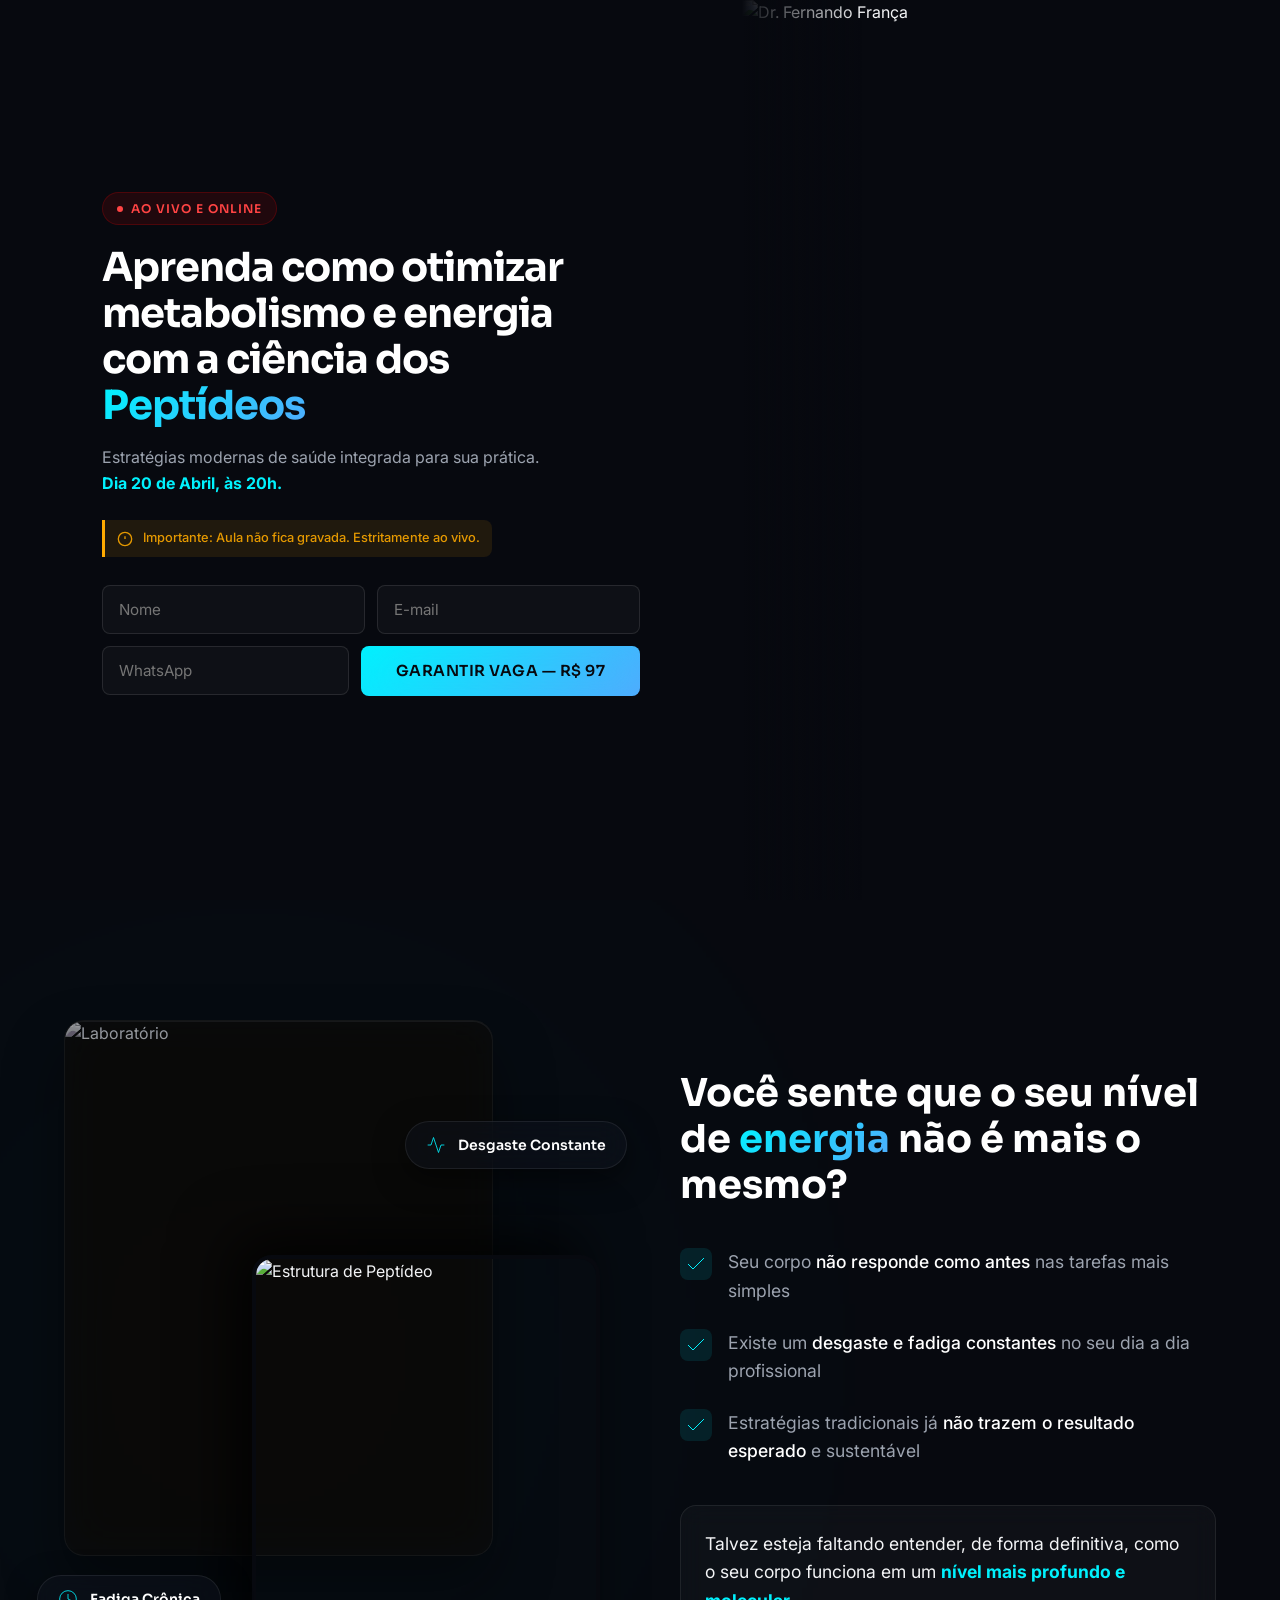
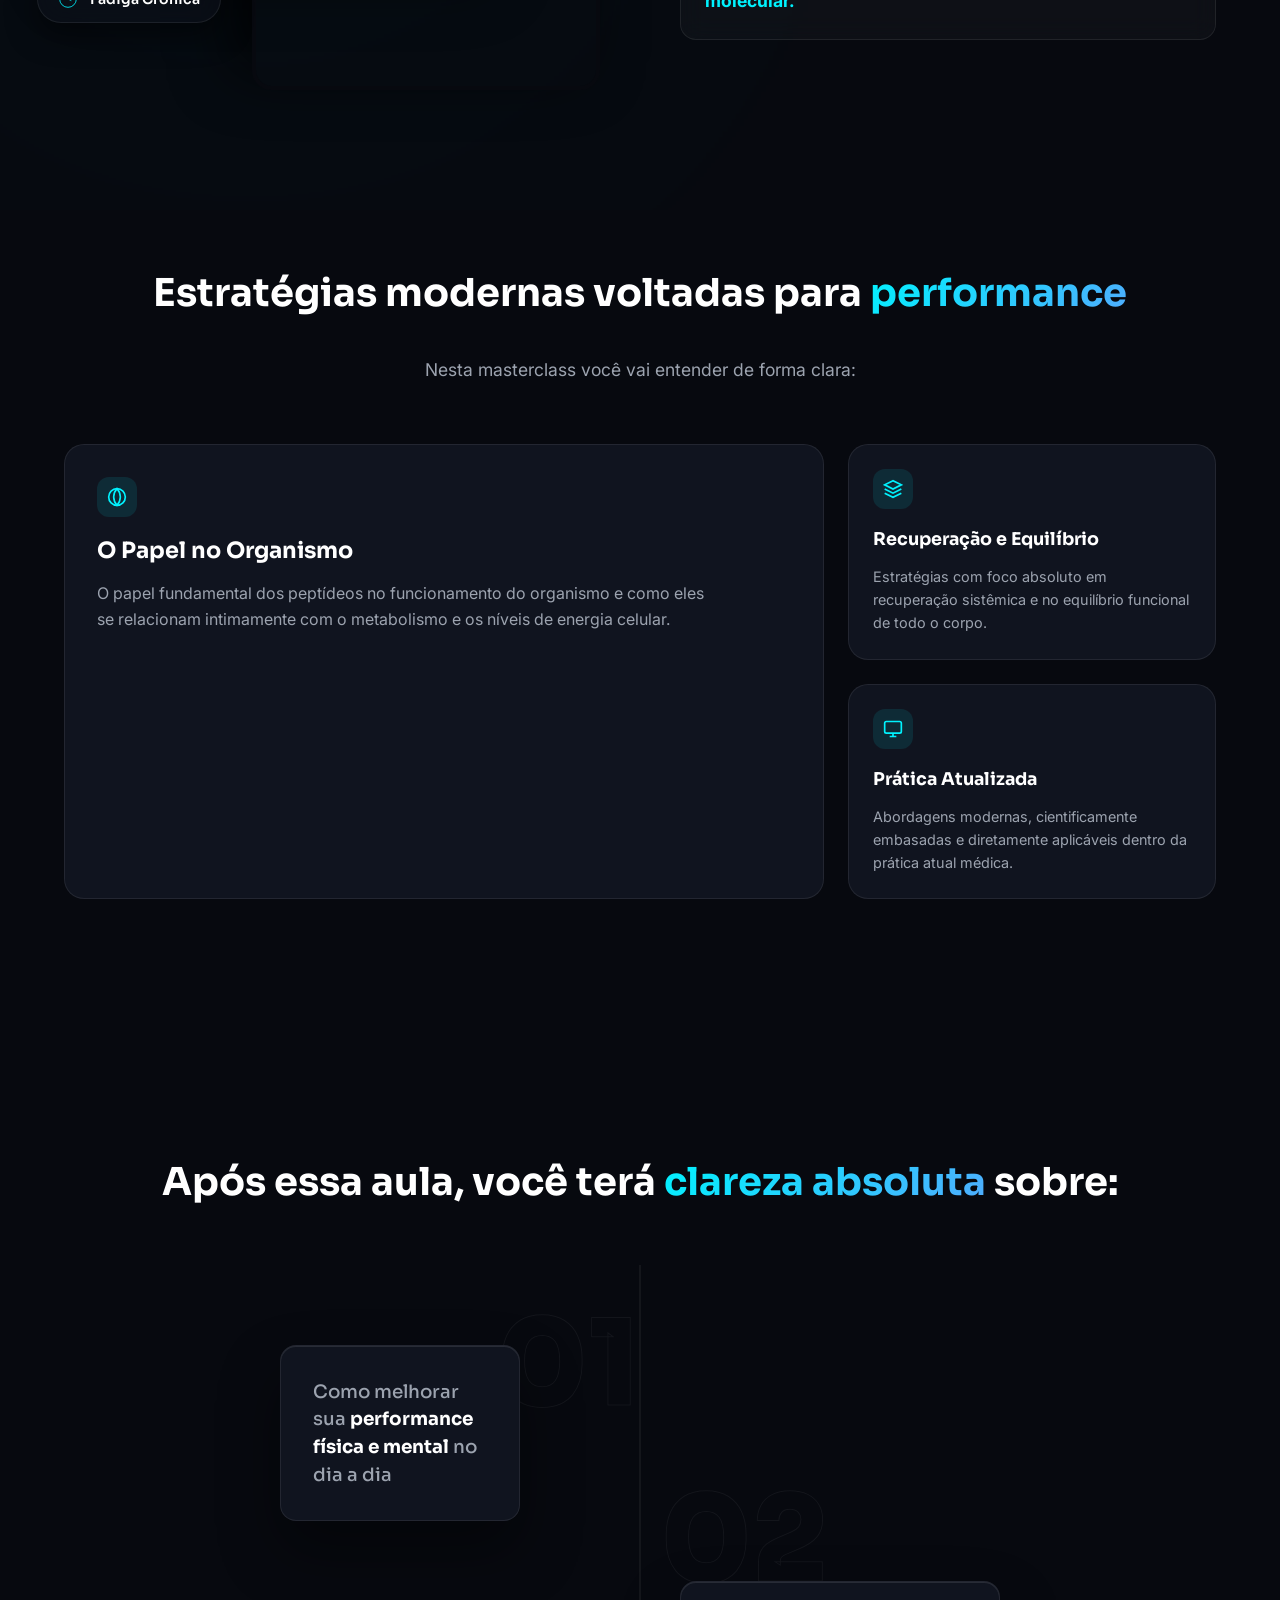
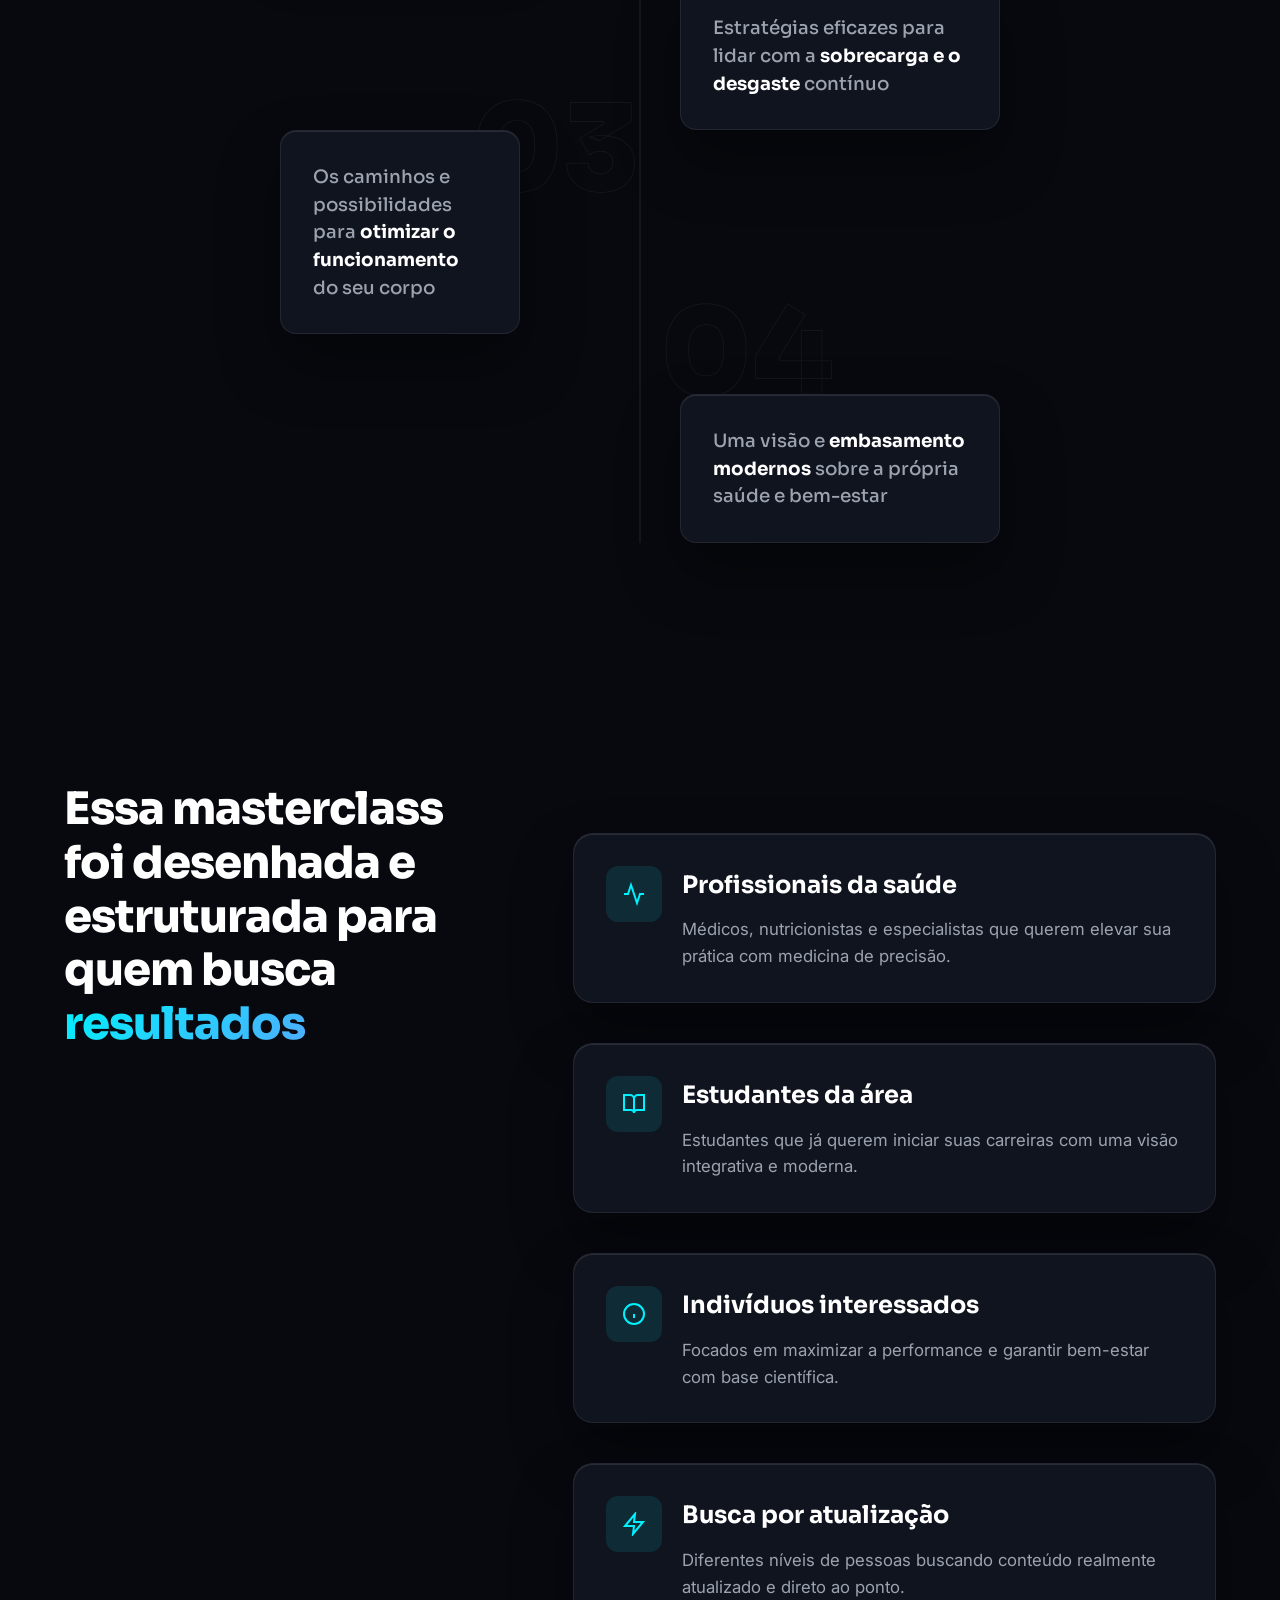
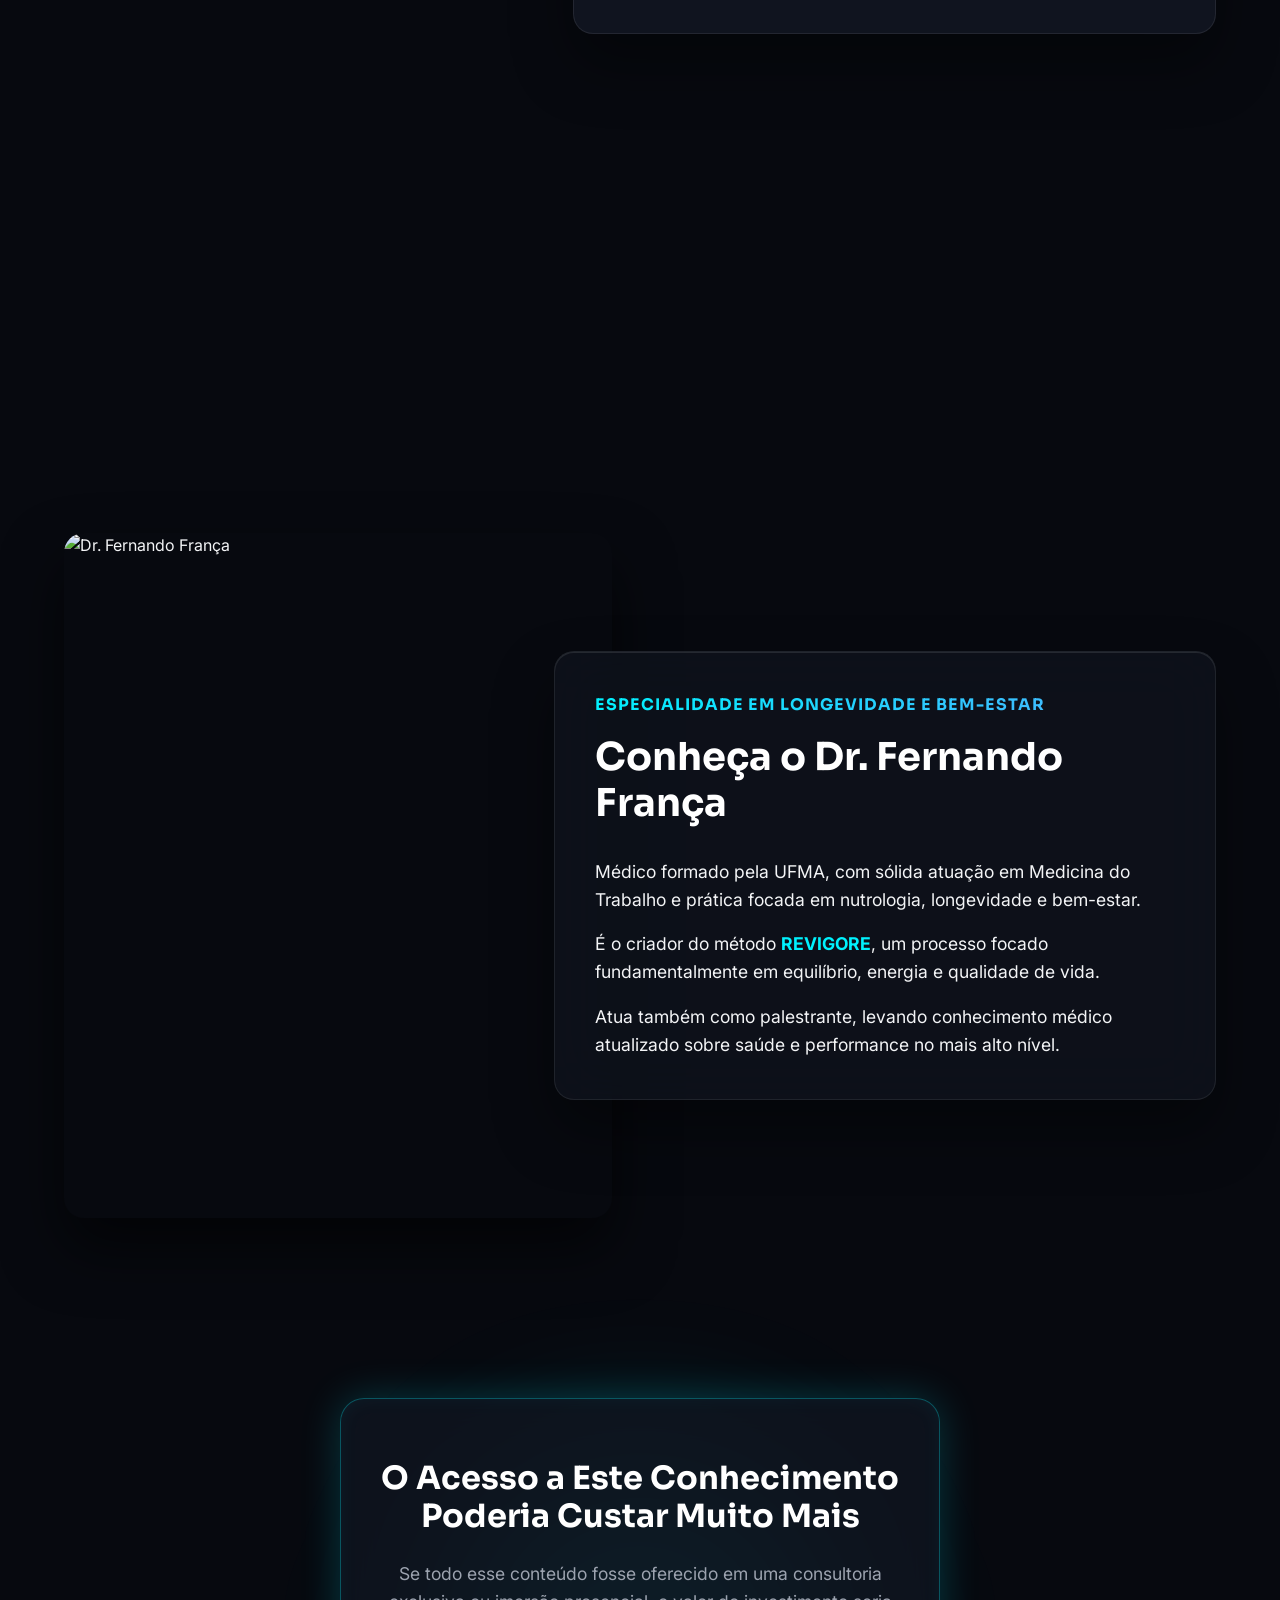
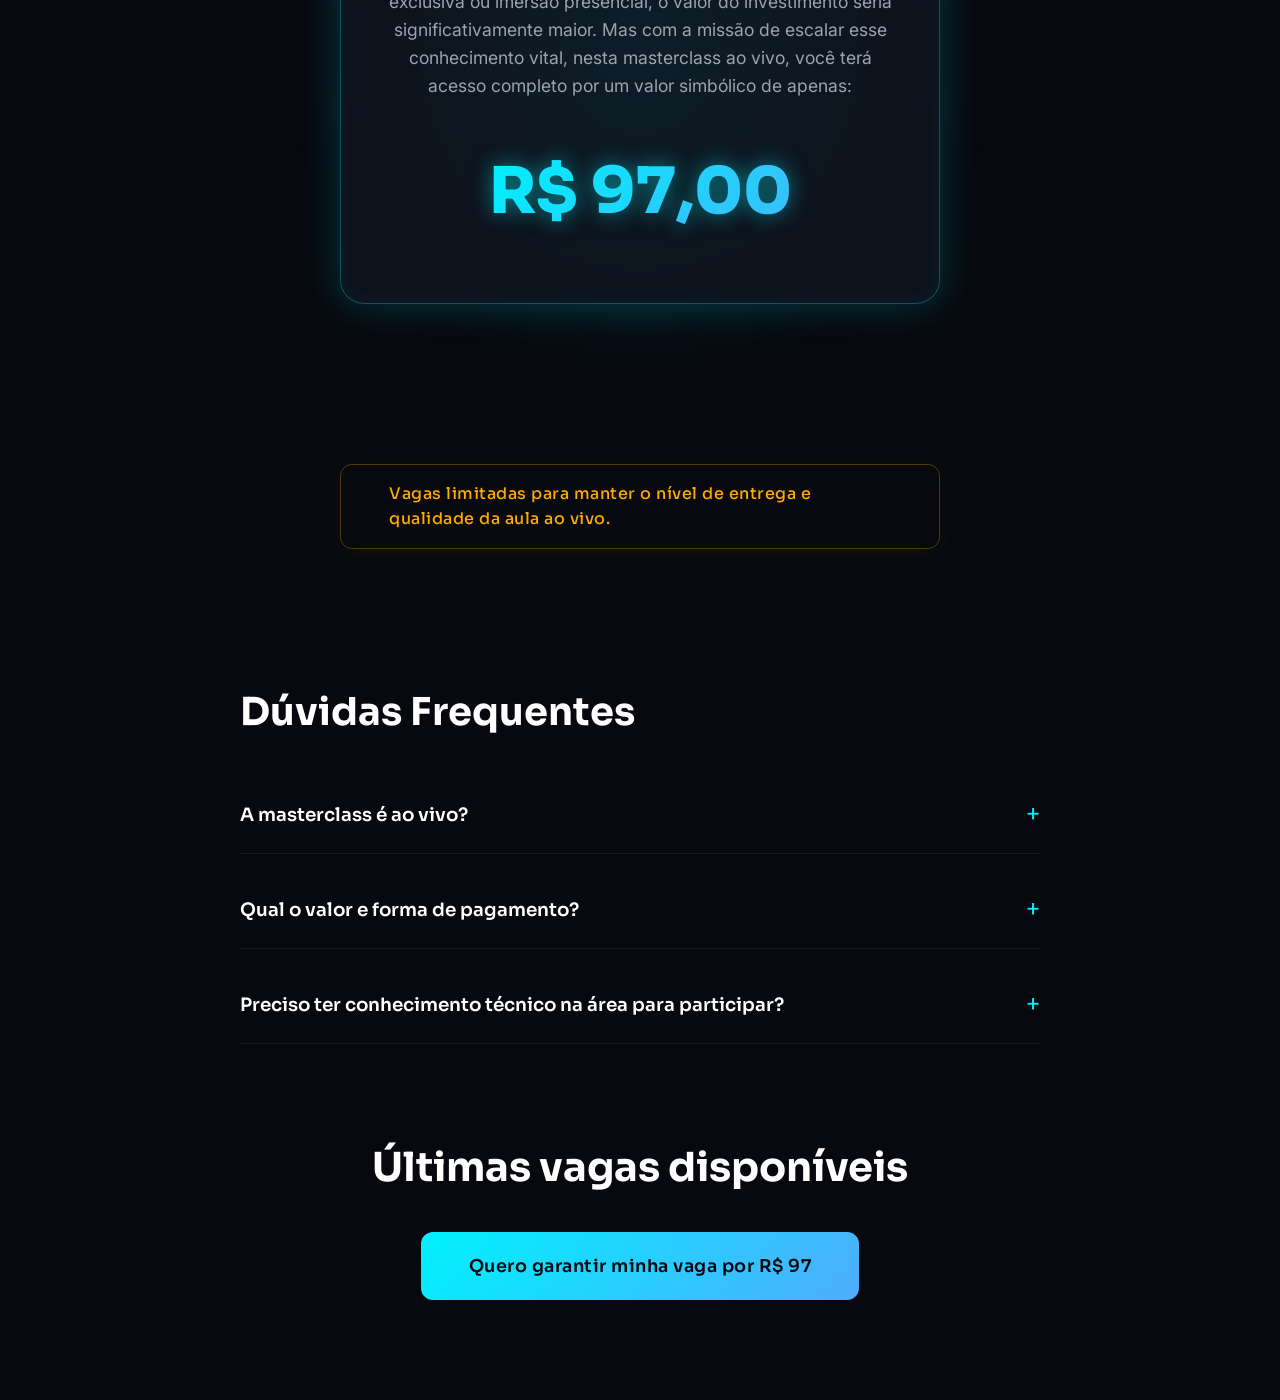
==== masterclass-peptideos/index.html @ 89e922e8 "Formulário AJAX com redirect WhatsApp + botão CTA para WhatsApp" ====
<!doctype html>
<html lang="pt-BR" class="dark">
  <head>
    <meta charset="UTF-8" />
    <meta name="viewport" content="width=device-width, initial-scale=1.0" />
    <title>Masterclass de Peptídeos com Dr. Fernando França</title>
    <meta
      name="description"
      content="Aprenda como otimizar metabolismo, energia e performance com uma abordagem atualizada sobre Peptídeos"
    />

    <link rel="preconnect" href="https://fonts.googleapis.com" />
    <link rel="preconnect" href="https://fonts.gstatic.com" crossorigin />
    <link
      href="https://fonts.googleapis.com/css2?family=Inter:wght@400;500&family=Sora:wght@600;700;800&display=swap"
      rel="stylesheet"
    />

    <link rel="preconnect" href="https://unpkg.com" crossorigin />
    <link rel="preconnect" href="https://cdn.jsdelivr.net" crossorigin />

    <link href="https://unpkg.com/aos@2.3.4/dist/aos.css" rel="stylesheet" />
    <link
      rel="stylesheet"
      href="https://cdn.jsdelivr.net/npm/intl-tel-input@24.6.0/build/css/intlTelInput.css"
    />

    <link rel="preload" as="image" href="/.netlify/images?url=/images/HERO_1.jpg&w=1200&q=80" imagesrcset="/.netlify/images?url=/images/HERO_1.jpg&w=1200&q=80 1x, /.netlify/images?url=/images/HERO_1.jpg&w=2400&q=80 2x" media="(min-width: 769px)" />
    <link rel="preload" as="image" href="/.netlify/images?url=/images/HERO_2.jpg&w=800&q=80" imagesrcset="/.netlify/images?url=/images/HERO_2.jpg&w=800&q=80 1x, /.netlify/images?url=/images/HERO_2.jpg&w=1600&q=80 2x" media="(max-width: 768px)" />

    <link rel="stylesheet" href="style.css" />

    <script src="https://unpkg.com/aos@2.3.4/dist/aos.js" defer></script>
    <script
      src="https://cdn.jsdelivr.net/npm/intl-tel-input@24.6.0/build/js/intlTelInput.min.js"
      defer
    ></script>
    <script src="script.js" defer></script>
  </head>
  <body>
    <!-- HERO VERDADEIRO 50/50 SPLIT (Tudo na 1ª dobra) -->
    <header class="hero" id="hero">
      <div class="hero-split hero-text-col">
        <div class="hero-content">
          <div class="badge-live">
            <span class="pulse-dot"></span>
            AO VIVO E ONLINE
          </div>

          <h1 class="hero-title">
            Aprenda como otimizar metabolismo e energia com a ciência dos
            <span class="highlight text-gradient">Peptídeos</span>
          </h1>

          <p class="hero-subtitle">
            Estratégias modernas de saúde integrada para sua prática.
            <br /><strong>Dia 20 de Abril, às 20h.</strong>
          </p>

          <div class="hero-notice">
            <svg
              width="16"
              height="16"
              viewBox="0 0 24 24"
              fill="none"
              stroke="currentColor"
              stroke-width="2"
            >
              <circle cx="12" cy="12" r="10"></circle>
              <line x1="12" y1="8" x2="12" y2="12"></line>
              <line x1="12" y1="16" x2="12.01" y2="16"></line>
            </svg>
            Importante: Aula não fica gravada. Estritamente ao vivo.
          </div>

          <div class="hero-form-compact">
            <form
              name="inscricao"
              method="POST"
              data-netlify="true"
              netlify-honeypot="bot-field"
              data-form
            >
              <input type="hidden" name="form-name" value="inscricao" />
              <p hidden>
                <label>Não preencha: <input name="bot-field" /></label>
              </p>

              <div class="form-row">
                <input
                  type="text"
                  id="nome"
                  name="nome"
                  class="form-input"
                  required
                  autocomplete="name"
                  placeholder="Nome"
                />
                <input
                  type="email"
                  id="email"
                  name="email"
                  class="form-input"
                  required
                  autocomplete="email"
                  placeholder="E-mail"
                />
              </div>

              <div class="form-row form-row-bottom">
                <div class="iti-wrapper">
                  <input
                    type="tel"
                    id="telefone"
                    name="telefone"
                    class="form-input"
                    required
                    autocomplete="tel"
                    placeholder="WhatsApp"
                  />
                </div>
                <button type="submit" class="btn btn-primary btn-glow">
                  <span>GARANTIR VAGA — R$ 97</span>
                </button>
              </div>
            </form>
          </div>
        </div>
      </div>

      <!-- Metade 50% para a foto (assim o texto nunca toca na imagem) -->
      <div class="hero-split hero-media-col">
        <picture class="hero-bg">
          <source
            media="(max-width: 768px)"
            srcset="/.netlify/images?url=/images/HERO_2.jpg&w=800&q=80 1x, /.netlify/images?url=/images/HERO_2.jpg&w=1600&q=80 2x"
          />
          <img
            src="/.netlify/images?url=/images/HERO_1.jpg&w=1200&q=80"
            srcset="/.netlify/images?url=/images/HERO_1.jpg&w=1200&q=80 1x, /.netlify/images?url=/images/HERO_1.jpg&w=2400&q=80 2x"
            alt="Dr. Fernando França"
            loading="eager"
            width="1200"
            height="1200"
          />
        </picture>
      </div>
    </header>

    <!-- SEÇÃO 1: CONEXÃO COM A DOR (SPLIT ASSIMÉTRICO) -->
    <section class="section section-pain" id="dor">
      <div class="container section-pain-container">
        <div class="pain-media" data-aos="fade-up">
          <div class="composition-wrapper">
            <div class="composition-img img-back glass-panel">
              <img
                src="/.netlify/images?url=/images/PEP_2.jpg&w=600&q=80"
                srcset="/.netlify/images?url=/images/PEP_2.jpg&w=600&q=80 1x, /.netlify/images?url=/images/PEP_2.jpg&w=1200&q=80 2x"
                alt="Laboratório"
                loading="lazy"
                width="600"
                height="800"
              />
            </div>
            <div class="composition-img img-front">
              <img
                src="/.netlify/images?url=/images/PEP_1.webp&w=600&q=80"
                srcset="/.netlify/images?url=/images/PEP_1.webp&w=600&q=80 1x, /.netlify/images?url=/images/PEP_1.webp&w=1200&q=80 2x"
                alt="Estrutura de Peptídeo"
                loading="lazy"
                width="600"
                height="600"
              />
            </div>
            <div class="floating-badge badge-1">
              <svg
                width="20"
                height="20"
                viewBox="0 0 24 24"
                fill="none"
                stroke="var(--color-primary)"
              >
                <path d="M22 12h-4l-3 9L9 3l-3 9H2" />
              </svg>
              Desgaste Constante
            </div>
            <div class="floating-badge badge-2">
              <svg
                width="20"
                height="20"
                viewBox="0 0 24 24"
                fill="none"
                stroke="var(--color-primary)"
              >
                <circle cx="12" cy="12" r="10" />
                <path d="M12 6v6l4 2" />
              </svg>
              Fadiga Crônica
            </div>
          </div>
        </div>

        <div class="pain-content" data-aos="fade-up" data-aos-delay="100">
          <h2 class="section-title">
            Você sente que o seu nível de
            <span class="highlight text-gradient">energia</span> não é mais o
            mesmo?
          </h2>

          <ul class="pain-list">
            <li>
              <div class="list-icon">
                <svg
                  width="24"
                  height="24"
                  viewBox="0 0 24 24"
                  fill="none"
                  stroke="currentColor"
                >
                  <polyline points="20 6 9 17 4 12"></polyline>
                </svg>
              </div>
              <p>
                Seu corpo <strong>não responde como antes</strong> nas tarefas
                mais simples
              </p>
            </li>
            <li>
              <div class="list-icon">
                <svg
                  width="24"
                  height="24"
                  viewBox="0 0 24 24"
                  fill="none"
                  stroke="currentColor"
                >
                  <polyline points="20 6 9 17 4 12"></polyline>
                </svg>
              </div>
              <p>
                Existe um <strong>desgaste e fadiga constantes</strong> no seu
                dia a dia profissional
              </p>
            </li>
            <li>
              <div class="list-icon">
                <svg
                  width="24"
                  height="24"
                  viewBox="0 0 24 24"
                  fill="none"
                  stroke="currentColor"
                >
                  <polyline points="20 6 9 17 4 12"></polyline>
                </svg>
              </div>
              <p>
                Estratégias tradicionais já
                <strong>não trazem o resultado esperado</strong> e sustentável
              </p>
            </li>
          </ul>

          <div class="pain-conclusion glass-panel-light">
            <p>
              Talvez esteja faltando entender, de forma definitiva, como o seu
              corpo funciona em um
              <strong>nível mais profundo e molecular.</strong>
            </p>
          </div>
        </div>
      </div>
    </section>

    <!-- SEÇÃO 3: O QUE VOCÊ VAI APRENDER (BENTO BOX) -->
    <section class="section section-learn" id="aprender">
      <div class="container section-learn-container">
        <div class="section-header text-center" data-aos="fade-up">
          <h2 class="section-title">
            Estratégias modernas voltadas para
            <span class="highlight text-gradient">performance</span>
          </h2>
          <p class="section-subtitle">
            Nesta masterclass você vai entender de forma clara:
          </p>
        </div>

        <div class="bento-grid">
          <!-- Card 1 Principal -->
          <article
            class="bento-card card-main"
            data-aos="fade-up"
            data-aos-delay="100"
          >
            <div class="bento-icon">
              <svg
                width="32"
                height="32"
                viewBox="0 0 24 24"
                fill="none"
                stroke="var(--color-primary)"
                stroke-width="2"
              >
                <circle cx="12" cy="12" r="10" />
                <path
                  d="M12 2a15.3 15.3 0 0 1 4 10 15.3 15.3 0 0 1-4 10 15.3 15.3 0 0 1-4-10 15.3 15.3 0 0 1 4-10z"
                />
              </svg>
            </div>
            <h3 class="bento-card-title">O Papel no Organismo</h3>
            <p class="bento-card-desc">
              O papel fundamental dos peptídeos no funcionamento do organismo e
              como eles se relacionam intimamente com o metabolismo e os níveis
              de energia celular.
            </p>
          </article>

          <!-- Card 2 Secundário -->
          <article
            class="bento-card card-secondary"
            data-aos="fade-up"
            data-aos-delay="200"
          >
            <div class="bento-icon">
              <svg
                width="32"
                height="32"
                viewBox="0 0 24 24"
                fill="none"
                stroke="var(--color-primary)"
                stroke-width="2"
              >
                <path
                  d="M12 2L2 7l10 5 10-5-10-5zM2 17l10 5 10-5M2 12l10 5 10-5"
                />
              </svg>
            </div>
            <h3 class="bento-card-title">Recuperação e Equilíbrio</h3>
            <p class="bento-card-desc">
              Estratégias com foco absoluto em recuperação sistêmica e no
              equilíbrio funcional de todo o corpo.
            </p>
          </article>

          <!-- Card 3 Secundário -->
          <article
            class="bento-card card-secondary"
            data-aos="fade-up"
            data-aos-delay="300"
          >
            <div class="bento-icon">
              <svg
                width="32"
                height="32"
                viewBox="0 0 24 24"
                fill="none"
                stroke="var(--color-primary)"
                stroke-width="2"
              >
                <rect x="2" y="3" width="20" height="14" rx="2" ry="2" />
                <line x1="8" y1="21" x2="16" y2="21" />
                <line x1="12" y1="17" x2="12" y2="21" />
              </svg>
            </div>
            <h3 class="bento-card-title">Prática Atualizada</h3>
            <p class="bento-card-desc">
              Abordagens modernas, cientificamente embasadas e diretamente
              aplicáveis dentro da prática atual médica.
            </p>
          </article>
        </div>
      </div>
    </section>

    <!-- SEÇÃO 4: BENEFÍCIOS TRANSFORMADORES (BROKEN GRID) -->
    <section class="section section-benefits" id="beneficios">
      <div class="container section-benefits-container">
        <div class="section-header text-center" data-aos="fade-up">
          <h2 class="section-title">
            Após essa aula, você terá
            <span class="highlight text-gradient">clareza absoluta</span> sobre:
          </h2>
        </div>

        <div class="broken-grid-wrapper">
          <div class="scroll-line-bg"></div>
          <div class="scroll-line-progress" id="scrollProgress"></div>

          <!-- Step 1 -->
          <div class="bg-step step-left" data-aos="fade-up">
            <div class="bg-step-num">01</div>
            <div class="bg-step-content glass-panel">
              <p>
                Como melhorar sua
                <strong>performance física e mental</strong> no dia a dia
              </p>
            </div>
          </div>

          <!-- Step 2 -->
          <div class="bg-step step-right" data-aos="fade-up">
            <div class="bg-step-num">02</div>
            <div class="bg-step-content glass-panel">
              <p>
                Estratégias eficazes para lidar com a
                <strong>sobrecarga e o desgaste</strong> contínuo
              </p>
            </div>
          </div>

          <!-- Step 3 -->
          <div class="bg-step step-left" data-aos="fade-up">
            <div class="bg-step-num">03</div>
            <div class="bg-step-content glass-panel">
              <p>
                Os caminhos e possibilidades para
                <strong>otimizar o funcionamento</strong> do seu corpo
              </p>
            </div>
          </div>

          <!-- Step 4 -->
          <div class="bg-step step-right" data-aos="fade-up">
            <div class="bg-step-num">04</div>
            <div class="bg-step-content glass-panel">
              <p>
                Uma visão e <strong>embasamento modernos</strong> sobre a
                própria saúde e bem-estar
              </p>
            </div>
          </div>
        </div>
      </div>
    </section>

    <!-- SEÇÃO 5: PARA QUEM É (STICKY SCROLL) -->
    <section class="section section-target" id="publico">
      <div class="container section-target-container">
        <div class="target-sticky-col">
          <div class="sticky-content">
            <h2 class="target-title">
              Essa masterclass foi desenhada e estruturada para quem busca
              <span class="highlight text-gradient">resultados</span>
            </h2>
          </div>
        </div>

        <div class="target-scroll-col">
          <div class="target-list">
            <!-- Card 1 -->
            <div class="target-card glass-panel" data-aos="fade-up-left">
              <div class="target-icon">
                <svg
                  width="24"
                  height="24"
                  viewBox="0 0 24 24"
                  fill="none"
                  stroke="currentColor"
                  stroke-width="2"
                >
                  <path d="M22 12h-4l-3 9L9 3l-3 9H2" />
                </svg>
              </div>
              <div class="target-card-content">
                <h3>Profissionais da saúde</h3>
                <p>
                  Médicos, nutricionistas e especialistas que querem elevar sua
                  prática com medicina de precisão.
                </p>
              </div>
            </div>

            <!-- Card 2 -->
            <div class="target-card glass-panel" data-aos="fade-up-left">
              <div class="target-icon">
                <svg
                  width="24"
                  height="24"
                  viewBox="0 0 24 24"
                  fill="none"
                  stroke="currentColor"
                  stroke-width="2"
                >
                  <path d="M2 3h6a4 4 0 0 1 4 4v14a3 3 0 0 0-3-3H2z" />
                  <path d="M22 3h-6a4 4 0 0 0-4 4v14a3 3 0 0 1 3-3h7z" />
                </svg>
              </div>
              <div class="target-card-content">
                <h3>Estudantes da área</h3>
                <p>
                  Estudantes que já querem iniciar suas carreiras com uma visão
                  integrativa e moderna.
                </p>
              </div>
            </div>

            <!-- Card 3 -->
            <div class="target-card glass-panel" data-aos="fade-up-left">
              <div class="target-icon">
                <svg
                  width="24"
                  height="24"
                  viewBox="0 0 24 24"
                  fill="none"
                  stroke="currentColor"
                  stroke-width="2"
                >
                  <circle cx="12" cy="12" r="10" />
                  <path d="M12 16v-4" />
                  <path d="M12 8h.01" />
                </svg>
              </div>
              <div class="target-card-content">
                <h3>Indivíduos interessados</h3>
                <p>
                  Focados em maximizar a performance e garantir bem-estar com
                  base científica.
                </p>
              </div>
            </div>

            <!-- Card 4 -->
            <div class="target-card glass-panel" data-aos="fade-up-left">
              <div class="target-icon">
                <svg
                  width="24"
                  height="24"
                  viewBox="0 0 24 24"
                  fill="none"
                  stroke="currentColor"
                  stroke-width="2"
                >
                  <polygon points="13 2 3 14 12 14 11 22 21 10 12 10 13 2" />
                </svg>
              </div>
              <div class="target-card-content">
                <h3>Busca por atualização</h3>
                <p>
                  Diferentes níveis de pessoas buscando conteúdo realmente
                  atualizado e direto ao ponto.
                </p>
              </div>
            </div>
          </div>
        </div>
      </div>
    </section>

    <!-- SEÇÃO 6: SOBRE O ESPECIALISTA (OVERLAP DUOTONE) -->
    <section class="section section-expert" id="especialista">
      <div class="container section-expert-container">
        <div class="expert-media" data-aos="fade-right">
          <picture>
            <source
              media="(max-width: 992px)"
              srcset="/.netlify/images?url=/images/HERO_2.jpg&w=800&q=80 1x, /.netlify/images?url=/images/HERO_2.jpg&w=1600&q=80 2x"
            />
            <img
              src="/.netlify/images?url=/images/HERO_1.jpg&w=800&q=80"
              srcset="/.netlify/images?url=/images/HERO_1.jpg&w=800&q=80 1x, /.netlify/images?url=/images/HERO_1.jpg&w=1600&q=80 2x"
              alt="Dr. Fernando França"
              class="expert-img"
              loading="lazy"
              width="800"
              height="800"
            />
          </picture>
        </div>

        <div
          class="expert-content glass-panel"
          data-aos="fade-left"
          data-aos-delay="100"
        >
          <span class="expert-subtitle text-gradient"
            >Especialidade em Longevidade e Bem-estar</span
          >
          <h2 class="expert-title">Conheça o Dr. Fernando França</h2>
          <div class="expert-bio">
            <p>
              Médico formado pela UFMA, com sólida atuação em Medicina do
              Trabalho e prática focada em nutrologia, longevidade e bem-estar.
            </p>
            <p>
              É o criador do método <strong>REVIGORE</strong>, um processo
              focado fundamentalmente em equilíbrio, energia e qualidade de
              vida.
            </p>
            <p>
              Atua também como palestrante, levando conhecimento médico
              atualizado sobre saúde e performance no mais alto nível.
            </p>
          </div>
        </div>
      </div>
    </section>

    <!-- SEÇÃO 7: QUEBRA DE PREÇO (SPOTLIGHT UI) -->
    <section class="section section-price" id="investimento">
      <div class="container section-price-container">
        <div class="spotlight-box" data-aos="zoom-in">
          <div class="spotlight-glow"></div>
          <div class="spotlight-content glass-panel">
            <h2 class="price-title">
              O Acesso a Este Conhecimento Poderia Custar Muito Mais
            </h2>
            <p class="price-desc">
              Se todo esse conteúdo fosse oferecido em uma consultoria exclusiva
              ou imersão presencial, o valor do investimento seria
              significativamente maior. Mas com a missão de escalar esse
              conhecimento vital, nesta masterclass ao vivo, você terá acesso
              completo por um valor simbólico de apenas:
            </p>
            <div class="price-value text-gradient">R$ 97,00</div>
          </div>
        </div>
      </div>
    </section>

    <!-- SEÇÃO 8: ESCASSEZ & FAQ & FECHAMENTO -->

    <div class="scarcity-bar" data-aos="fade-up">
      <div class="container text-center">
        <h3 class="scarcity-title">
          Vagas limitadas para manter o nível de entrega e qualidade da aula ao
          vivo.
        </h3>
      </div>
    </div>

    <section class="section section-faq-closing" id="faq">
      <div class="container section-faq-container">
        <!-- FAQ -->
        <div class="faq-container">
          <h2 class="section-title text-center">Dúvidas Frequentes</h2>

          <div class="faq-list">
            <div class="faq-item" data-aos="fade-up" data-aos-delay="100">
              <button class="faq-question">
                A masterclass é ao vivo?
                <span class="faq-icon">+</span>
              </button>
              <div class="faq-answer-wrapper">
                <div class="faq-answer">
                  <p>
                    Sim, será transmitida ao vivo e não ficará gravada em nenhum
                    formato.
                  </p>
                </div>
              </div>
            </div>

            <div class="faq-item" data-aos="fade-up" data-aos-delay="200">
              <button class="faq-question">
                Qual o valor e forma de pagamento?
                <span class="faq-icon">+</span>
              </button>
              <div class="faq-answer-wrapper">
                <div class="faq-answer">
                  <p>
                    O investimento é de R$ 97,00 em um pagamento único e sem
                    recorrência.
                  </p>
                </div>
              </div>
            </div>

            <div class="faq-item" data-aos="fade-up" data-aos-delay="300">
              <button class="faq-question">
                Preciso ter conhecimento técnico na área para participar?
                <span class="faq-icon">+</span>
              </button>
              <div class="faq-answer-wrapper">
                <div class="faq-answer">
                  <p>
                    Absolutamente não, o conteúdo foi desenhado para ser
                    acessível e didático para todos os interessados em qualidade
                    de vida e performance.
                  </p>
                </div>
              </div>
            </div>
          </div>
        </div>

        <!-- Fechamento Final -->
        <div
          class="closing-container text-center"
          data-aos="fade-up"
          data-aos-delay="400"
        >
          <h2 class="closing-title">Últimas vagas disponíveis</h2>
          <a href="https://wa.me/5511976974770?text=Ol%C3%A1%2C%20quero%20garantir%20minha%20vaga%20na%20Masterclass%20de%20Pept%C3%ADdeos!" target="_blank" rel="noopener" class="btn btn-primary btn-glow btn-lg">
            <span>Quero garantir minha vaga por R$ 97</span>
          </a>
        </div>
      </div>
    </section>
  </body>
</html>
---- masterclass-peptideos/style.css ----
/* === RESET & VARIABLES === */
:root {
  /* Cores - Tema Clínico/Tecnológico (Dark Mode) */
  --color-bg: #07090f; /* Azul noite profundo */
  --color-surface: #10141f; /* Fundo dos cards */
  --color-primary: #00f2fe; /* Neon Teal - Peptídeos */
  --color-secondary: #4facfe; /* Azul tecnológico */

  --color-text-main: #f3f4f6;
  --color-text-muted: #9ca3af;

  --color-glass-bg: rgba(16, 20, 31, 0.45);
  --color-glass-border: rgba(255, 255, 255, 0.08);

  /* Tipografia: Sora (Headings) + Inter (Body) */
  --font-heading: "Sora", sans-serif;
  --font-body: "Inter", sans-serif;

  /* Gradientes */
  --gradient-neon: linear-gradient(
    135deg,
    var(--color-primary),
    var(--color-secondary)
  );
}

* {
  margin: 0;
  padding: 0;
  box-sizing: border-box;
}

body {
  overflow-x: hidden;
  max-width: 100vw;
}

html {
  font-family: var(--font-body);
  background-color: var(--color-bg);
  color: var(--color-text-main);
  line-height: 1.6;
  scroll-behavior: smooth;
}

img {
  max-width: 100%;
  height: auto;
  display: block;
}

.container {
  width: 100%;
  max-width: 1200px;
  margin: 0 auto;
  padding: 0 24px;
}

.highlight {
  position: relative;
  display: inline-block;
  color: #fff;
}

.text-gradient {
  background: var(--gradient-neon);
  -webkit-background-clip: text;
  -webkit-text-fill-color: transparent;
  background-clip: text;
  color: transparent;
}

/* Glassmorphism System */
.glass-panel {
  background: var(--color-glass-bg);
  backdrop-filter: blur(24px);
  -webkit-backdrop-filter: blur(24px);
  border: 1px solid var(--color-glass-border);
  border-radius: 20px;
  box-shadow:
    0 30px 60px rgba(0, 0, 0, 0.4),
    inset 0 1px 0 rgba(255, 255, 255, 0.1);
}

.glass-panel-light {
  background: rgba(255, 255, 255, 0.03);
  backdrop-filter: blur(12px);
  border: 1px solid var(--color-glass-border);
  border-radius: 16px;
  padding: 24px;
}

/* Botões */
.btn {
  display: inline-flex;
  align-items: center;
  justify-content: center;
  gap: 12px;
  font-family: var(--font-heading);
  font-weight: 600;
  font-size: 1rem;
  letter-spacing: 0.5px;
  padding: 16px 32px;
  border-radius: 12px;
  border: none;
  cursor: pointer;
  transition: all 0.3s ease;
  text-decoration: none;
}

.btn-primary {
  background: var(--gradient-neon);
  color: #07090f;
  position: relative;
  overflow: hidden;
  z-index: 1;
}

.btn-glow::after {
  content: "";
  position: absolute;
  top: 0;
  left: 0;
  width: 100%;
  height: 100%;
  background: inherit;
  filter: blur(20px);
  z-index: -1;
  opacity: 0.4;
  transition: opacity 0.3s ease;
}

.btn-primary:hover {
  transform: translateY(-4px);
  box-shadow: 0 20px 40px rgba(0, 242, 254, 0.3);
}

.btn-primary:active {
  transform: translateY(0);
}

/* === HERO SECTION SPLIT === */
.hero {
  display: flex;
  height: 100vh;
  min-height: 600px;
  width: 100%;
  overflow: hidden;
  background-color: var(--color-bg);
}

.hero-split {
  flex: 1;
  display: flex;
  flex-direction: column;
  justify-content: center;
}

.hero-text-col {
  padding: 5% 8%;
  background: var(--color-bg);
  position: relative;
  z-index: 2;
  align-items: flex-start;
}

.hero-content {
  width: 100%;
  max-width: 580px;
}

.hero-media-col {
  position: relative;
  overflow: hidden;
  /* border-left removed to avoid hard line */
}

/* Gradient block to smoothly blend the image background with the text background */
.hero-media-col::before {
  content: "";
  position: absolute;
  top: 0;
  left: 0;
  bottom: 0;
  width: 120px;
  background: linear-gradient(90deg, var(--color-bg) 0%, transparent 100%);
  z-index: 1;
}

.hero-bg {
  width: 100%;
  height: 100%;
  display: block;
}

.hero-bg img {
  width: 100%;
  height: 100%;
  object-fit: cover;
  object-position: right top; /* Fix: Keeps the expert's face on the right edge visible */
}

/* Badge Live */
.badge-live {
  display: inline-flex;
  align-items: center;
  gap: 8px;
  padding: 6px 14px;
  background: rgba(255, 0, 0, 0.1);
  border: 1px solid rgba(255, 0, 0, 0.2);
  color: #ff4444;
  border-radius: 100px;
  font-family: var(--font-heading);
  font-weight: 600;
  font-size: 0.75rem;
  letter-spacing: 1px;
  margin-bottom: 20px;
}

.pulse-dot {
  width: 6px;
  height: 6px;
  background-color: #ff4444;
  border-radius: 50%;
  box-shadow: 0 0 0 rgba(255, 68, 68, 0.4);
  animation: pulse 2s infinite cubic-bezier(0.66, 0, 0, 1);
}

@keyframes pulse {
  to {
    box-shadow: 0 0 0 8px rgba(255, 68, 68, 0);
  }
}

/* Hero Content */
.hero-title {
  font-family: var(--font-heading);
  font-size: clamp(1.8rem, 3.5vw, 2.5rem);
  line-height: 1.15;
  font-weight: 700;
  color: #fff;
  margin-bottom: 16px;
  letter-spacing: -1px;
}

.hero-subtitle {
  font-size: 1rem;
  color: var(--color-text-muted);
  max-width: 500px;
  margin-bottom: 24px;
}

.hero-subtitle strong {
  color: var(--color-primary);
}

.hero-notice {
  display: inline-flex;
  align-items: center;
  gap: 10px;
  padding: 8px 12px;
  background: rgba(255, 170, 0, 0.1);
  border-left: 3px solid #ffaa00;
  color: #e59900;
  font-size: 0.8rem;
  font-weight: 500;
  border-radius: 0 8px 8px 0;
  margin-bottom: 28px;
}

/* Compact Form */
.hero-form-compact {
  width: 100%;
}

.form-row {
  display: flex;
  gap: 12px;
  margin-bottom: 12px;
}

.form-row > * {
  flex: 1;
}

.form-input {
  width: 100%;
  background: rgba(255, 255, 255, 0.03);
  border: 1px solid rgba(255, 255, 255, 0.1);
  color: #fff;
  padding: 14px 16px;
  border-radius: 8px;
  font-family: var(--font-body);
  font-size: 0.95rem;
  transition: all 0.3s ease;
}

.form-input:focus {
  outline: none;
  border-color: var(--color-primary);
  background: rgba(0, 0, 0, 0.4);
}

.hero-form-compact .btn {
  width: 100%;
  padding: 14px 16px;
  font-size: 0.95rem;
  border-radius: 8px;
  height: 50px;
}

.iti-wrapper {
  flex: 1;
}

.iti {
  width: 100%;
}
.iti__country-list {
  background-color: var(--color-surface);
  border: 1px solid var(--color-glass-border);
  color: #fff;
}
.iti__country.iti__highlight {
  background-color: rgba(255, 255, 255, 0.1);
}
.iti__selected-dial-code {
  color: #fff;
}

/* === SECTION: PAIN (SPLIT) === */
.section-pain {
  padding: 120px 0;
  position: relative;
  overflow-x: hidden;
}

.section-pain::before {
  content: "";
  position: absolute;
  top: 50%;
  left: 0;
  width: 500px;
  height: 500px;
  background: var(--color-primary);
  filter: blur(250px);
  opacity: 0.05;
  transform: translateY(-50%);
  pointer-events: none;
  z-index: -1;
}

.section-pain-container {
  display: grid;
  grid-template-columns: 1fr 1fr;
  gap: 80px;
  align-items: center;
}

/* Composition 3D Effect */
.composition-wrapper {
  position: relative;
  width: 100%;
  aspect-ratio: 4/5;
  perspective: 1000px;
}

.composition-img {
  position: absolute;
  border-radius: 20px;
  overflow: hidden;
  transition: transform 0.5s cubic-bezier(0.1, 0.9, 0.2, 1);
}

.composition-wrapper:hover .img-back {
  transform: translate(-10px, -10px) rotate(-2deg);
}

.composition-wrapper:hover .img-front {
  transform: translate(20px, 20px) scale(1.02);
}

.img-back {
  top: 0;
  left: 0;
  width: 80%;
  height: 80%;
  filter: grayscale(80%) sepia(20%) hue-rotate(180deg) brightness(0.6);
  z-index: 1;
}

.img-front {
  bottom: 0;
  right: 0;
  width: 65%;
  height: 65%;
  z-index: 2;
  box-shadow: -20px -20px 60px rgba(0, 0, 0, 0.8);
  border: 4px solid var(--color-bg);
}

.img-front img,
.img-back img {
  width: 100%;
  height: 100%;
  object-fit: cover;
}

.floating-badge {
  position: absolute;
  background: var(--color-glass-bg);
  backdrop-filter: blur(16px);
  border: 1px solid var(--color-glass-border);
  padding: 12px 20px;
  border-radius: 100px;
  display: flex;
  align-items: center;
  gap: 12px;
  font-family: var(--font-heading);
  font-size: 0.875rem;
  font-weight: 600;
  color: #fff;
  z-index: 3;
  box-shadow: 0 10px 30px rgba(0, 0, 0, 0.5);
  animation: float 6s ease-in-out infinite;
}

.badge-1 {
  top: 15%;
  right: -5%;
  animation-delay: 0s;
}

.badge-2 {
  bottom: 10%;
  left: -5%;
  animation-delay: -3s;
}

@keyframes float {
  0% {
    transform: translateY(0px);
  }
  50% {
    transform: translateY(-15px);
  }
  100% {
    transform: translateY(0px);
  }
}

/* Pain Content */
.section-title {
  font-family: var(--font-heading);
  font-size: clamp(2rem, 3vw, 2.5rem);
  font-weight: 700;
  line-height: 1.2;
  margin-bottom: 40px;
  color: #fff;
}

.pain-list {
  list-style: none;
  margin-bottom: 40px;
  display: flex;
  flex-direction: column;
  gap: 24px;
}

.pain-list li {
  display: flex;
  align-items: flex-start;
  gap: 16px;
  font-size: 1.1rem;
  color: var(--color-text-muted);
}

.pain-list li strong {
  color: #fff;
  font-weight: 500;
}

.list-icon {
  width: 32px;
  height: 32px;
  border-radius: 8px;
  background: rgba(0, 242, 254, 0.1);
  color: var(--color-primary);
  display: flex;
  align-items: center;
  justify-content: center;
  flex-shrink: 0;
}

.pain-conclusion p {
  font-size: 1.1rem;
  color: var(--color-text-main);
  line-height: 1.6;
}

.pain-conclusion strong {
  color: var(--color-primary);
}

/* === SECTION: LEARN (BENTO BOX) === */
.section-learn {
  padding: 60px 0 100px 0;
  position: relative;
}

.section-header {
  text-align: center;
  margin-bottom: 60px;
}

.section-subtitle {
  font-size: 1.1rem;
  color: var(--color-text-muted);
}

.bento-grid {
  display: grid;
  grid-template-columns: repeat(3, 1fr);
  grid-auto-rows: minmax(100px, auto);
  gap: 24px;
  margin-bottom: 40px;
}

.bento-card {
  display: flex;
  flex-direction: column;
  justify-content: flex-start;
  background: var(--color-surface);
  border: 1px solid var(--color-glass-border);
  border-radius: 20px;
  padding: 24px;
  transition: all 400ms ease;
  overflow: hidden;
  position: relative;
}

.bento-card:hover {
  border-color: rgba(0, 242, 254, 0.4);
  transform: translateY(-4px);
  box-shadow: 0 10px 40px rgba(0, 242, 254, 0.1);
}

.bento-icon {
  margin-bottom: 16px;
  width: 40px;
  height: 40px;
  border-radius: 12px;
  background: rgba(0, 242, 254, 0.1);
  display: flex;
  align-items: center;
  justify-content: center;
}

.bento-icon svg {
  width: 20px;
  height: 20px;
}

.bento-card-title {
  font-family: var(--font-heading);
  font-size: 1.1rem;
  font-weight: 700;
  color: #fff;
  margin-bottom: 12px;
}

.bento-card-desc {
  font-family: var(--font-body);
  font-size: 0.9rem;
  color: var(--color-text-muted);
  line-height: 1.6;
}

/* Assimetria do Grid */
.card-main {
  grid-column: span 2;
  grid-row: span 2;
  padding: 32px;
}

.card-main .bento-card-title {
  font-size: 1.4rem;
}

.card-main .bento-card-desc {
  font-size: 1rem;
  max-width: 90%;
}

.learn-notice {
  display: flex;
  align-items: center;
  justify-content: center;
  gap: 10px;
  margin-top: 20px;
  color: var(--color-text-muted);
  font-size: 0.9rem;
}

/* === SECTION: BENEFITS (BROKEN GRID) === */
.section-benefits {
  padding: 120px 0;
  position: relative;
  overflow-x: hidden;
}

.broken-grid-wrapper {
  position: relative;
  max-width: 800px;
  margin: 0 auto;
  padding: 40px 0;
}

/* Scroll Line */
.scroll-line-bg {
  position: absolute;
  top: 0;
  left: 50%;
  transform: translateX(-50%);
  width: 2px;
  height: 100%;
  background: rgba(255, 255, 255, 0.05);
  z-index: 0;
}

.scroll-line-progress {
  position: absolute;
  top: 0;
  left: 50%;
  transform: translateX(-50%);
  width: 2px;
  height: 0%;
  background: var(--color-primary);
  box-shadow: 0 0 15px var(--color-primary);
  z-index: 1;
  transition: height 0.2s ease-out;
}

/* Step Container */
.bg-step {
  position: relative;
  width: 50%;
  padding: 0 40px;
  margin-bottom: -40px; /* Overlap */
  z-index: 2;
  transition: all 0.5s ease;
}

.bg-step.step-left {
  left: 0;
  text-align: right;
  padding-top: 40px;
  padding-right: 120px;
}

.bg-step.step-right {
  left: 50%;
  text-align: left;
  padding-top: 100px;
}

/* Big Cutout Numbers */
.bg-step-num {
  position: absolute;
  font-family: var(--font-heading);
  font-size: 120px;
  font-weight: 800;
  line-height: 1;
  color: transparent;
  -webkit-text-stroke: 1px rgba(255, 255, 255, 0.05);
  z-index: -1;
  top: 0;
  transition: -webkit-text-stroke 0.5s ease;
}

.step-left .bg-step-num {
  right: 0px;
}

.step-right .bg-step-num {
  left: 20px;
}

.bg-step.step-active .bg-step-num {
  -webkit-text-stroke: 1px rgba(0, 242, 254, 0.3);
}

/* Content Box */
.bg-step-content {
  display: inline-block;
  text-align: left;
  padding: 32px;
  border-radius: 16px;
  max-width: 350px;
  transition:
    transform 0.4s ease,
    border-color 0.4s ease;
  background: var(--color-surface);
  border: 1px solid var(--color-glass-border);
}

.bg-step-content p {
  font-family: var(--font-heading);
  font-size: 1.15rem;
  font-weight: 500;
  line-height: 1.5;
  color: var(--color-text-muted);
}

.bg-step-content p strong {
  color: #fff;
  font-weight: 700;
}

.bg-step.step-active .bg-step-content {
  border-color: rgba(0, 242, 254, 0.5);
  box-shadow: 0 10px 40px rgba(0, 242, 254, 0.1);
  transform: translateY(-5px);
}

/* === SECTION: TARGET (STICKY SCROLL) === */
.section-target {
  padding: 120px 0;
  position: relative;
  min-height: 150vh;
}

.section-target-container {
  display: flex;
  justify-content: space-between;
  gap: 80px;
}

.target-sticky-col {
  width: 40%;
  position: relative;
}

.sticky-content {
  position: sticky;
  top: 30%;
  padding-bottom: 40px;
}

.target-title {
  font-family: var(--font-heading);
  font-size: clamp(2rem, 3.5vw, 3rem);
  font-weight: 800;
  line-height: 1.2;
  color: #fff;
  letter-spacing: -1px;
}

.target-scroll-col {
  width: 60%;
  padding-top: 50px;
}

.target-list {
  display: flex;
  flex-direction: column;
  gap: 40px;
}

.target-card {
  display: flex;
  flex-direction: row;
  align-items: flex-start;
  gap: 20px;
  padding: 32px;
  background: var(--color-surface);
  border: 1px solid var(--color-glass-border);
  border-radius: 20px;
  transition: all 0.3s ease;
}

.target-card:hover {
  border-color: rgba(0, 242, 254, 0.4);
  transform: translateX(10px);
  box-shadow: -10px 10px 40px rgba(0, 242, 254, 0.1);
}

.target-icon {
  flex-shrink: 0;
  width: 56px;
  height: 56px;
  background: rgba(0, 242, 254, 0.1);
  color: var(--color-primary);
  border-radius: 12px;
  display: flex;
  align-items: center;
  justify-content: center;
}

.target-card-content h3 {
  font-family: var(--font-heading);
  font-size: 1.5rem;
  font-weight: 700;
  color: #fff;
  margin-bottom: 12px;
}

.target-card-content p {
  color: var(--color-text-muted);
  font-size: 1.05rem;
  line-height: 1.6;
}

/* === SECTION: EXPERT (OVERLAP DUOTONE) === */
.section-expert {
  padding: 120px 0;
  position: relative;
  overflow: hidden;
}

.section-expert-container {
  display: flex;
  align-items: center;
  position: relative;
}

.expert-media {
  width: 50%;
  position: relative;
  border-radius: 20px;
  overflow: hidden;
  box-shadow: 0 30px 60px rgba(0, 0, 0, 0.6);
}

.expert-img {
  width: 100%;
  height: 100%;
  object-fit: cover;
  object-position: right top;
  aspect-ratio: 4/5;
  transition: transform 0.5s ease;
}

.expert-media:hover .expert-img {
  transform: scale(1.03);
}

.expert-content {
  width: 60%;
  margin-left: -5%;
  padding: 40px;
  z-index: 2;
  background: rgba(16, 20, 31, 0.7);
  backdrop-filter: blur(30px);
  -webkit-backdrop-filter: blur(30px);
}

.expert-subtitle {
  font-family: var(--font-heading);
  font-weight: 700;
  font-size: 1rem;
  letter-spacing: 1px;
  text-transform: uppercase;
  margin-bottom: 16px;
  display: block;
}

.expert-title {
  font-family: var(--font-heading);
  font-size: clamp(2rem, 3vw, 2.5rem);
  font-weight: 700;
  color: #fff;
  margin-bottom: 32px;
  line-height: 1.2;
}

.expert-bio {
  display: flex;
  flex-direction: column;
  gap: 16px;
}

.expert-bio p {
  font-size: 1.1rem;
  color: var(--color-text-main);
  line-height: 1.6;
}

.expert-bio strong {
  color: var(--color-primary);
}

/* === SECTION: PRICE (SPOTLIGHT UI) === */
.section-price {
  padding: 60px 0 120px 0;
  position: relative;
}

.spotlight-box {
  position: relative;
  max-width: 600px;
  margin: 0 auto;
}

.spotlight-glow {
  position: absolute;
  top: 50%;
  left: 50%;
  transform: translate(-50%, -50%);
  width: 100%;
  height: 100%;
  background: radial-gradient(
    circle,
    rgba(0, 242, 254, 0.4) 0%,
    transparent 70%
  );
  filter: blur(60px);
  z-index: 0;
  animation: pulse-glow 4s ease-in-out infinite alternate;
}

@keyframes pulse-glow {
  0% {
    opacity: 0.6;
    transform: translate(-50%, -50%) scale(0.9);
  }
  100% {
    opacity: 1;
    transform: translate(-50%, -50%) scale(1.1);
  }
}

.spotlight-content {
  position: relative;
  z-index: 1;
  padding: 60px 40px;
  text-align: center;
  background: rgba(16, 20, 31, 0.85);
  border: 1px solid rgba(0, 242, 254, 0.3);
  box-shadow:
    0 0 40px rgba(0, 242, 254, 0.2),
    inset 0 0 20px rgba(0, 242, 254, 0.05);
  border-radius: 24px;
}

.price-title {
  font-family: var(--font-heading);
  font-size: 2rem;
  font-weight: 700;
  color: #fff;
  margin-bottom: 24px;
  line-height: 1.2;
}

.price-desc {
  font-family: var(--font-body);
  font-size: 1.1rem;
  color: var(--color-text-muted);
  line-height: 1.6;
  margin-bottom: 40px;
}

.price-value {
  font-family: var(--font-heading);
  font-size: 4rem;
  font-weight: 800;
  display: inline-block;
  text-shadow: 0 0 20px rgba(0, 242, 254, 0.5);
}

/* === SECTION: SCARCITY BAR === */
.scarcity-bar {
  background: transparent;
  border: 1px solid rgba(255, 170, 0, 0.3);
  border-radius: 12px;
  max-width: 600px;
  margin: 40px auto;
  padding: 16px 24px;
  box-shadow: 0 4px 20px rgba(255, 170, 0, 0.05);
}

.scarcity-title {
  color: #ffaa00;
  font-family: var(--font-heading);
  font-size: 1rem;
  font-weight: 500;
  margin: 0;
  letter-spacing: 0.5px;
}

/* === SECTION: FAQ & CLOSING === */
.section-faq-closing {
  padding: 100px 0;
}

.faq-container {
  max-width: 800px;
  margin: 0 auto 100px auto;
}

.faq-list {
  display: flex;
  flex-direction: column;
  gap: 16px;
}

.faq-item {
  border-bottom: 1px solid var(--color-glass-border);
}

.faq-question {
  width: 100%;
  display: flex;
  justify-content: space-between;
  align-items: center;
  background: transparent;
  border: none;
  color: #fff;
  font-family: var(--font-heading);
  font-size: 1.15rem;
  font-weight: 600;
  text-align: left;
  padding: 24px 0;
  cursor: pointer;
  transition: color 0.3s ease;
}

.faq-question:hover {
  color: var(--color-primary);
}

.faq-icon {
  font-size: 1.5rem;
  color: var(--color-primary);
  font-weight: 400;
  transition: transform 0.3s ease;
}

.faq-answer-wrapper {
  display: grid;
  grid-template-rows: 0fr;
  transition: grid-template-rows 0.4s ease;
}

.faq-answer {
  overflow: hidden;
}

.faq-answer p {
  color: var(--color-text-muted);
  font-size: 1.05rem;
  line-height: 1.6;
  padding-bottom: 24px;
}

.faq-item.active .faq-answer-wrapper {
  grid-template-rows: 1fr;
}

/* Closing */
.closing-container {
  max-width: 600px;
  margin: 0 auto;
  display: flex;
  flex-direction: column;
  align-items: center;
  justify-content: center;
}

.closing-title {
  font-family: var(--font-heading);
  font-size: 2.5rem;
  font-weight: 700;
  color: #fff;
  margin-bottom: 40px;
  line-height: 1.2;
}

.btn-lg {
  font-size: 1.1rem;
  padding: 20px 48px;
}

/* === RESPONSIVO === */
@media (max-width: 992px) {
  /* Hero: foto em cima, texto + form embaixo (layout sequencial limpo) */
  .hero {
    display: flex;
    flex-direction: column;
    height: auto;
    min-height: auto;
    position: relative;
    padding-bottom: 0;
  }

  .hero-media-col {
    position: relative;
    order: -1;
    width: 100%;
    height: auto;
    min-height: 50vh;
    max-height: 55vh;
    z-index: 0;
  }

  .hero-media-col::before {
    content: "";
    position: absolute;
    bottom: 0;
    left: 0;
    width: 100%;
    height: 40%;
    background: linear-gradient(to top, var(--color-bg) 0%, transparent 100%);
    z-index: 1;
    /* Resetar o gradiente lateral do desktop */
    top: auto;
    right: auto;
  }

  .hero-bg img {
    object-position: top center;
  }

  .hero-text-col {
    position: relative;
    z-index: 2;
    padding: 24px 20px 32px;
    background: var(--color-bg);
    width: 100%;
    margin-top: -40px;
  }

  /* Reduzir master paddings para evitar scroll excessivo ("espaços de respiro pequenos") */
  .section-pain,
  .section-target,
  .section-expert {
    padding: 60px 0;
  }

  .section-learn {
    padding: 40px 0 20px 0;
  }

  .section-benefits {
    padding: 20px 0 60px 0;
  }

  .section-price {
    padding: 40px 0 60px 0;
  }

  .section-faq-closing {
    padding: 40px 0 80px 0;
  }

  .hero-title {
    font-size: clamp(1.6rem, 5vw, 2.2rem);
    margin-bottom: 8px;
  }

  .hero-subtitle {
    font-size: 0.95rem;
    margin-bottom: 12px;
    max-width: 100%;
  }

  .badge-live {
    margin-bottom: 12px;
  }

  .hero-notice {
    margin-bottom: 16px;
    padding: 6px 10px;
    font-size: 0.75rem;
  }

  .form-input {
    padding: 12px 14px;
  }

  .hero-form-compact .btn {
    height: 48px;
    padding: 12px 16px;
  }

  .form-row {
    flex-direction: column;
    gap: 8px; /* Tighter gap */
  }

  .section-pain-container {
    grid-template-columns: 1fr;
    gap: 40px;
  }

  /* Bento Grid Responsivo */
  .bento-grid {
    grid-template-columns: 1fr;
  }

  .card-main {
    grid-column: span 1;
    grid-row: auto;
    padding: 32px;
  }

  .card-main .bento-card-title {
    font-size: 1.5rem;
  }

  /* Benefits Broken Grid Responsivo */
  .broken-grid-wrapper {
    padding-left: 0;
  }
  .scroll-line-bg,
  .scroll-line-progress {
    left: 10px;
  }
  .bg-step {
    width: 100%;
    left: 0 !important;
    padding: 0 16px 0 32px !important;
    margin-bottom: 24px;
    text-align: left !important;
  }
  .bg-step-num {
    position: relative;
    font-size: 2.5rem;
    left: 0 !important;
    right: auto !important;
    top: 0;
    display: block;
    margin-bottom: 8px;
    color: transparent;
    -webkit-text-stroke: 1.5px rgba(0, 242, 254, 0.4);
    z-index: 1;
  }
  .bg-step-content {
    max-width: 100%;
    padding: 20px;
  }
  .bg-step-content p {
    font-size: 1rem;
  }

  /* Target Grid Responsivo */
  .section-target {
    min-height: auto;
    padding: 40px 0;
  }
  .section-target-container {
    flex-direction: column;
    gap: 24px;
  }
  .target-sticky-col,
  .target-scroll-col {
    width: 100%;
  }
  .sticky-content {
    position: relative;
    top: 0;
  }
  .target-scroll-col {
    padding-top: 0;
  }
  .target-list {
    gap: 16px;
  }
  .target-card {
    padding: 20px;
  }
  .target-card:hover {
    transform: none;
    box-shadow: none;
  }

  /* Expert Box Responsivo */
  .section-expert {
    overflow: visible;
  }
  .section-expert-container {
    flex-direction: column;
    align-items: center;
  }
  .expert-media {
    width: 100%;
    margin-bottom: 0;
    border-radius: 16px;
    overflow: hidden;
    box-shadow: 0 20px 40px rgba(0, 0, 0, 0.4);
  }
  .expert-img {
    aspect-ratio: 3 / 4;
    width: 100%;
    height: auto;
    object-fit: cover;
    object-position: center 20%;
    border-radius: 0;
  }
  .expert-content {
    width: 100%;
    margin: -40px 0 0 0;
    position: relative;
    z-index: 2;
    padding: 24px 20px;
    text-align: center;
  }
  .expert-subtitle {
    font-size: 0.85rem;
  }
  .expert-title {
    font-size: 1.5rem;
    margin-bottom: 16px;
  }
  .expert-bio p {
    font-size: 0.95rem;
    text-align: left;
  }

  /* Price Responsivo */
  .spotlight-content {
    padding: 40px 24px;
  }
  .price-title {
    font-size: 1.5rem;
  }
  .price-value {
    font-size: 3rem;
  }
}

@media (max-width: 768px) {
  .hero-title {
    font-size: 1.6rem;
    line-height: 1.25;
    margin-bottom: 8px;
    letter-spacing: -0.5px;
  }

  .hero-subtitle {
    font-size: 0.9rem;
    margin-bottom: 12px;
  }

  .badge-live {
    font-size: 0.7rem;
    padding: 4px 10px;
    margin-bottom: 12px;
  }

  .section-title {
    font-size: 1.6rem;
    line-height: 1.3;
    margin-bottom: 24px;
    padding: 0 10px;
  }

  .badge-1,
  .badge-2 {
    display: none;
  }

  /* FAQ & Closing Responsivo */
  .scarcity-title {
    font-size: 1rem;
    line-height: 1.4;
    padding: 0 16px;
  }
  .faq-question {
    font-size: 1.05rem;
  }
  .closing-title {
    font-size: 2rem;
  }
  .btn-lg {
    width: 100%;
    padding: 16px 12px;
    font-size: 0.95rem;
    white-space: normal;
    text-align: center;
    line-height: 1.4;
  }
}
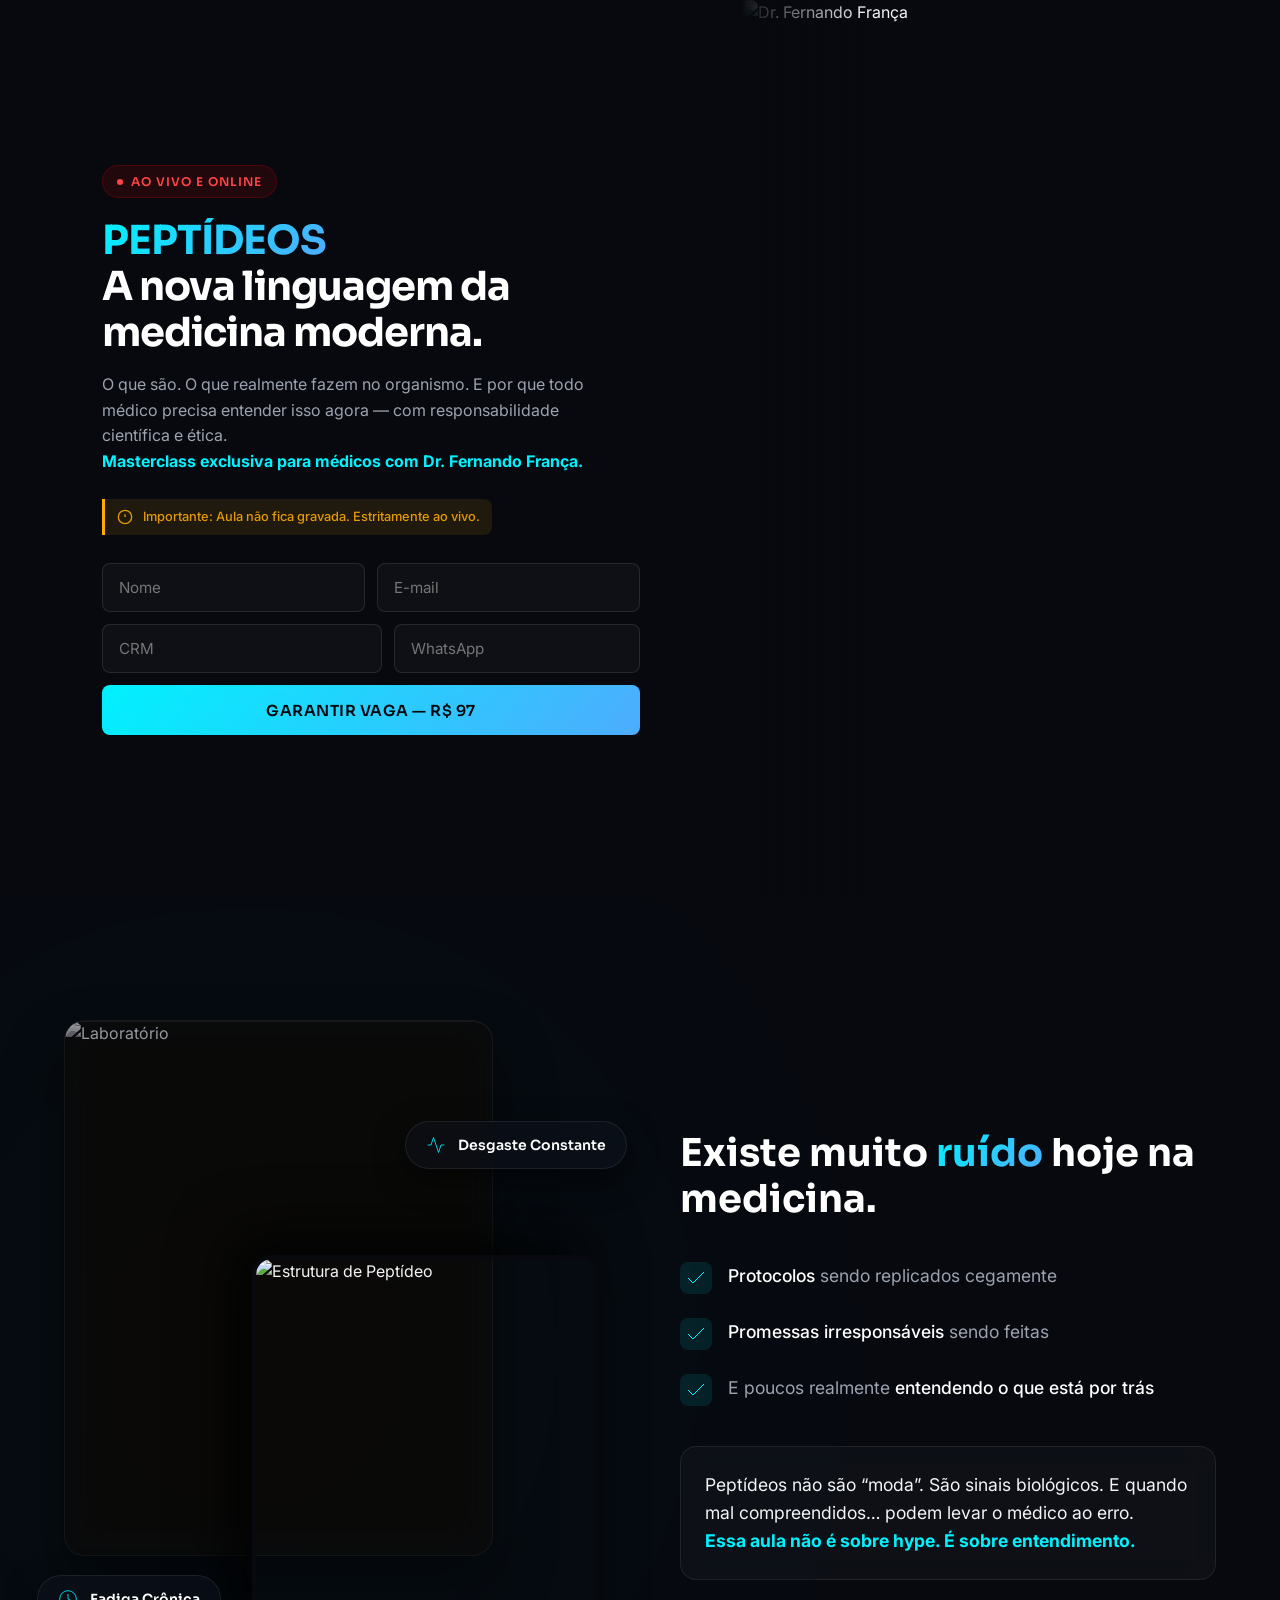
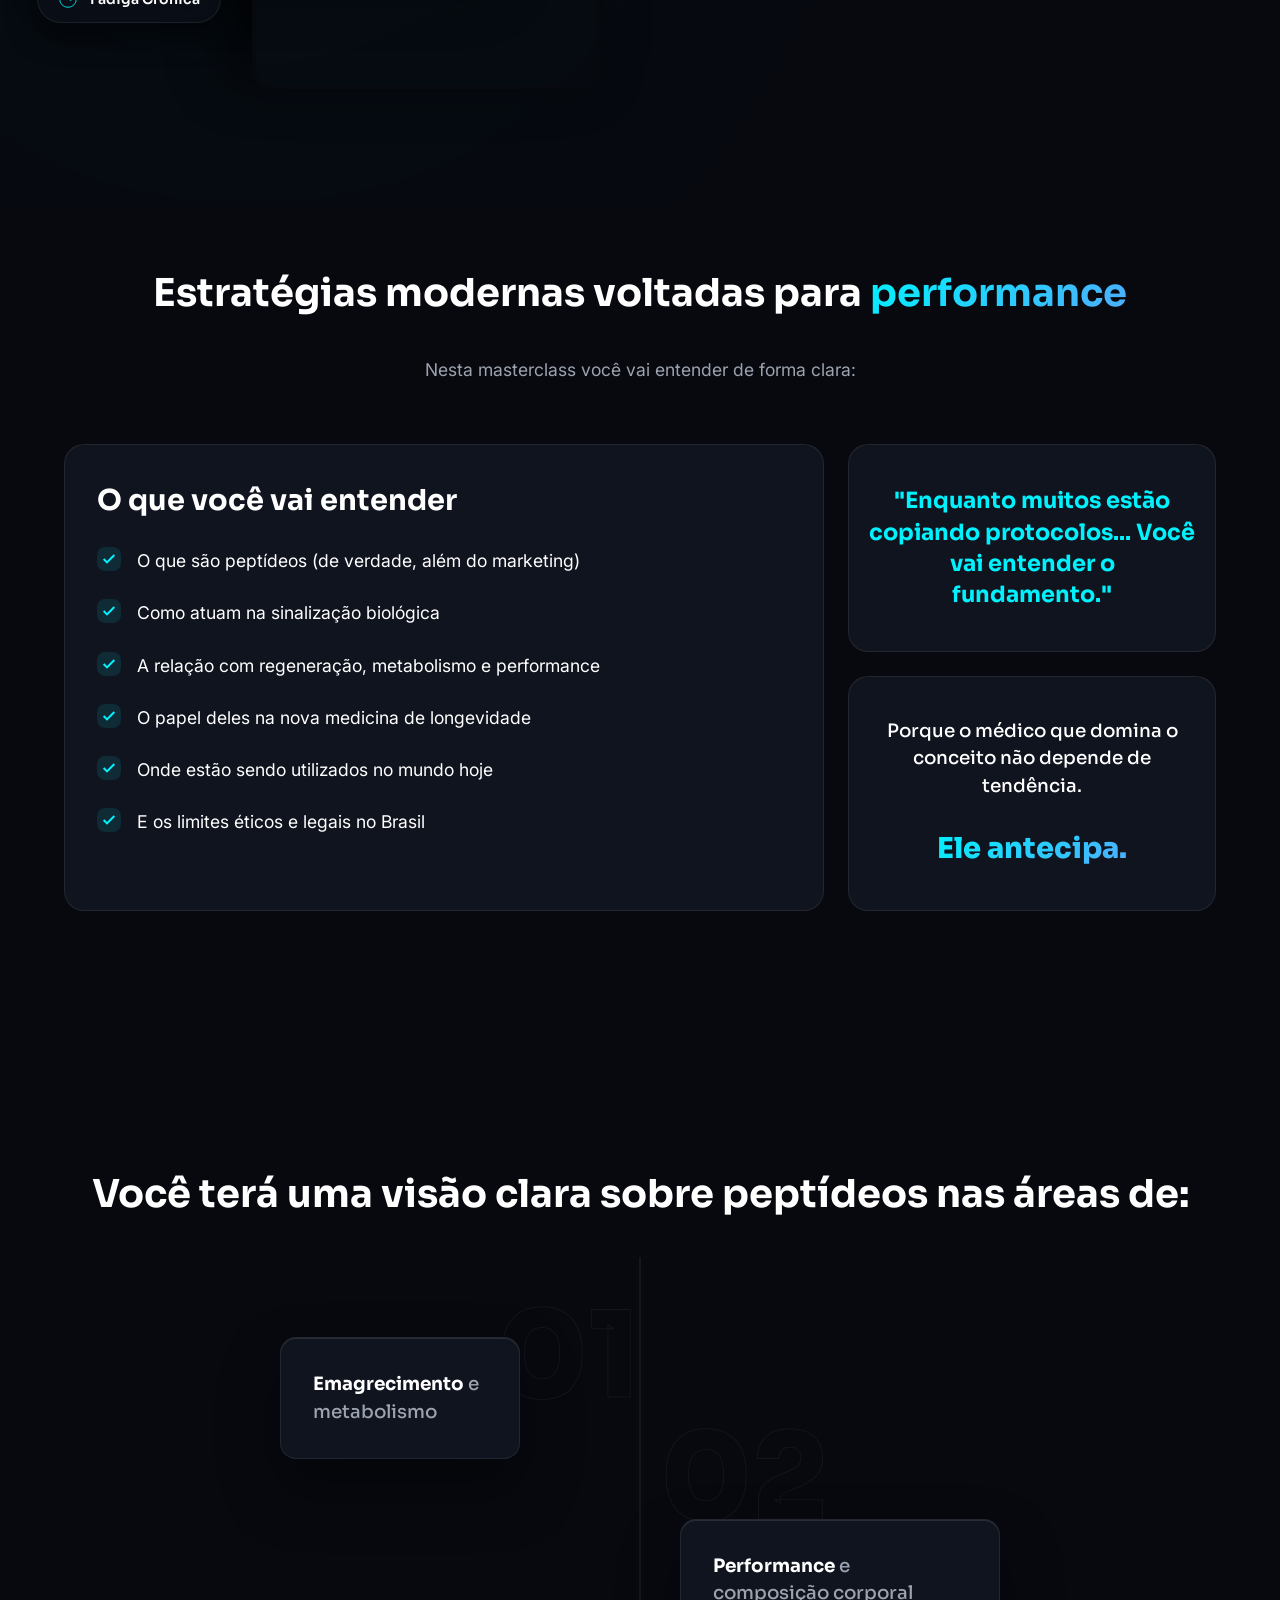
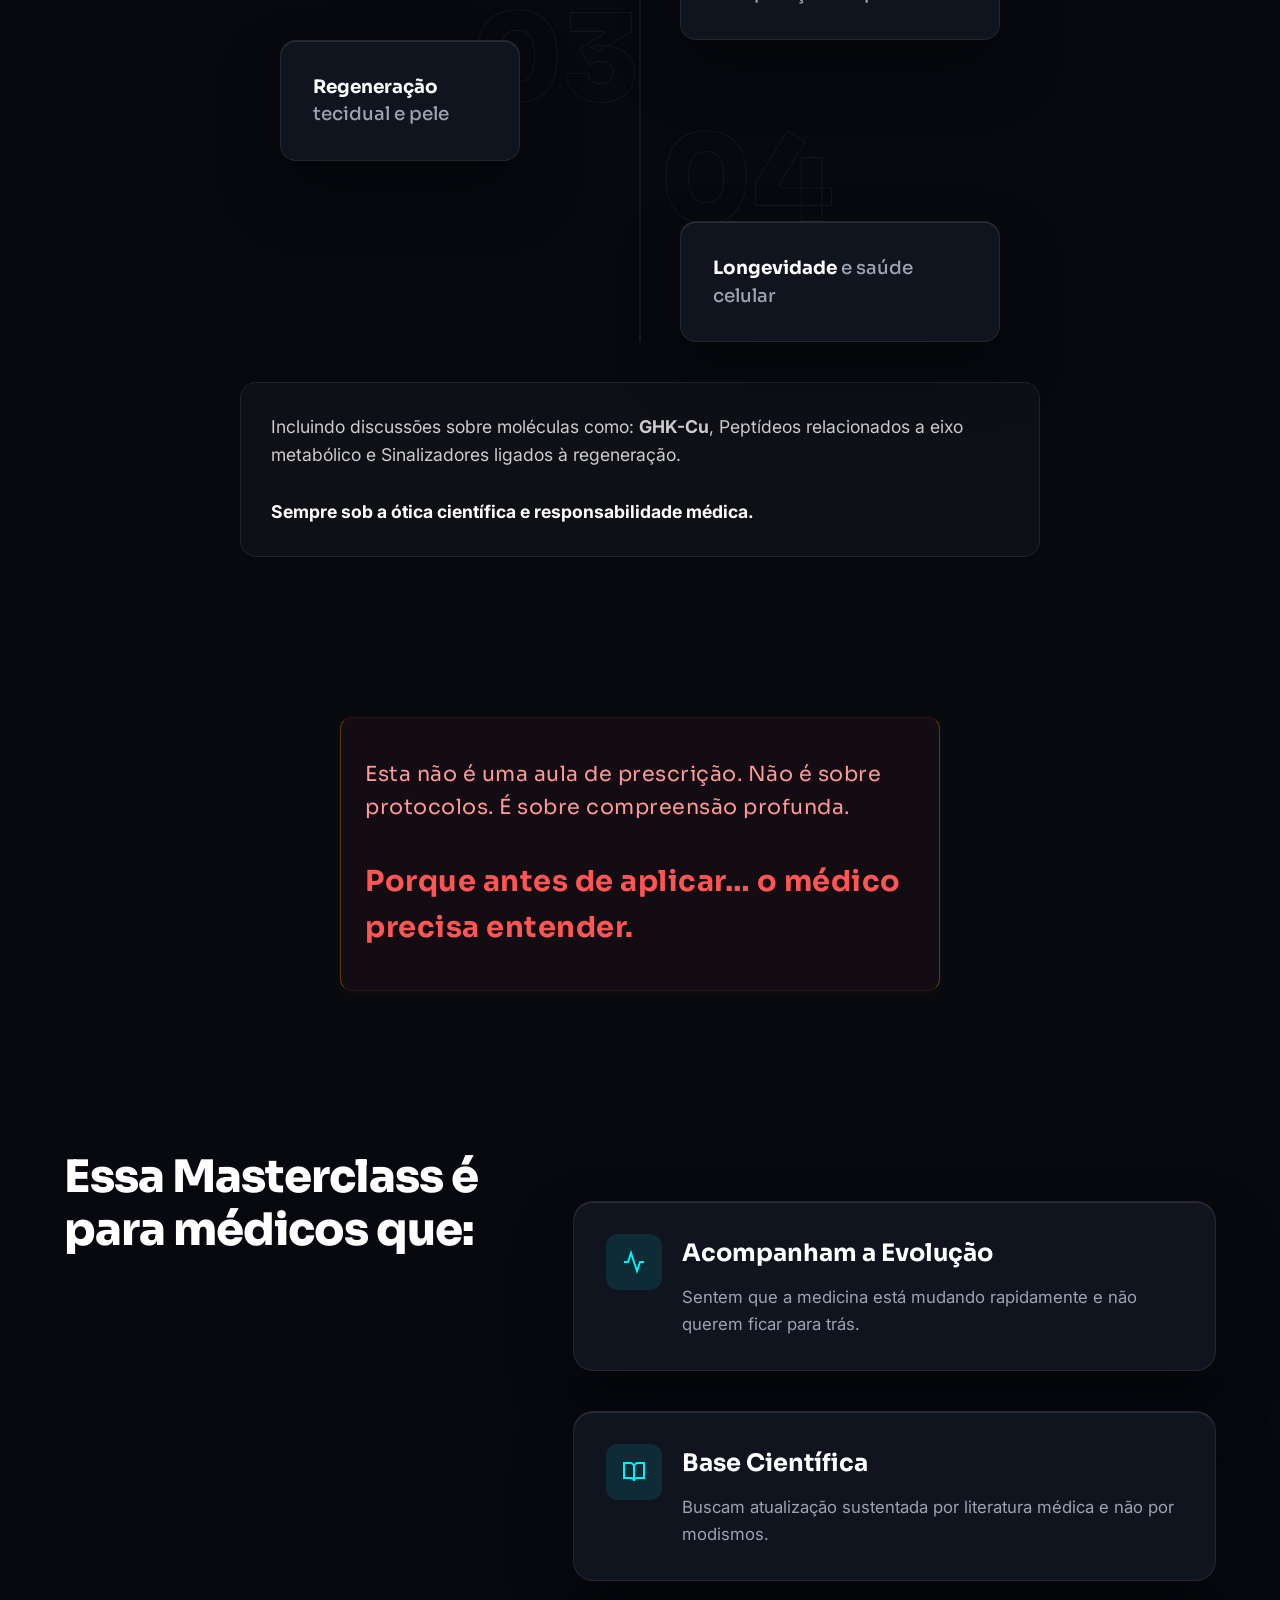
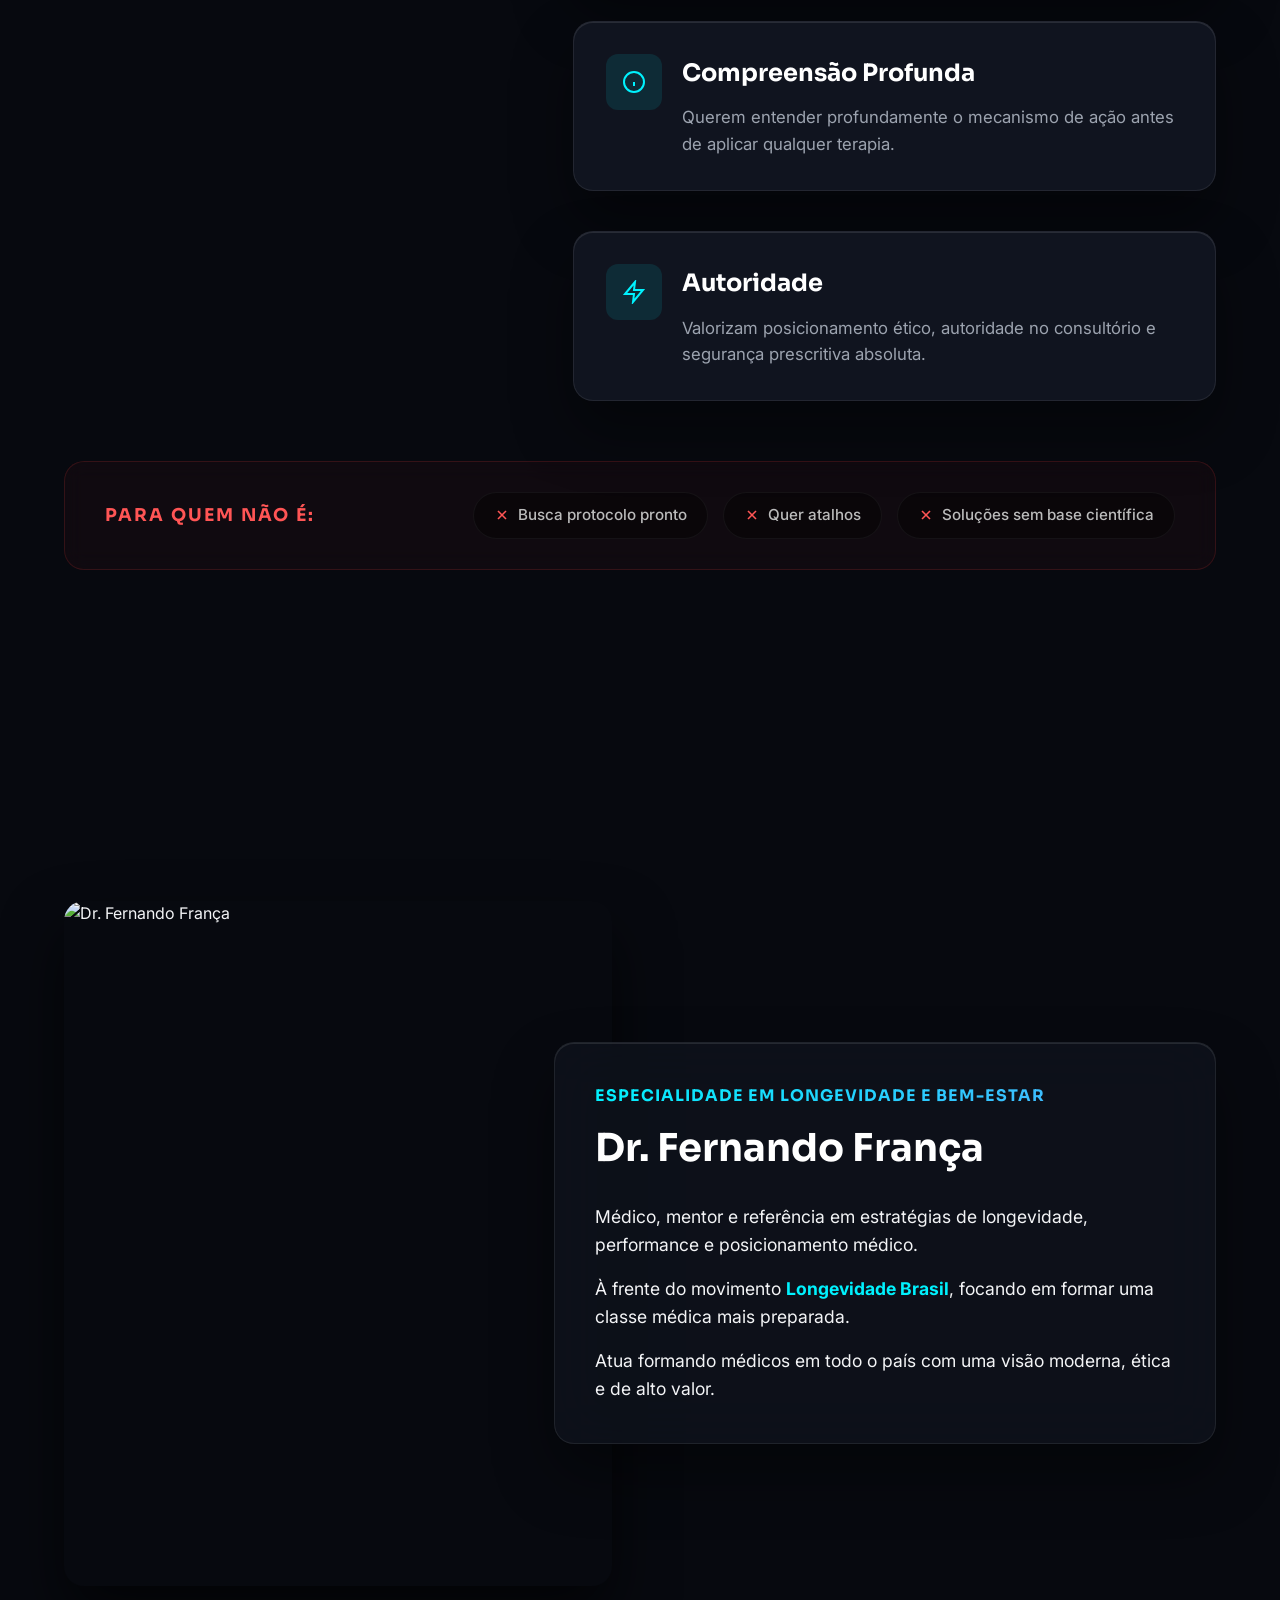
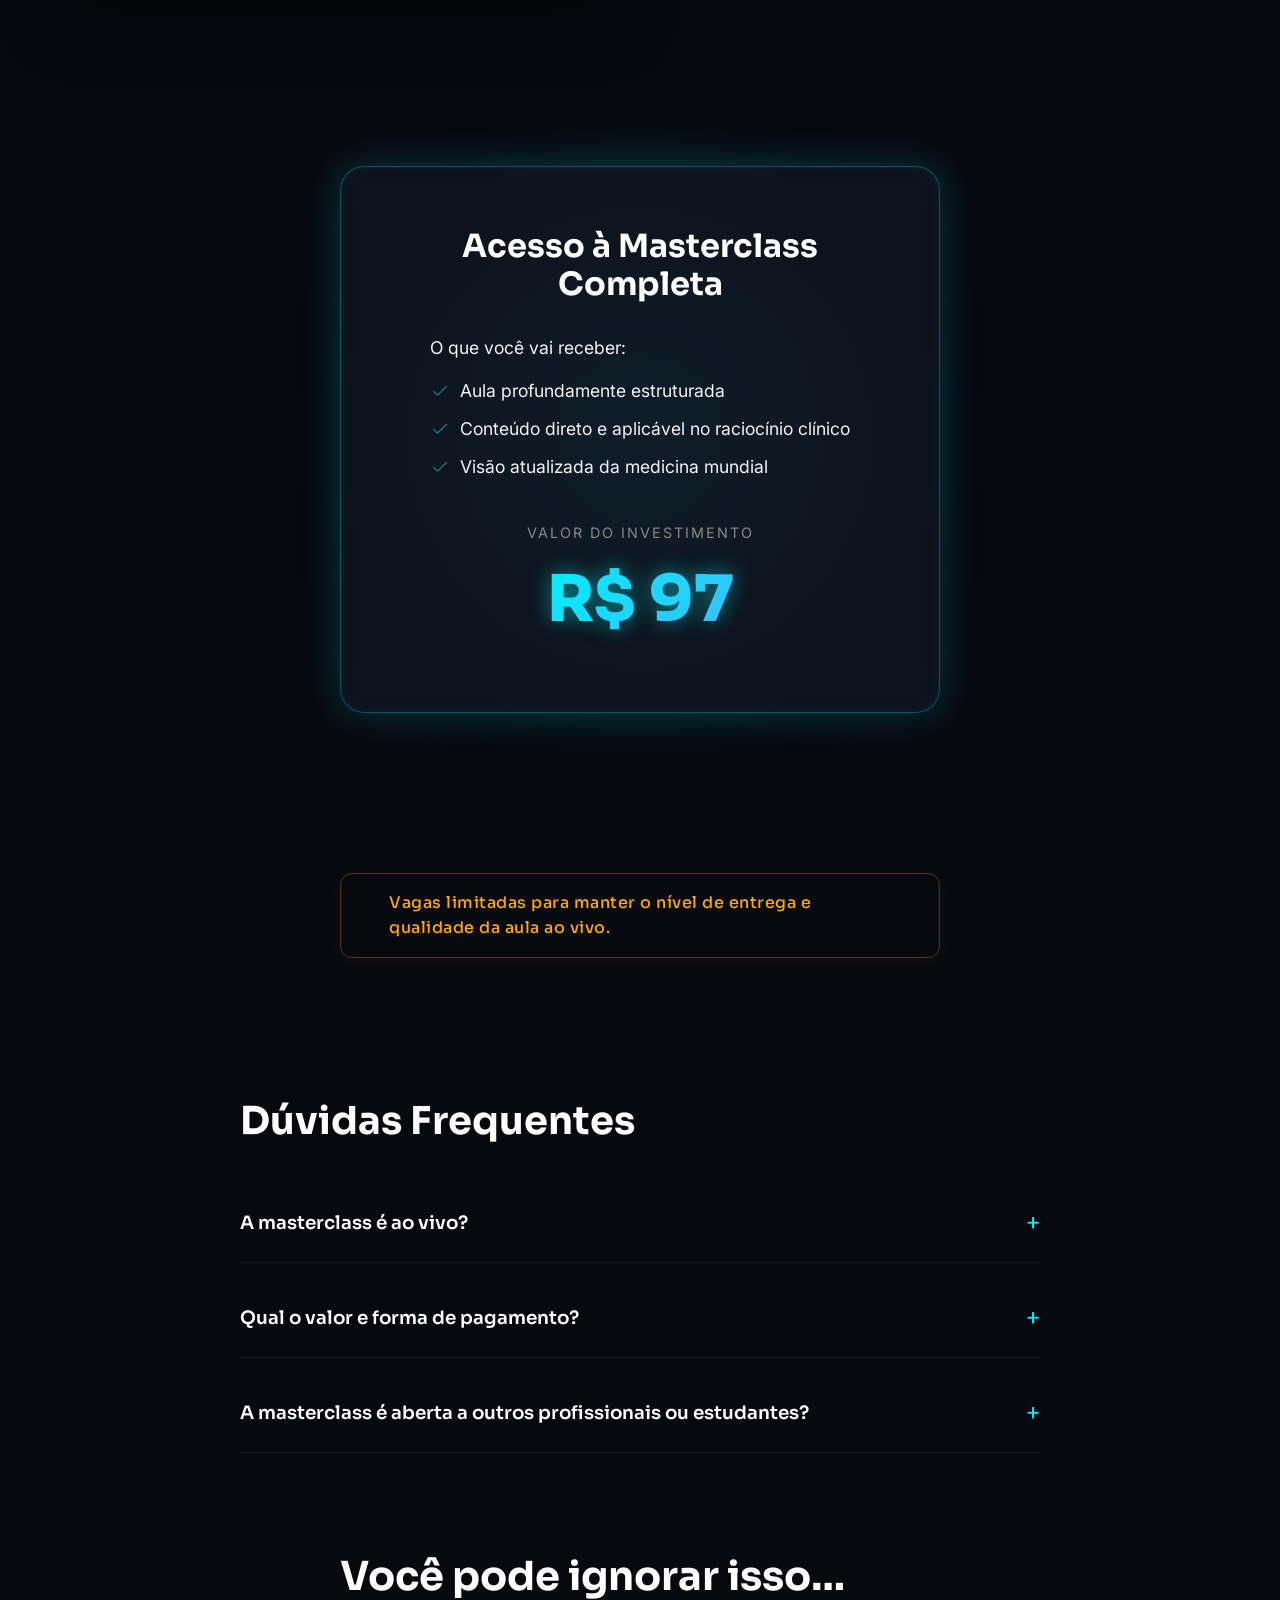
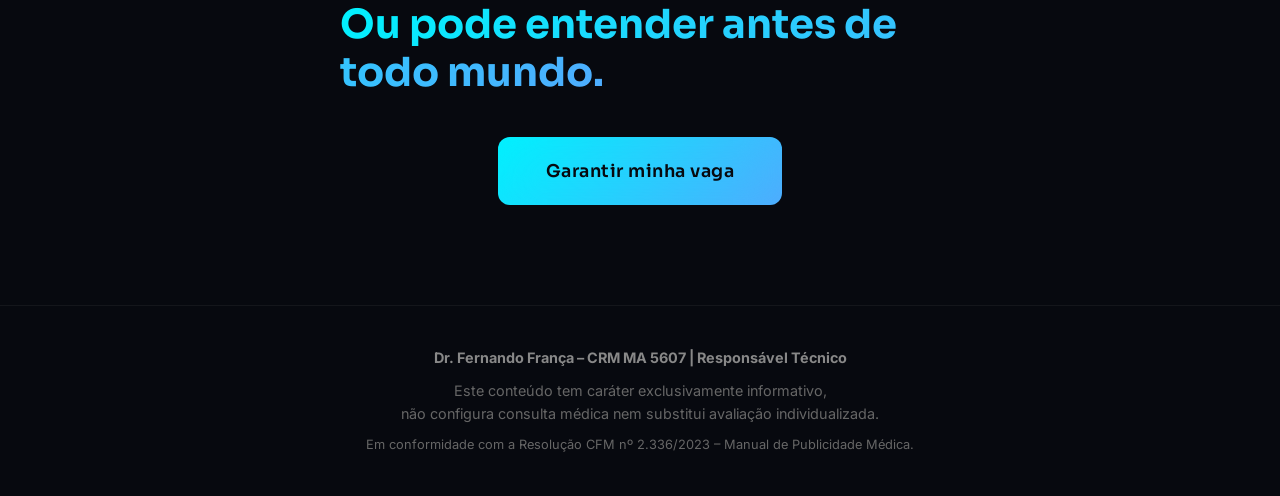
==== commit a086c02c: "Preview da nova estrutura de copy para teste mobile" ====
--- a/masterclass-peptideos/index.html
+++ b/masterclass-peptideos/index.html
@@ -48,13 +48,13 @@
           </div>
 
           <h1 class="hero-title">
-            Aprenda como otimizar metabolismo e energia com a ciência dos
-            <span class="highlight text-gradient">Peptídeos</span>
+            <span class="highlight text-gradient">PEPTÍDEOS</span><br />
+            A nova linguagem da medicina moderna.
           </h1>
 
           <p class="hero-subtitle">
-            Estratégias modernas de saúde integrada para sua prática.
-            <br /><strong>Dia 20 de Abril, às 20h.</strong>
+            O que são. O que realmente fazem no organismo. E por que todo médico precisa entender isso agora — com responsabilidade científica e ética.<br />
+            <strong>Masterclass exclusiva para médicos com Dr. Fernando França.</strong>
           </p>
 
           <div class="hero-notice">
@@ -107,7 +107,15 @@
                 />
               </div>
 
-              <div class="form-row form-row-bottom">
+              <div class="form-row">
+                <input
+                  type="text"
+                  id="crm"
+                  name="crm"
+                  class="form-input"
+                  required
+                  placeholder="CRM"
+                />
                 <div class="iti-wrapper">
                   <input
                     type="tel"
@@ -119,10 +127,11 @@
                     placeholder="WhatsApp"
                   />
                 </div>
-                <button type="submit" class="btn btn-primary btn-glow">
-                  <span>GARANTIR VAGA — R$ 97</span>
-                </button>
-              </div>
+              </div>
+              
+              <button type="submit" class="btn btn-primary btn-glow" style="width: 100%; height: 50px;">
+                <span>GARANTIR VAGA — R$ 97</span>
+              </button>
             </form>
           </div>
         </div>
@@ -202,70 +211,40 @@
 
         <div class="pain-content" data-aos="fade-up" data-aos-delay="100">
           <h2 class="section-title">
-            Você sente que o seu nível de
-            <span class="highlight text-gradient">energia</span> não é mais o
-            mesmo?
+            Existe muito <span class="highlight text-gradient">ruído</span> hoje na medicina.
           </h2>
 
           <ul class="pain-list">
             <li>
               <div class="list-icon">
-                <svg
-                  width="24"
-                  height="24"
-                  viewBox="0 0 24 24"
-                  fill="none"
-                  stroke="currentColor"
-                >
+                <svg width="24" height="24" viewBox="0 0 24 24" fill="none" stroke="currentColor">
                   <polyline points="20 6 9 17 4 12"></polyline>
                 </svg>
               </div>
-              <p>
-                Seu corpo <strong>não responde como antes</strong> nas tarefas
-                mais simples
-              </p>
+              <p><strong>Protocolos</strong> sendo replicados cegamente</p>
             </li>
             <li>
               <div class="list-icon">
-                <svg
-                  width="24"
-                  height="24"
-                  viewBox="0 0 24 24"
-                  fill="none"
-                  stroke="currentColor"
-                >
+                <svg width="24" height="24" viewBox="0 0 24 24" fill="none" stroke="currentColor">
                   <polyline points="20 6 9 17 4 12"></polyline>
                 </svg>
               </div>
-              <p>
-                Existe um <strong>desgaste e fadiga constantes</strong> no seu
-                dia a dia profissional
-              </p>
+              <p><strong>Promessas irresponsáveis</strong> sendo feitas</p>
             </li>
             <li>
               <div class="list-icon">
-                <svg
-                  width="24"
-                  height="24"
-                  viewBox="0 0 24 24"
-                  fill="none"
-                  stroke="currentColor"
-                >
+                <svg width="24" height="24" viewBox="0 0 24 24" fill="none" stroke="currentColor">
                   <polyline points="20 6 9 17 4 12"></polyline>
                 </svg>
               </div>
-              <p>
-                Estratégias tradicionais já
-                <strong>não trazem o resultado esperado</strong> e sustentável
-              </p>
+              <p>E poucos realmente <strong>entendendo o que está por trás</strong></p>
             </li>
           </ul>
 
           <div class="pain-conclusion glass-panel-light">
             <p>
-              Talvez esteja faltando entender, de forma definitiva, como o seu
-              corpo funciona em um
-              <strong>nível mais profundo e molecular.</strong>
+              Peptídeos não são “moda”. São sinais biológicos. E quando mal compreendidos… podem levar o médico ao erro.<br />
+              <strong>Essa aula não é sobre hype. É sobre entendimento.</strong>
             </p>
           </div>
         </div>
@@ -287,86 +266,26 @@
 
         <div class="bento-grid">
           <!-- Card 1 Principal -->
-          <article
-            class="bento-card card-main"
-            data-aos="fade-up"
-            data-aos-delay="100"
-          >
-            <div class="bento-icon">
-              <svg
-                width="32"
-                height="32"
-                viewBox="0 0 24 24"
-                fill="none"
-                stroke="var(--color-primary)"
-                stroke-width="2"
-              >
-                <circle cx="12" cy="12" r="10" />
-                <path
-                  d="M12 2a15.3 15.3 0 0 1 4 10 15.3 15.3 0 0 1-4 10 15.3 15.3 0 0 1-4-10 15.3 15.3 0 0 1 4-10z"
-                />
-              </svg>
-            </div>
-            <h3 class="bento-card-title">O Papel no Organismo</h3>
-            <p class="bento-card-desc">
-              O papel fundamental dos peptídeos no funcionamento do organismo e
-              como eles se relacionam intimamente com o metabolismo e os níveis
-              de energia celular.
-            </p>
+          <article class="bento-card card-main" data-aos="fade-up">
+            <h3 class="bento-card-title" style="font-size: 1.8rem; margin-bottom: 24px;">O que você vai entender</h3>
+            <ul class="pain-list" style="margin-bottom: 0;">
+              <li><div class="list-icon" style="width:24px; height:24px; padding:4px;"><svg viewBox="0 0 24 24" stroke-width="3"><polyline points="20 6 9 17 4 12" stroke="currentColor" fill="none"></polyline></svg></div><p style="color:#fff;">O que são peptídeos (de verdade, além do marketing)</p></li>
+              <li><div class="list-icon" style="width:24px; height:24px; padding:4px;"><svg viewBox="0 0 24 24" stroke-width="3"><polyline points="20 6 9 17 4 12" stroke="currentColor" fill="none"></polyline></svg></div><p style="color:#fff;">Como atuam na sinalização biológica</p></li>
+              <li><div class="list-icon" style="width:24px; height:24px; padding:4px;"><svg viewBox="0 0 24 24" stroke-width="3"><polyline points="20 6 9 17 4 12" stroke="currentColor" fill="none"></polyline></svg></div><p style="color:#fff;">A relação com regeneração, metabolismo e performance</p></li>
+              <li><div class="list-icon" style="width:24px; height:24px; padding:4px;"><svg viewBox="0 0 24 24" stroke-width="3"><polyline points="20 6 9 17 4 12" stroke="currentColor" fill="none"></polyline></svg></div><p style="color:#fff;">O papel deles na nova medicina de longevidade</p></li>
+              <li><div class="list-icon" style="width:24px; height:24px; padding:4px;"><svg viewBox="0 0 24 24" stroke-width="3"><polyline points="20 6 9 17 4 12" stroke="currentColor" fill="none"></polyline></svg></div><p style="color:#fff;">Onde estão sendo utilizados no mundo hoje</p></li>
+              <li><div class="list-icon" style="width:24px; height:24px; padding:4px;"><svg viewBox="0 0 24 24" stroke-width="3"><polyline points="20 6 9 17 4 12" stroke="currentColor" fill="none"></polyline></svg></div><p style="color:#fff;">E os limites éticos e legais no Brasil</p></li>
+            </ul>
           </article>
 
           <!-- Card 2 Secundário -->
-          <article
-            class="bento-card card-secondary"
-            data-aos="fade-up"
-            data-aos-delay="200"
-          >
-            <div class="bento-icon">
-              <svg
-                width="32"
-                height="32"
-                viewBox="0 0 24 24"
-                fill="none"
-                stroke="var(--color-primary)"
-                stroke-width="2"
-              >
-                <path
-                  d="M12 2L2 7l10 5 10-5-10-5zM2 17l10 5 10-5M2 12l10 5 10-5"
-                />
-              </svg>
-            </div>
-            <h3 class="bento-card-title">Recuperação e Equilíbrio</h3>
-            <p class="bento-card-desc">
-              Estratégias com foco absoluto em recuperação sistêmica e no
-              equilíbrio funcional de todo o corpo.
-            </p>
+          <article class="bento-card card-secondary" data-aos="fade-up" data-aos-delay="200" style="display:flex; justify-content:center; align-items:center; text-align:center; padding: 40px 20px;">
+             <p style="font-size: 1.4rem; font-weight:700; font-family:var(--font-heading); color:var(--color-primary); line-height: 1.4;">"Enquanto muitos estão copiando protocolos... Você vai entender o fundamento."</p>
           </article>
 
           <!-- Card 3 Secundário -->
-          <article
-            class="bento-card card-secondary"
-            data-aos="fade-up"
-            data-aos-delay="300"
-          >
-            <div class="bento-icon">
-              <svg
-                width="32"
-                height="32"
-                viewBox="0 0 24 24"
-                fill="none"
-                stroke="var(--color-primary)"
-                stroke-width="2"
-              >
-                <rect x="2" y="3" width="20" height="14" rx="2" ry="2" />
-                <line x1="8" y1="21" x2="16" y2="21" />
-                <line x1="12" y1="17" x2="12" y2="21" />
-              </svg>
-            </div>
-            <h3 class="bento-card-title">Prática Atualizada</h3>
-            <p class="bento-card-desc">
-              Abordagens modernas, cientificamente embasadas e diretamente
-              aplicáveis dentro da prática atual médica.
-            </p>
+          <article class="bento-card card-secondary" data-aos="fade-up" data-aos-delay="300" style="display:flex; justify-content:center; align-items:center; text-align:center; padding: 40px 20px;">
+             <p style="font-size: 1.15rem; font-weight:500; font-family:var(--font-heading); line-height: 1.5; color: #fff;">Porque o médico que domina o conceito não depende de tendência.<br/><br/><span class="highlight text-gradient" style="font-size:1.8rem; font-weight:800;">Ele antecipa.</span></p>
           </article>
         </div>
       </div>
@@ -375,10 +294,9 @@
     <!-- SEÇÃO 4: BENEFÍCIOS TRANSFORMADORES (BROKEN GRID) -->
     <section class="section section-benefits" id="beneficios">
       <div class="container section-benefits-container">
-        <div class="section-header text-center" data-aos="fade-up">
+        <div class="section-header text-center" data-aos="fade-up" style="margin-bottom: 40px;">
           <h2 class="section-title">
-            Após essa aula, você terá
-            <span class="highlight text-gradient">clareza absoluta</span> sobre:
+            Você terá uma visão clara sobre peptídeos nas áreas de:
           </h2>
         </div>
 
@@ -391,8 +309,7 @@
             <div class="bg-step-num">01</div>
             <div class="bg-step-content glass-panel">
               <p>
-                Como melhorar sua
-                <strong>performance física e mental</strong> no dia a dia
+                <strong>Emagrecimento</strong> e metabolismo
               </p>
             </div>
           </div>
@@ -402,8 +319,7 @@
             <div class="bg-step-num">02</div>
             <div class="bg-step-content glass-panel">
               <p>
-                Estratégias eficazes para lidar com a
-                <strong>sobrecarga e o desgaste</strong> contínuo
+                <strong>Performance</strong> e composição corporal
               </p>
             </div>
           </div>
@@ -413,8 +329,7 @@
             <div class="bg-step-num">03</div>
             <div class="bg-step-content glass-panel">
               <p>
-                Os caminhos e possibilidades para
-                <strong>otimizar o funcionamento</strong> do seu corpo
+                <strong>Regeneração</strong> tecidual e pele
               </p>
             </div>
           </div>
@@ -424,14 +339,30 @@
             <div class="bg-step-num">04</div>
             <div class="bg-step-content glass-panel">
               <p>
-                Uma visão e <strong>embasamento modernos</strong> sobre a
-                própria saúde e bem-estar
+                <strong>Longevidade</strong> e saúde celular
               </p>
             </div>
           </div>
         </div>
+        
+        <div class="text-center glass-panel-light" data-aos="fade-up" style="max-width: 800px; margin: 40px auto 0; padding: 30px;">
+          <p style="font-size: 1.1rem; color: #ccc;">
+            Incluindo discussões sobre moléculas como: <strong>GHK-Cu</strong>, Peptídeos relacionados a eixo metabólico e Sinalizadores ligados à regeneração.<br /><br />
+            <strong style="color: #fff;">Sempre sob a ótica científica e responsabilidade médica.</strong>
+          </p>
+        </div>
       </div>
     </section>
+
+    <!-- AVISO DE POSICIONAMENTO -->
+    <div class="scarcity-bar" data-aos="fade-up" style="background: rgba(255,80,80,0.05); border-top: 1px solid rgba(255,80,80,0.1); border-bottom: 1px solid rgba(255,80,80,0.1); padding: 40px 0;">
+      <div class="container text-center">
+        <h3 class="scarcity-title" style="color: #ff9999; font-weight: normal; font-size: 1.3rem; line-height: 1.6;">
+          Esta não é uma aula de prescrição. Não é sobre protocolos. É sobre compreensão profunda.<br/><br/>
+          <strong style="color: #ff5555; font-size: 1.8rem;">Porque antes de aplicar… o médico precisa entender.</strong>
+        </h3>
+      </div>
+    </div>
 
     <!-- SEÇÃO 5: PARA QUEM É (STICKY SCROLL) -->
     <section class="section section-target" id="publico">
@@ -439,8 +370,7 @@
         <div class="target-sticky-col">
           <div class="sticky-content">
             <h2 class="target-title">
-              Essa masterclass foi desenhada e estruturada para quem busca
-              <span class="highlight text-gradient">resultados</span>
+              Essa Masterclass é para médicos que:
             </h2>
           </div>
         </div>
@@ -450,96 +380,78 @@
             <!-- Card 1 -->
             <div class="target-card glass-panel" data-aos="fade-up-left">
               <div class="target-icon">
-                <svg
-                  width="24"
-                  height="24"
-                  viewBox="0 0 24 24"
-                  fill="none"
-                  stroke="currentColor"
-                  stroke-width="2"
-                >
+                <svg width="24" height="24" viewBox="0 0 24 24" fill="none" stroke="currentColor" stroke-width="2">
                   <path d="M22 12h-4l-3 9L9 3l-3 9H2" />
                 </svg>
               </div>
               <div class="target-card-content">
-                <h3>Profissionais da saúde</h3>
-                <p>
-                  Médicos, nutricionistas e especialistas que querem elevar sua
-                  prática com medicina de precisão.
-                </p>
+                <h3>Acompanham a Evolução</h3>
+                <p>Sentem que a medicina está mudando rapidamente e não querem ficar para trás.</p>
               </div>
             </div>
 
             <!-- Card 2 -->
             <div class="target-card glass-panel" data-aos="fade-up-left">
               <div class="target-icon">
-                <svg
-                  width="24"
-                  height="24"
-                  viewBox="0 0 24 24"
-                  fill="none"
-                  stroke="currentColor"
-                  stroke-width="2"
-                >
+                <svg width="24" height="24" viewBox="0 0 24 24" fill="none" stroke="currentColor" stroke-width="2">
                   <path d="M2 3h6a4 4 0 0 1 4 4v14a3 3 0 0 0-3-3H2z" />
                   <path d="M22 3h-6a4 4 0 0 0-4 4v14a3 3 0 0 1 3-3h7z" />
                 </svg>
               </div>
               <div class="target-card-content">
-                <h3>Estudantes da área</h3>
-                <p>
-                  Estudantes que já querem iniciar suas carreiras com uma visão
-                  integrativa e moderna.
-                </p>
+                <h3>Base Científica</h3>
+                <p>Buscam atualização sustentada por literatura médica e não por modismos.</p>
               </div>
             </div>
 
             <!-- Card 3 -->
             <div class="target-card glass-panel" data-aos="fade-up-left">
               <div class="target-icon">
-                <svg
-                  width="24"
-                  height="24"
-                  viewBox="0 0 24 24"
-                  fill="none"
-                  stroke="currentColor"
-                  stroke-width="2"
-                >
+                <svg width="24" height="24" viewBox="0 0 24 24" fill="none" stroke="currentColor" stroke-width="2">
                   <circle cx="12" cy="12" r="10" />
                   <path d="M12 16v-4" />
                   <path d="M12 8h.01" />
                 </svg>
               </div>
               <div class="target-card-content">
-                <h3>Indivíduos interessados</h3>
-                <p>
-                  Focados em maximizar a performance e garantir bem-estar com
-                  base científica.
-                </p>
+                <h3>Compreensão Profunda</h3>
+                <p>Querem entender profundamente o mecanismo de ação antes de aplicar qualquer terapia.</p>
               </div>
             </div>
 
             <!-- Card 4 -->
             <div class="target-card glass-panel" data-aos="fade-up-left">
               <div class="target-icon">
-                <svg
-                  width="24"
-                  height="24"
-                  viewBox="0 0 24 24"
-                  fill="none"
-                  stroke="currentColor"
-                  stroke-width="2"
-                >
+                <svg width="24" height="24" viewBox="0 0 24 24" fill="none" stroke="currentColor" stroke-width="2">
                   <polygon points="13 2 3 14 12 14 11 22 21 10 12 10 13 2" />
                 </svg>
               </div>
               <div class="target-card-content">
-                <h3>Busca por atualização</h3>
-                <p>
-                  Diferentes níveis de pessoas buscando conteúdo realmente
-                  atualizado e direto ao ponto.
-                </p>
-              </div>
+                <h3>Autoridade</h3>
+                <p>Valorizam posicionamento ético, autoridade no consultório e segurança prescritiva absoluta.</p>
+              </div>
+            </div>
+          </div>
+        </div>
+      </div>
+      
+      <!-- PARA QUEM NÃO É -->
+      <div class="container" data-aos="fade-up" style="margin-top: 60px;">
+        <div style="display: flex; align-items: center; justify-content: space-between; flex-wrap: wrap; background: rgba(255, 60, 60, 0.04); border: 1px solid rgba(255, 60, 60, 0.15); border-radius: 20px; padding: 30px 40px; gap: 20px; backdrop-filter: blur(10px);">
+          <h2 style="color: #ff5555; font-size: 1.1rem; text-transform: uppercase; letter-spacing: 2px; margin: 0; min-width: 200px; font-family: var(--font-heading); font-weight: 700;">Para quem NÃO é:</h2>
+          
+          <div style="display: flex; flex-wrap: wrap; gap: 15px; flex: 1; align-items: center; justify-content: flex-end;">
+            <div style="display: flex; align-items: center; gap: 8px; color: #bbb; background: rgba(0,0,0,0.4); border: 1px solid rgba(255,255,255,0.05); padding: 10px 20px; border-radius: 50px; font-size: 0.95rem; font-weight: 500;">
+              <svg width="16" height="16" viewBox="0 0 24 24" fill="none" stroke="#ff5555" stroke-width="2.5"><line x1="18" y1="6" x2="6" y2="18"></line><line x1="6" y1="6" x2="18" y2="18"></line></svg>
+              Busca protocolo pronto
+            </div>
+            <div style="display: flex; align-items: center; gap: 8px; color: #bbb; background: rgba(0,0,0,0.4); border: 1px solid rgba(255,255,255,0.05); padding: 10px 20px; border-radius: 50px; font-size: 0.95rem; font-weight: 500;">
+              <svg width="16" height="16" viewBox="0 0 24 24" fill="none" stroke="#ff5555" stroke-width="2.5"><line x1="18" y1="6" x2="6" y2="18"></line><line x1="6" y1="6" x2="18" y2="18"></line></svg>
+              Quer atalhos
+            </div>
+            <div style="display: flex; align-items: center; gap: 8px; color: #bbb; background: rgba(0,0,0,0.4); border: 1px solid rgba(255,255,255,0.05); padding: 10px 20px; border-radius: 50px; font-size: 0.95rem; font-weight: 500;">
+              <svg width="16" height="16" viewBox="0 0 24 24" fill="none" stroke="#ff5555" stroke-width="2.5"><line x1="18" y1="6" x2="6" y2="18"></line><line x1="6" y1="6" x2="18" y2="18"></line></svg>
+              Soluções sem base científica
             </div>
           </div>
         </div>
@@ -575,43 +487,42 @@
           <span class="expert-subtitle text-gradient"
             >Especialidade em Longevidade e Bem-estar</span
           >
-          <h2 class="expert-title">Conheça o Dr. Fernando França</h2>
+          <h2 class="expert-title">Dr. Fernando França</h2>
           <div class="expert-bio">
             <p>
-              Médico formado pela UFMA, com sólida atuação em Medicina do
-              Trabalho e prática focada em nutrologia, longevidade e bem-estar.
+              Médico, mentor e referência em estratégias de longevidade, performance e posicionamento médico.
             </p>
             <p>
-              É o criador do método <strong>REVIGORE</strong>, um processo
-              focado fundamentalmente em equilíbrio, energia e qualidade de
-              vida.
+              À frente do movimento <strong>Longevidade Brasil</strong>, focando em formar uma classe médica mais preparada.
             </p>
             <p>
-              Atua também como palestrante, levando conhecimento médico
-              atualizado sobre saúde e performance no mais alto nível.
+              Atua formando médicos em todo o país com uma visão moderna, ética e de alto valor.
             </p>
           </div>
         </div>
       </div>
     </section>
 
-    <!-- SEÇÃO 7: QUEBRA DE PREÇO (SPOTLIGHT UI) -->
+    <!-- SEÇÃO 7: QUEBRA DE PREÇO E OFERTA -->
     <section class="section section-price" id="investimento">
       <div class="container section-price-container">
         <div class="spotlight-box" data-aos="zoom-in">
           <div class="spotlight-glow"></div>
-          <div class="spotlight-content glass-panel">
-            <h2 class="price-title">
-              O Acesso a Este Conhecimento Poderia Custar Muito Mais
+          <div class="spotlight-content glass-panel" style="display:flex; flex-direction:column; align-items:center; text-align:center;">
+            <h2 class="price-title" style="margin-bottom: 30px;">
+              Acesso à Masterclass Completa
             </h2>
-            <p class="price-desc">
-              Se todo esse conteúdo fosse oferecido em uma consultoria exclusiva
-              ou imersão presencial, o valor do investimento seria
-              significativamente maior. Mas com a missão de escalar esse
-              conhecimento vital, nesta masterclass ao vivo, você terá acesso
-              completo por um valor simbólico de apenas:
-            </p>
-            <div class="price-value text-gradient">R$ 97,00</div>
+            <div style="text-align: left; margin-bottom: 30px; font-size: 1.1rem; color: var(--color-text-main); line-height: 1.6;">
+              <p>O que você vai receber:</p>
+              <ul style="list-style: none; padding: 0; margin-top: 15px;">
+                <li style="margin-bottom: 10px; display:flex; align-items:center; gap: 10px;"><svg width="20" height="20" viewBox="0 0 24 24" fill="none" stroke="var(--color-primary)"><polyline points="20 6 9 17 4 12"/></svg> Aula profundamente estruturada</li>
+                <li style="margin-bottom: 10px; display:flex; align-items:center; gap: 10px;"><svg width="20" height="20" viewBox="0 0 24 24" fill="none" stroke="var(--color-primary)"><polyline points="20 6 9 17 4 12"/></svg> Conteúdo direto e aplicável no raciocínio clínico</li>
+                <li style="margin-bottom: 10px; display:flex; align-items:center; gap: 10px;"><svg width="20" height="20" viewBox="0 0 24 24" fill="none" stroke="var(--color-primary)"><polyline points="20 6 9 17 4 12"/></svg> Visão atualizada da medicina mundial</li>
+              </ul>
+            </div>
+            
+            <p style="text-transform: uppercase; font-size: 0.9rem; letter-spacing: 2px; color: #888;">Valor do investimento</p>
+            <div class="price-value text-gradient" style="margin-top: 5px;">R$ 97</div>
           </div>
         </div>
       </div>
@@ -667,15 +578,13 @@
 
             <div class="faq-item" data-aos="fade-up" data-aos-delay="300">
               <button class="faq-question">
-                Preciso ter conhecimento técnico na área para participar?
+                A masterclass é aberta a outros profissionais ou estudantes?
                 <span class="faq-icon">+</span>
               </button>
               <div class="faq-answer-wrapper">
                 <div class="faq-answer">
                   <p>
-                    Absolutamente não, o conteúdo foi desenhado para ser
-                    acessível e didático para todos os interessados em qualidade
-                    de vida e performance.
+                    Não. Esta aula é exclusiva para médicos que possuem CRM ativo, focada estritamente na prática clínica e prescrição avançada.
                   </p>
                 </div>
               </div>
@@ -689,12 +598,21 @@
           data-aos="fade-up"
           data-aos-delay="400"
         >
-          <h2 class="closing-title">Últimas vagas disponíveis</h2>
-          <a href="https://wa.me/5511976974770?text=Ol%C3%A1%2C%20quero%20garantir%20minha%20vaga%20na%20Masterclass%20de%20Pept%C3%ADdeos!" target="_blank" rel="noopener" class="btn btn-primary btn-glow btn-lg">
-            <span>Quero garantir minha vaga por R$ 97</span>
+          <h2 class="closing-title">Você pode ignorar isso… <br/><span class="text-gradient">Ou pode entender antes de todo mundo.</span></h2>
+          <a href="#" class="btn btn-primary btn-glow btn-lg" onclick="document.querySelector('#nome').focus(); return false;">
+            <span>Garantir minha vaga</span>
           </a>
         </div>
       </div>
     </section>
+    
+    <!-- RODAPÉ -->
+    <footer style="padding: 40px 0; border-top: 1px solid rgba(255,255,255,0.05); text-align: center; color: #666; font-size: 0.9rem; line-height: 1.6;">
+      <div class="container">
+        <p style="color: #888; margin-bottom: 10px;"><strong>Dr. Fernando França – CRM MA 5607 | Responsável Técnico</strong></p>
+        <p>Este conteúdo tem caráter exclusivamente informativo,<br> não configura consulta médica nem substitui avaliação individualizada.</p>
+        <p style="margin-top: 10px; font-size: 0.8rem;">Em conformidade com a Resolução CFM nº 2.336/2023 – Manual de Publicidade Médica.</p>
+      </div>
+    </footer>
   </body>
 </html>
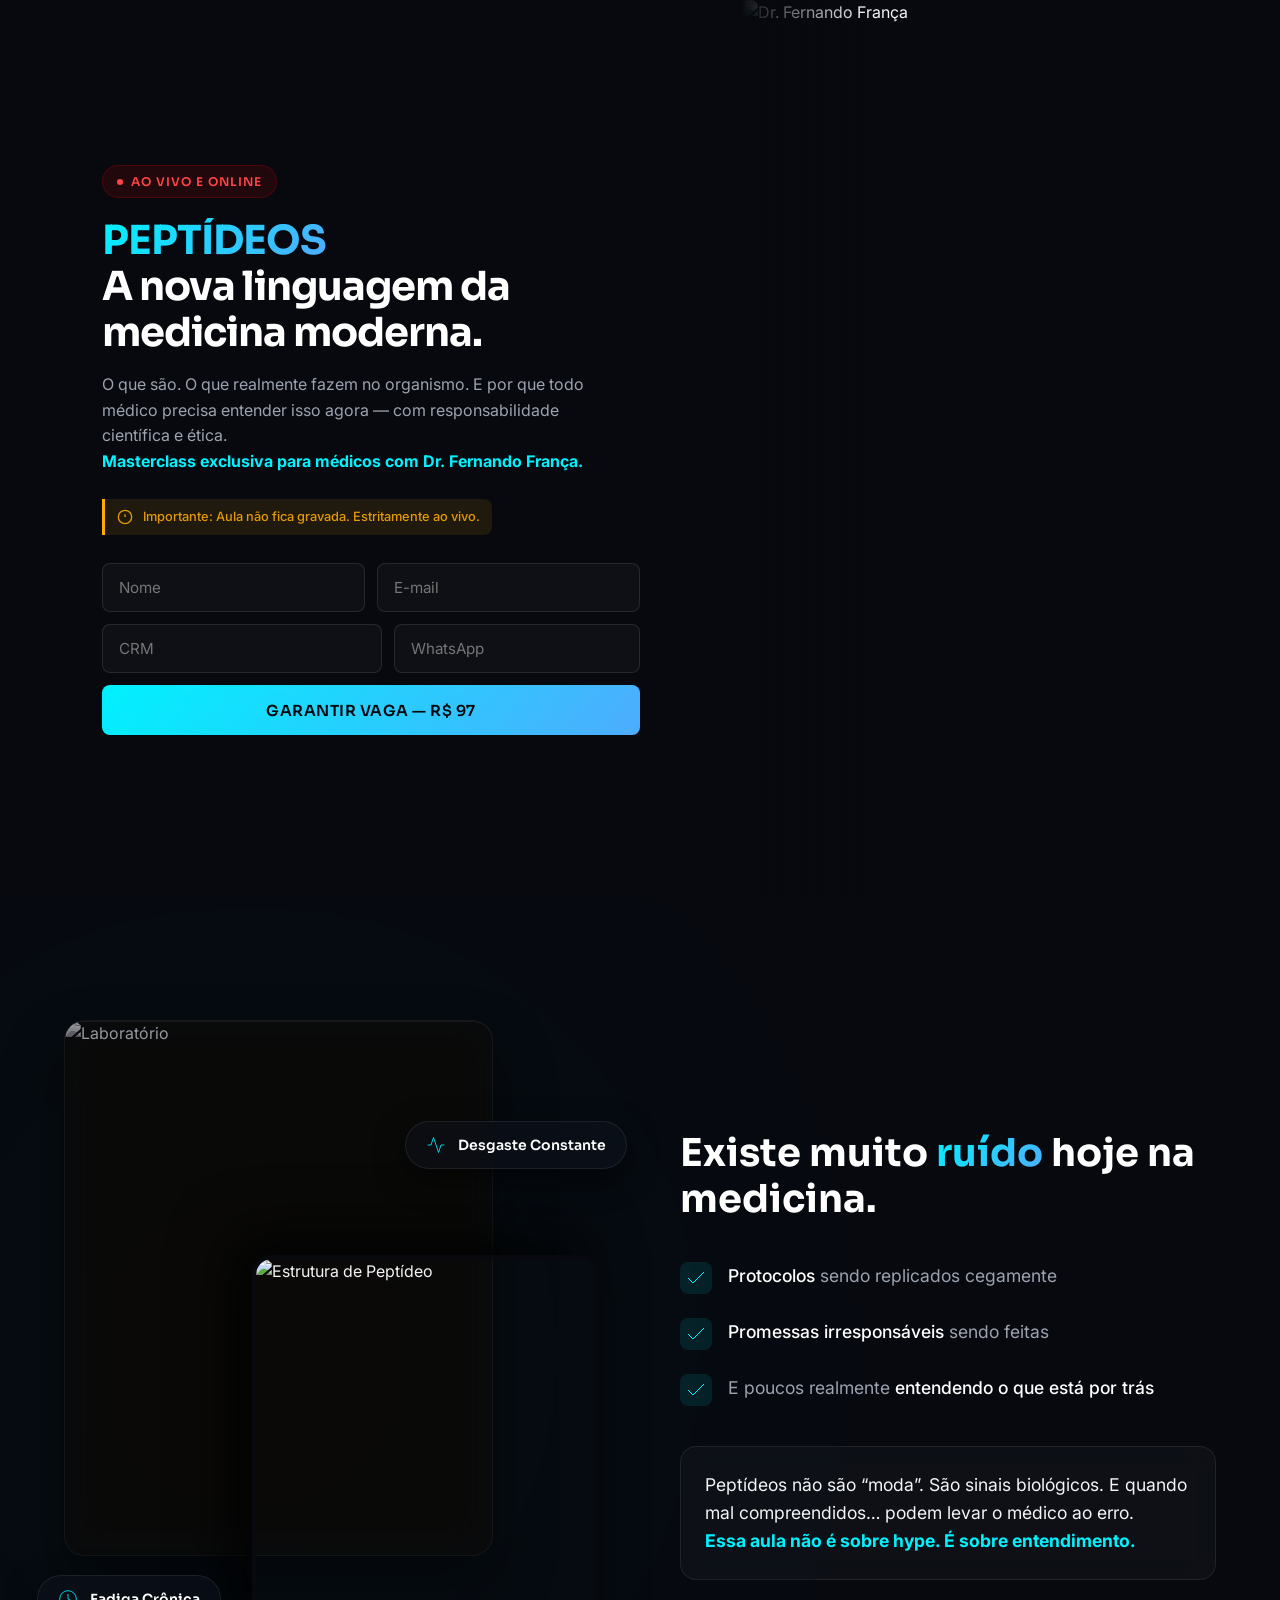
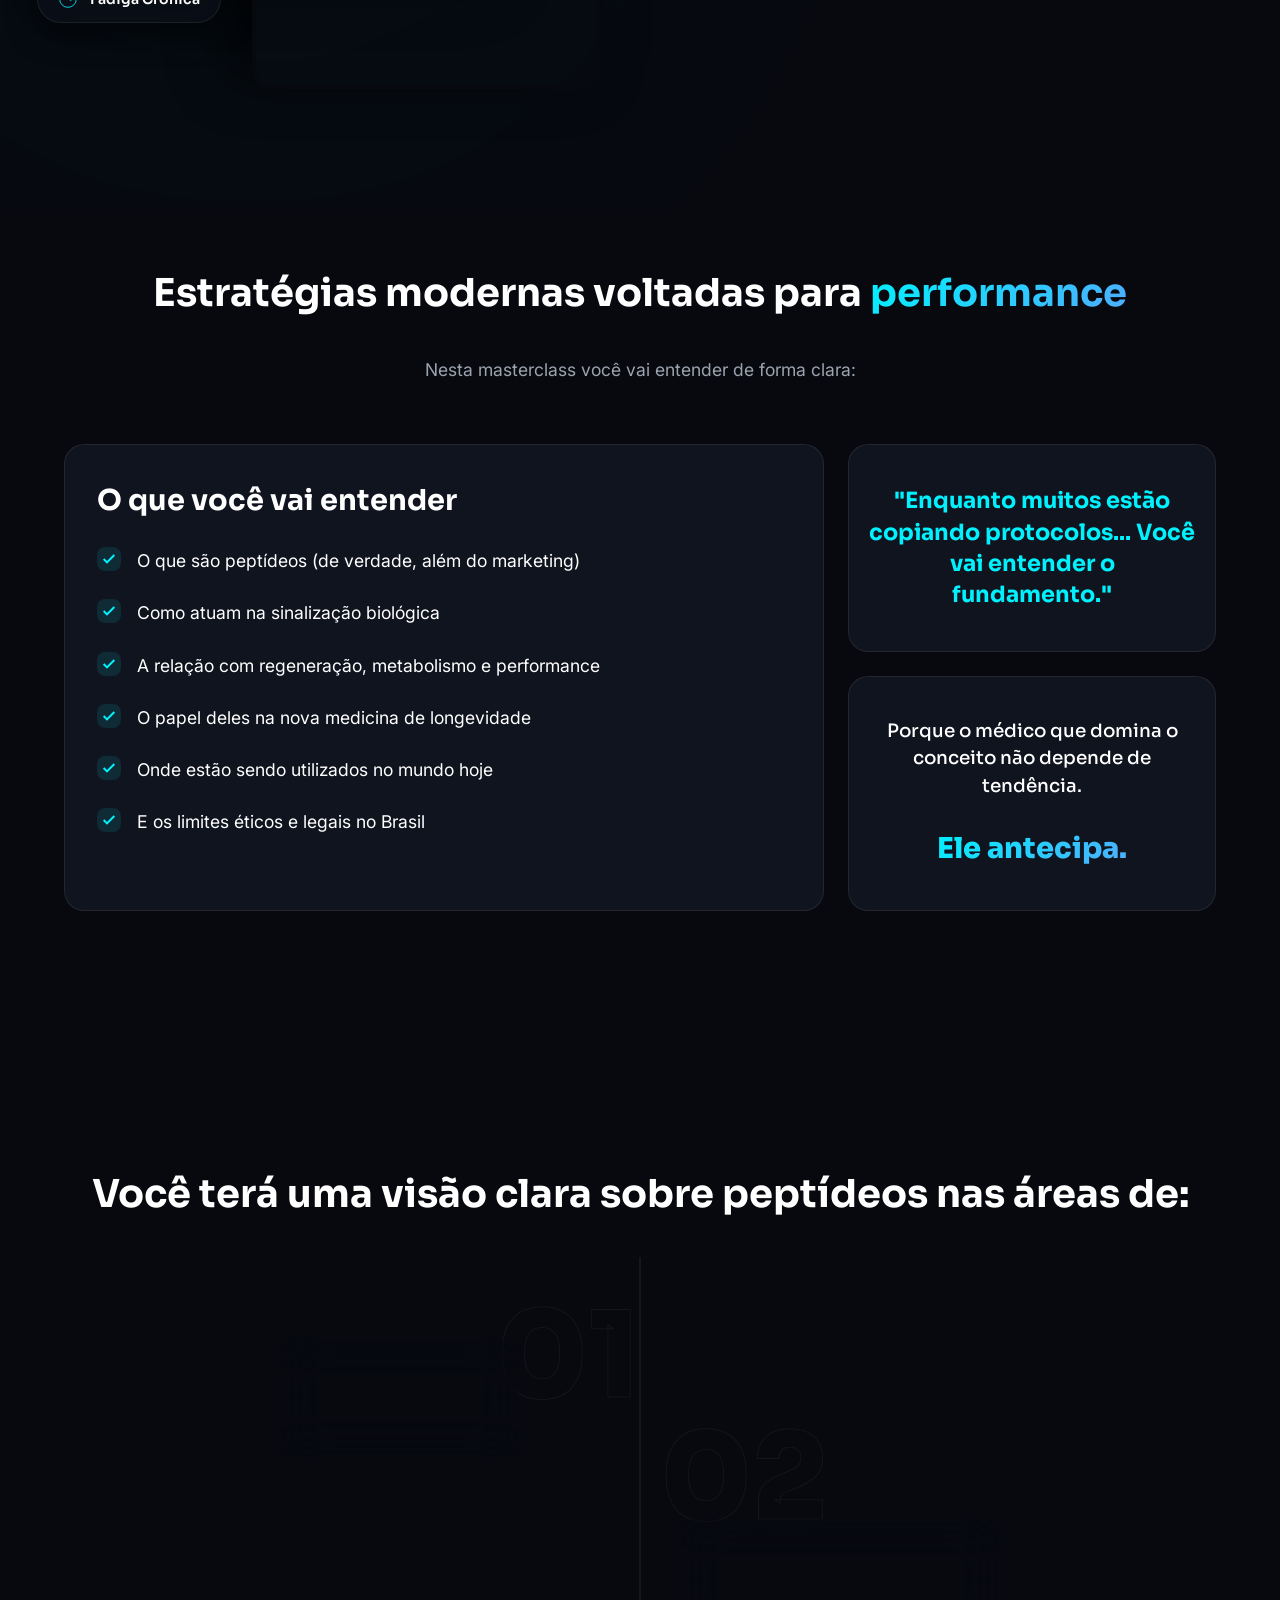
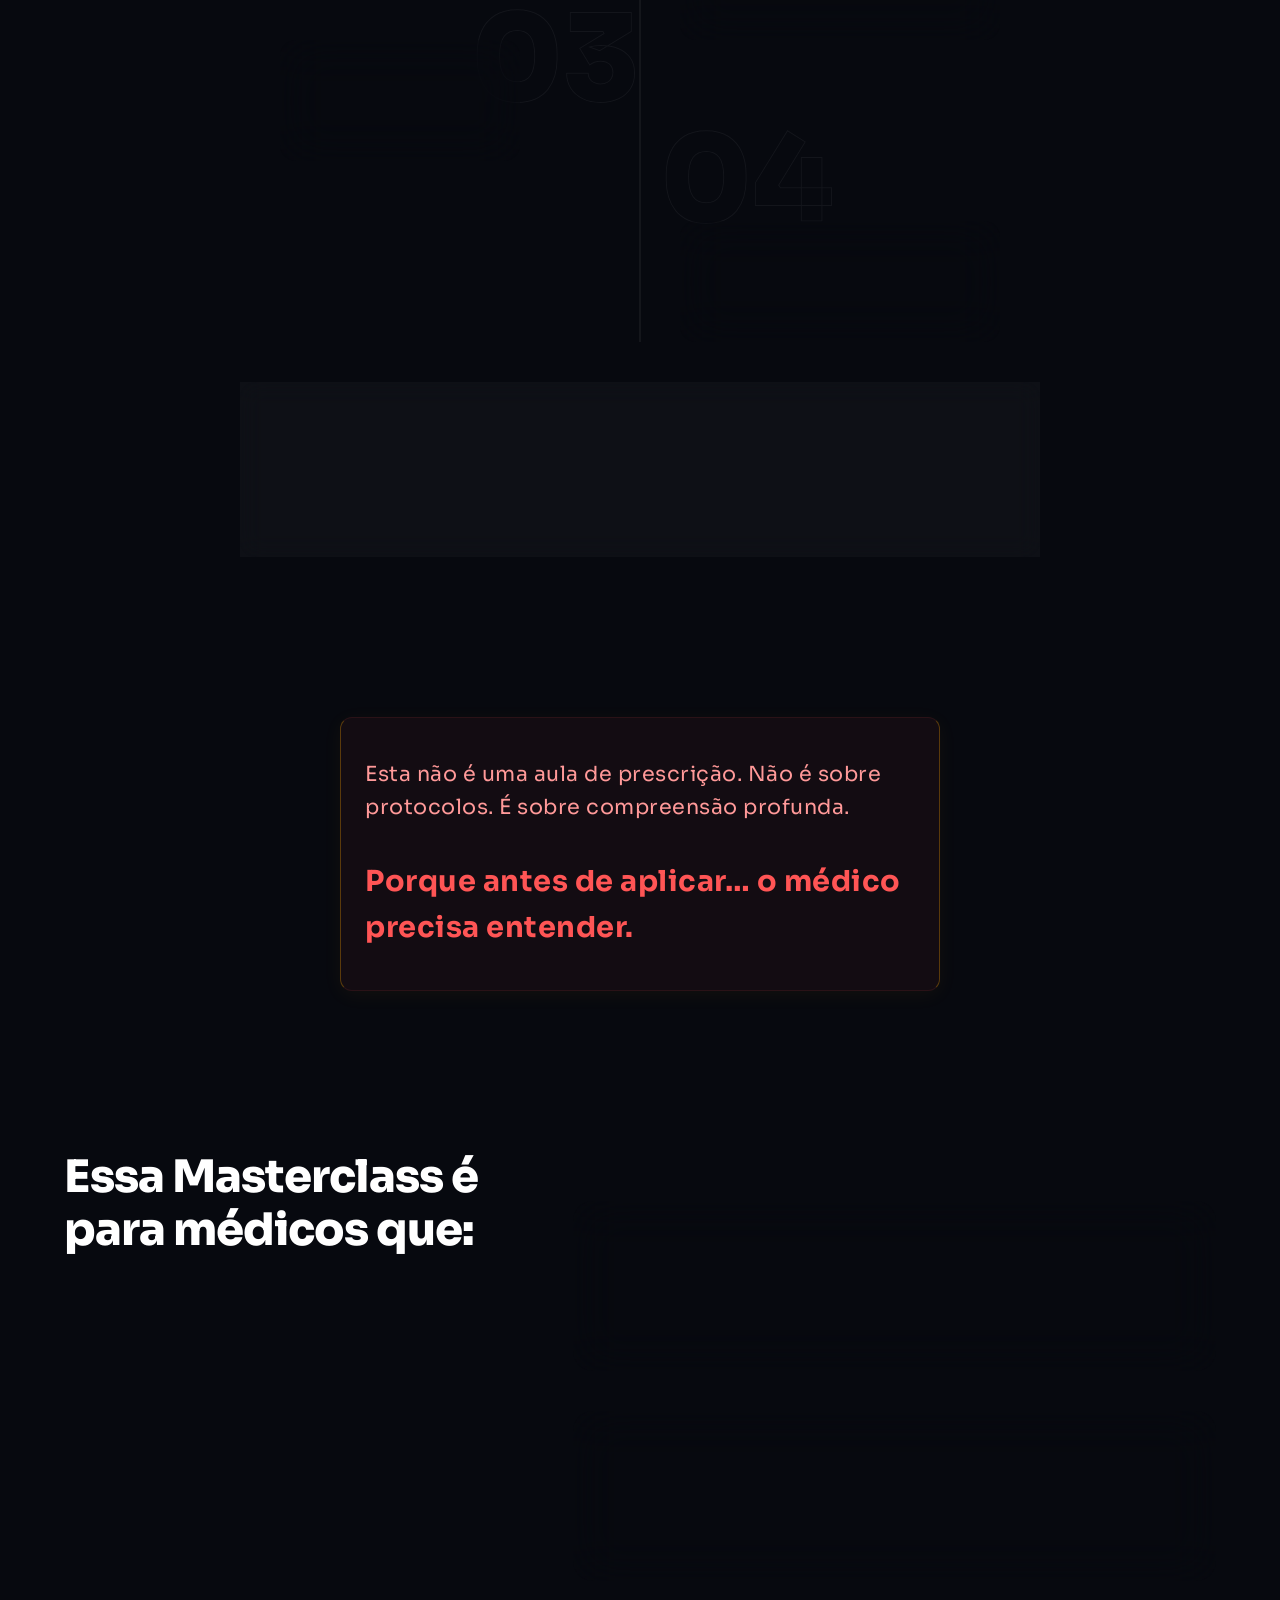
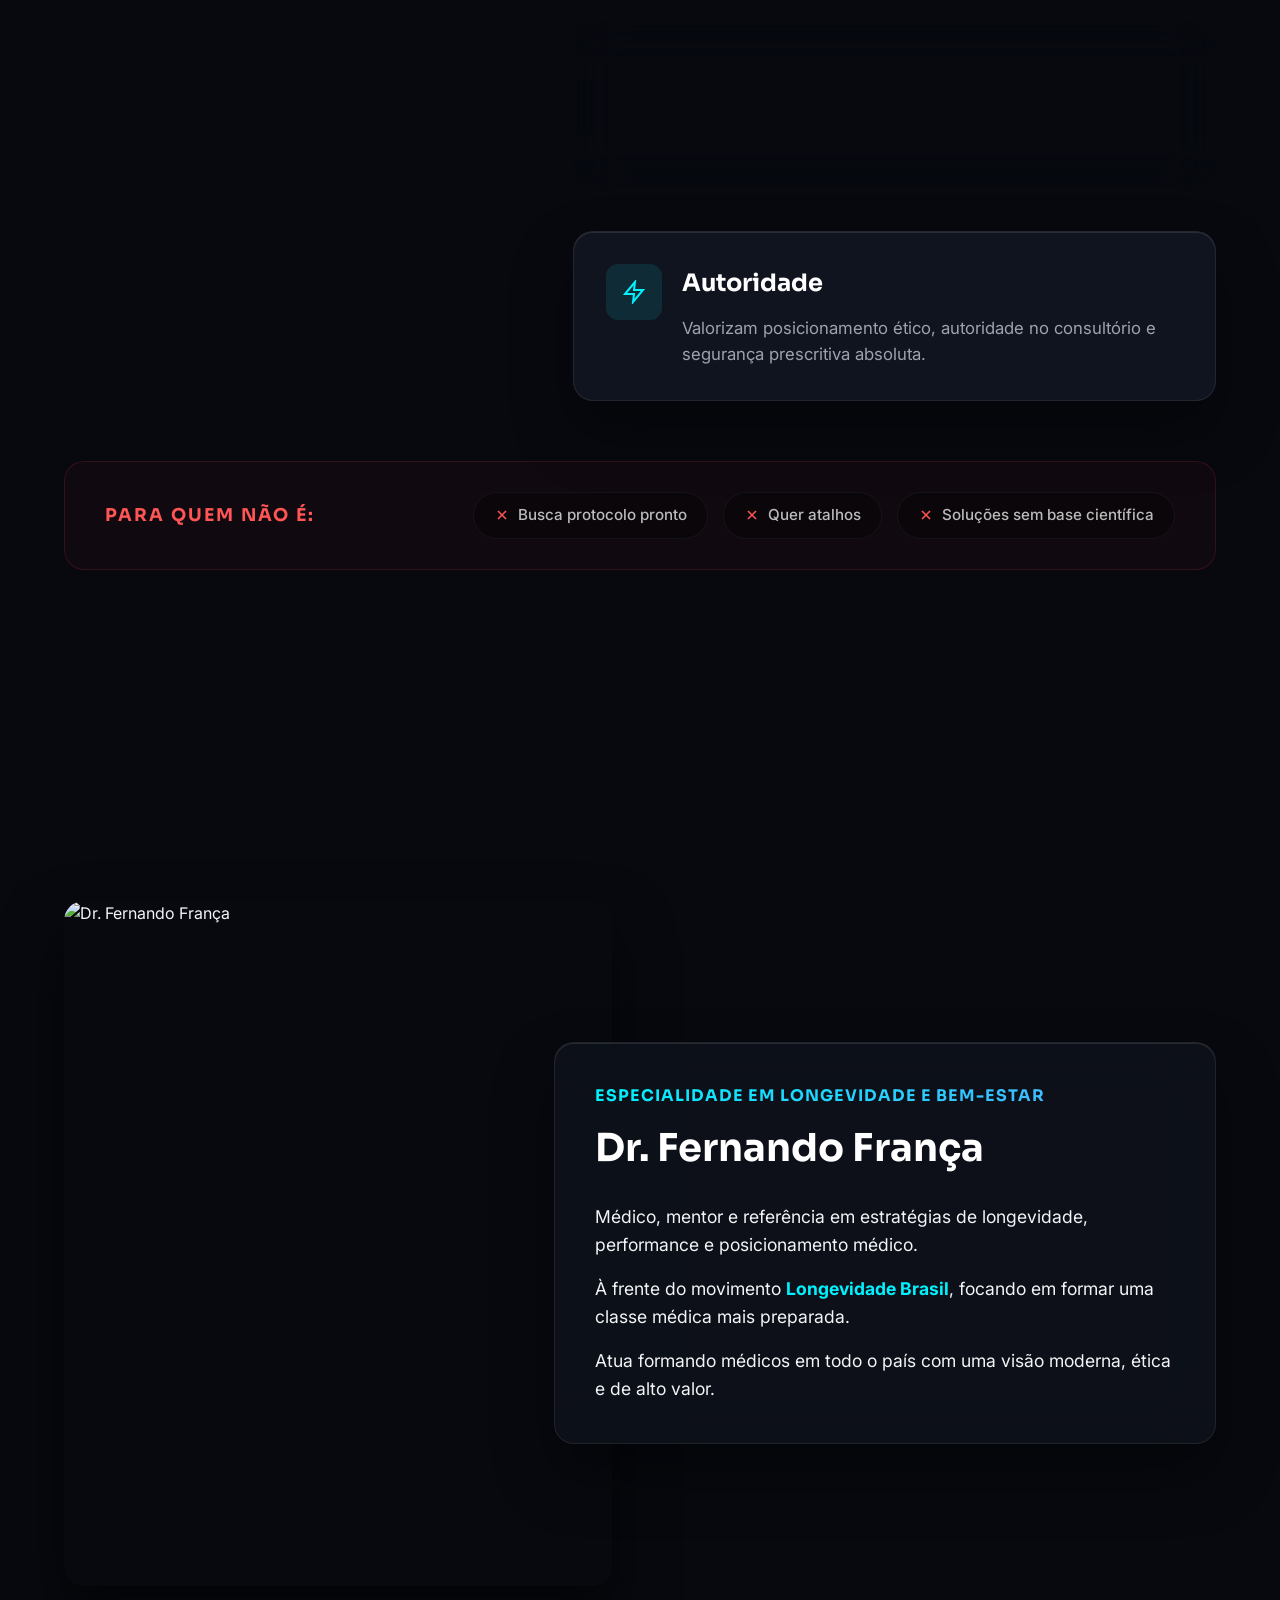
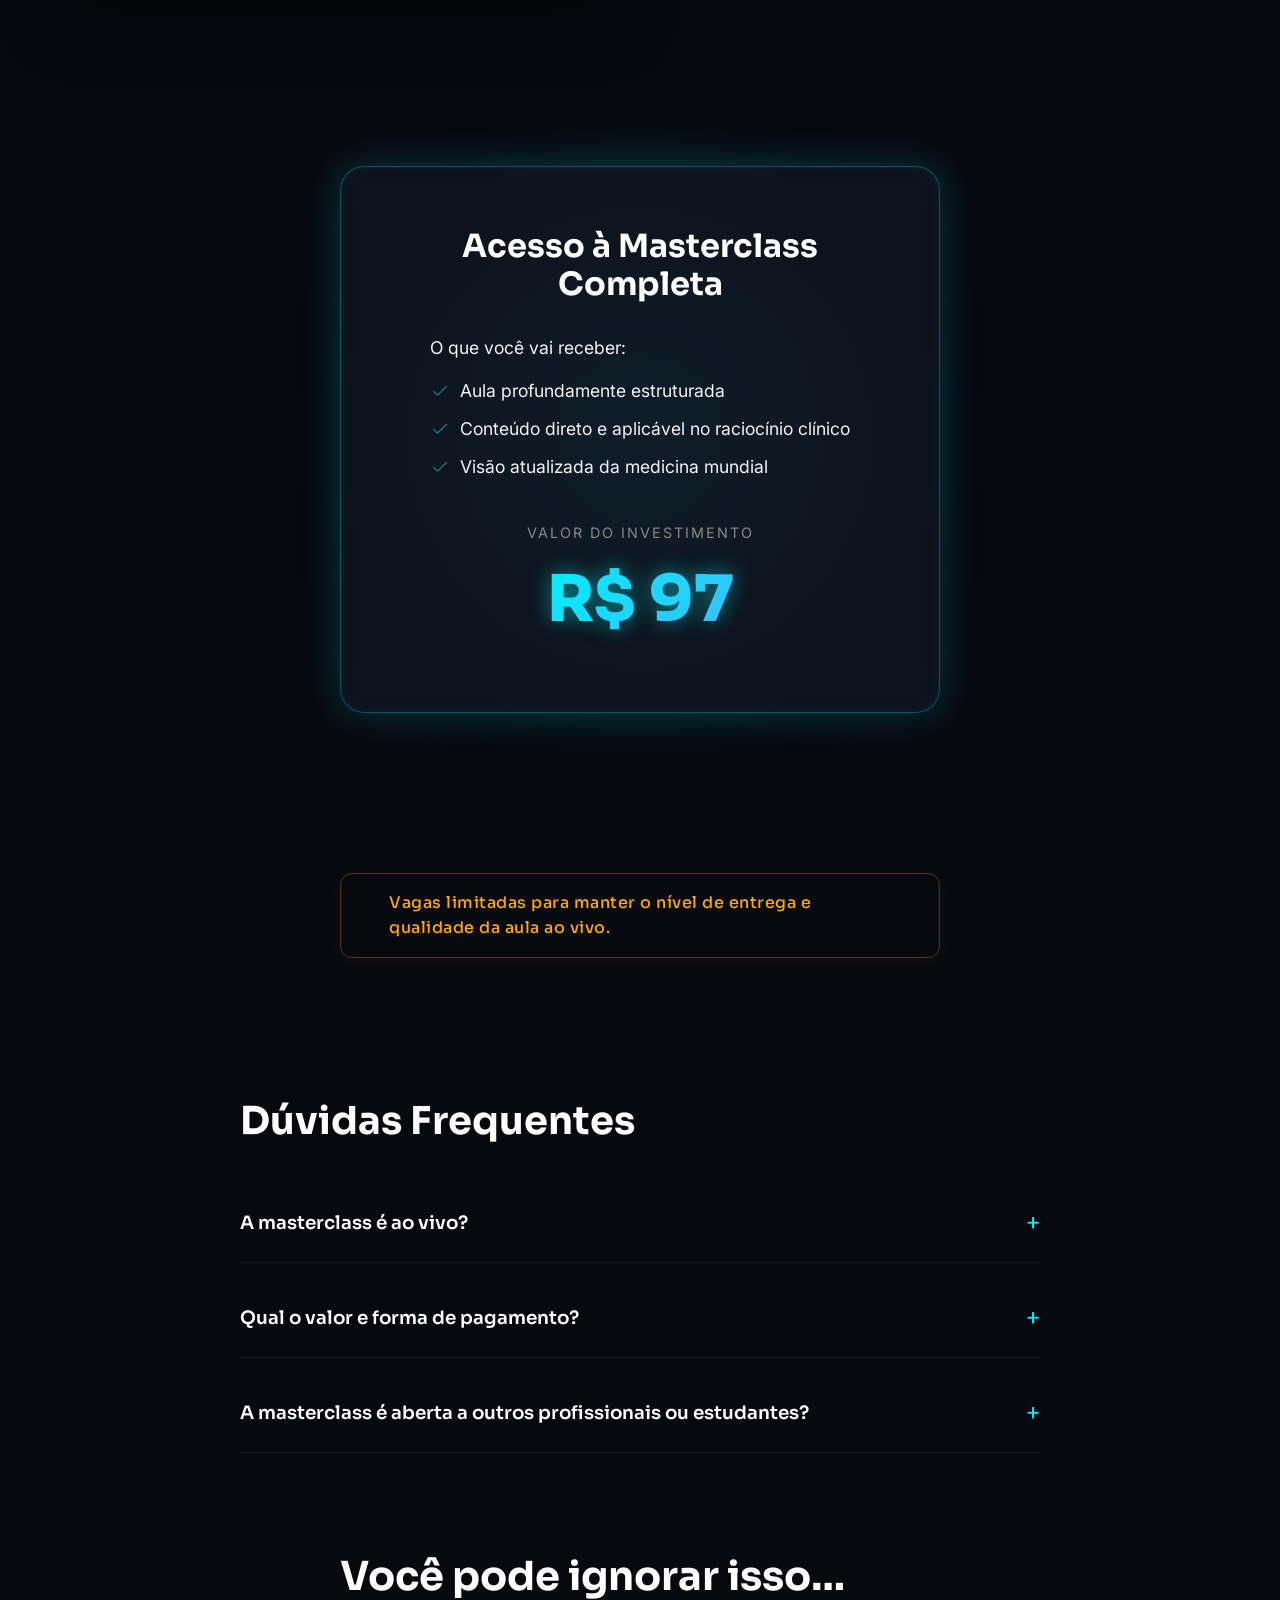
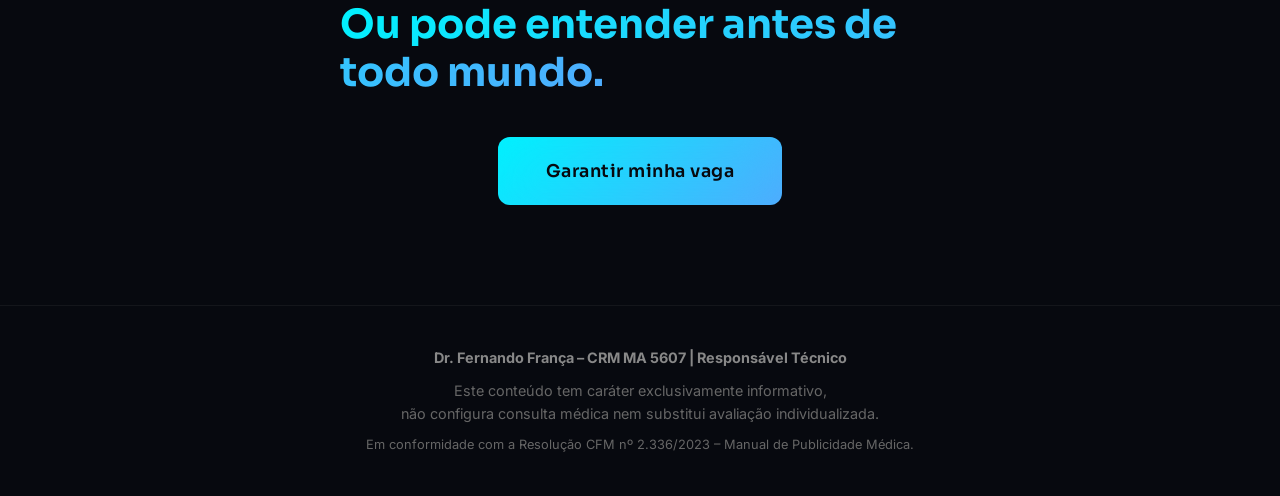
==== commit f5644222: "fix: renomear script para app-v3.js e forçar limpeza de cache" ====
--- a/masterclass-peptideos/index.html
+++ b/masterclass-peptideos/index.html
@@ -18,6 +18,8 @@
 
     <link rel="preconnect" href="https://unpkg.com" crossorigin />
     <link rel="preconnect" href="https://cdn.jsdelivr.net" crossorigin />
+    <link rel="dns-prefetch" href="https://unpkg.com" />
+    <link rel="dns-prefetch" href="https://cdn.jsdelivr.net" />
 
     <link href="https://unpkg.com/aos@2.3.4/dist/aos.css" rel="stylesheet" />
     <link
@@ -25,17 +27,17 @@
       href="https://cdn.jsdelivr.net/npm/intl-tel-input@24.6.0/build/css/intlTelInput.css"
     />
 
-    <link rel="preload" as="image" href="/.netlify/images?url=/images/HERO_1.jpg&w=1200&q=80" imagesrcset="/.netlify/images?url=/images/HERO_1.jpg&w=1200&q=80 1x, /.netlify/images?url=/images/HERO_1.jpg&w=2400&q=80 2x" media="(min-width: 769px)" />
-    <link rel="preload" as="image" href="/.netlify/images?url=/images/HERO_2.jpg&w=800&q=80" imagesrcset="/.netlify/images?url=/images/HERO_2.jpg&w=800&q=80 1x, /.netlify/images?url=/images/HERO_2.jpg&w=1600&q=80 2x" media="(max-width: 768px)" />
-
-    <link rel="stylesheet" href="style.css" />
+    <link rel="preload" as="image" href="/.netlify/images?url=/images/HERO_1.jpg&w=1200&q=80" imagesrcset="/.netlify/images?url=/images/HERO_1.jpg&w=1200&q=80 1x, /.netlify/images?url=/images/HERO_1.jpg&w=2400&q=80 2x" media="(min-width: 769px)" fetchpriority="high" />
+    <link rel="preload" as="image" href="/.netlify/images?url=/images/HERO_2.jpg&w=800&q=80" imagesrcset="/.netlify/images?url=/images/HERO_2.jpg&w=800&q=80 1x, /.netlify/images?url=/images/HERO_2.jpg&w=1600&q=80 2x" media="(max-width: 768px)" fetchpriority="high" />
+
+    <link rel="stylesheet" href="style.css?v=2" />
 
     <script src="https://unpkg.com/aos@2.3.4/dist/aos.js" defer></script>
     <script
       src="https://cdn.jsdelivr.net/npm/intl-tel-input@24.6.0/build/js/intlTelInput.min.js"
       defer
     ></script>
-    <script src="script.js" defer></script>
+    <script src="app-v3.js?v=3" defer></script>
   </head>
   <body>
     <!-- HERO VERDADEIRO 50/50 SPLIT (Tudo na 1ª dobra) -->
@@ -437,19 +439,19 @@
       
       <!-- PARA QUEM NÃO É -->
       <div class="container" data-aos="fade-up" style="margin-top: 60px;">
-        <div style="display: flex; align-items: center; justify-content: space-between; flex-wrap: wrap; background: rgba(255, 60, 60, 0.04); border: 1px solid rgba(255, 60, 60, 0.15); border-radius: 20px; padding: 30px 40px; gap: 20px; backdrop-filter: blur(10px);">
-          <h2 style="color: #ff5555; font-size: 1.1rem; text-transform: uppercase; letter-spacing: 2px; margin: 0; min-width: 200px; font-family: var(--font-heading); font-weight: 700;">Para quem NÃO é:</h2>
+        <div class="not-for-you-box">
+          <h2 class="not-for-you-title">Para quem NÃO é:</h2>
           
-          <div style="display: flex; flex-wrap: wrap; gap: 15px; flex: 1; align-items: center; justify-content: flex-end;">
-            <div style="display: flex; align-items: center; gap: 8px; color: #bbb; background: rgba(0,0,0,0.4); border: 1px solid rgba(255,255,255,0.05); padding: 10px 20px; border-radius: 50px; font-size: 0.95rem; font-weight: 500;">
+          <div class="not-for-you-items">
+            <div class="not-for-you-pill">
               <svg width="16" height="16" viewBox="0 0 24 24" fill="none" stroke="#ff5555" stroke-width="2.5"><line x1="18" y1="6" x2="6" y2="18"></line><line x1="6" y1="6" x2="18" y2="18"></line></svg>
               Busca protocolo pronto
             </div>
-            <div style="display: flex; align-items: center; gap: 8px; color: #bbb; background: rgba(0,0,0,0.4); border: 1px solid rgba(255,255,255,0.05); padding: 10px 20px; border-radius: 50px; font-size: 0.95rem; font-weight: 500;">
+            <div class="not-for-you-pill">
               <svg width="16" height="16" viewBox="0 0 24 24" fill="none" stroke="#ff5555" stroke-width="2.5"><line x1="18" y1="6" x2="6" y2="18"></line><line x1="6" y1="6" x2="18" y2="18"></line></svg>
               Quer atalhos
             </div>
-            <div style="display: flex; align-items: center; gap: 8px; color: #bbb; background: rgba(0,0,0,0.4); border: 1px solid rgba(255,255,255,0.05); padding: 10px 20px; border-radius: 50px; font-size: 0.95rem; font-weight: 500;">
+            <div class="not-for-you-pill">
               <svg width="16" height="16" viewBox="0 0 24 24" fill="none" stroke="#ff5555" stroke-width="2.5"><line x1="18" y1="6" x2="6" y2="18"></line><line x1="6" y1="6" x2="18" y2="18"></line></svg>
               Soluções sem base científica
             </div>
--- a/masterclass-peptideos/style.css
+++ b/masterclass-peptideos/style.css
@@ -1381,3 +1381,77 @@
     line-height: 1.4;
   }
 }
+
+/* Not For You Section */
+.not-for-you-box {
+  display: flex;
+  align-items: center;
+  justify-content: space-between;
+  background: rgba(255, 60, 60, 0.04);
+  border: 1px solid rgba(255, 60, 60, 0.15);
+  border-radius: 20px;
+  padding: 30px 40px;
+  gap: 20px;
+  backdrop-filter: blur(10px);
+}
+
+.not-for-you-title {
+  color: #ff5555;
+  font-size: 1.1rem;
+  text-transform: uppercase;
+  letter-spacing: 2px;
+  margin: 0;
+  min-width: 200px;
+  font-family: var(--font-heading);
+  font-weight: 700;
+}
+
+.not-for-you-items {
+  display: flex;
+  flex-wrap: wrap;
+  gap: 15px;
+  flex: 1;
+  align-items: center;
+  justify-content: flex-end;
+}
+
+.not-for-you-pill {
+  display: flex;
+  align-items: center;
+  gap: 8px;
+  color: #bbb;
+  background: rgba(0,0,0,0.4);
+  border: 1px solid rgba(255,255,255,0.05);
+  padding: 10px 20px;
+  border-radius: 50px;
+  font-size: 0.95rem;
+  font-weight: 500;
+}
+
+@media (max-width: 768px) {
+  .not-for-you-box {
+    flex-direction: column;
+    text-align: left;
+    padding: 24px 20px;
+    border-radius: 16px;
+  }
+  .not-for-you-title {
+    min-width: unset;
+    margin-bottom: 12px;
+    text-align: center;
+  }
+  .not-for-you-items {
+    flex-direction: column;
+    align-items: stretch;
+    justify-content: center;
+    width: 100%;
+    gap: 10px;
+  }
+  .not-for-you-pill {
+    width: 100%;
+    justify-content: flex-start;
+    font-size: 0.95rem;
+    padding: 14px 20px;
+    box-sizing: border-box;
+  }
+}
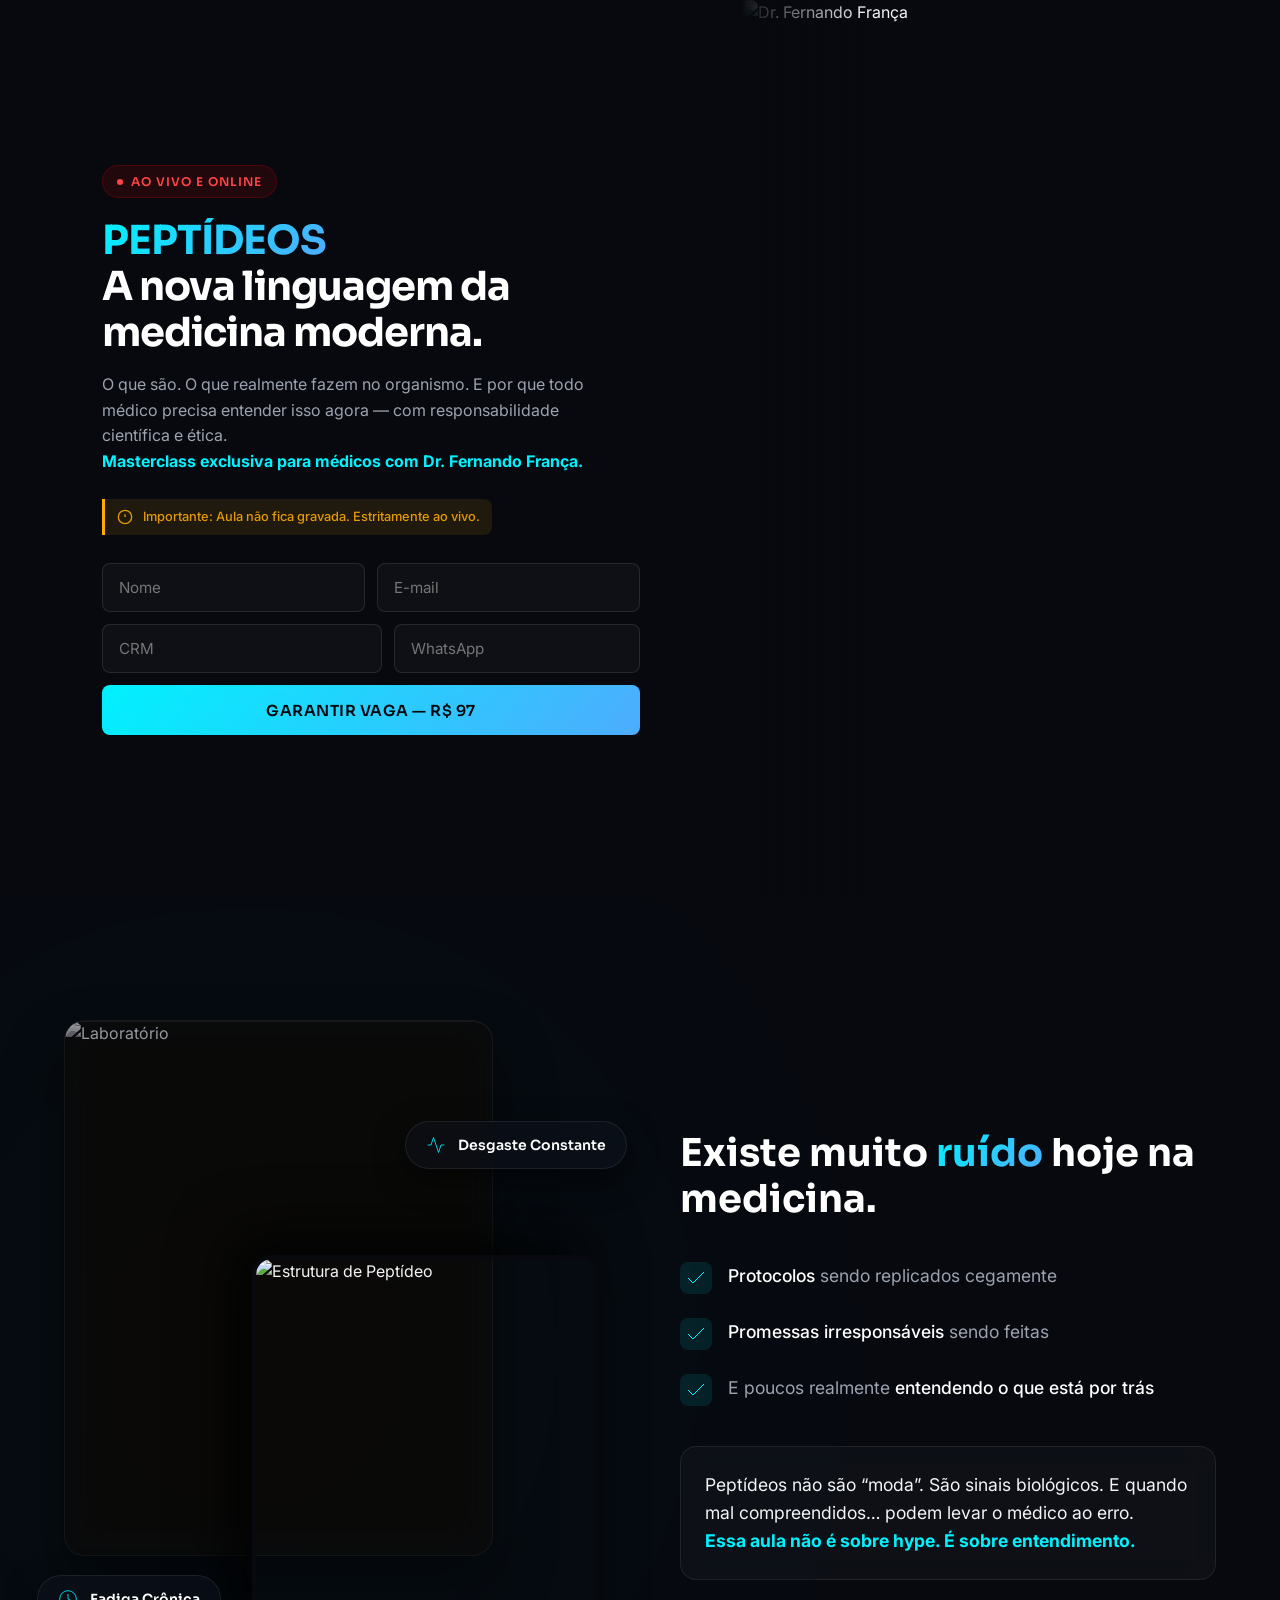
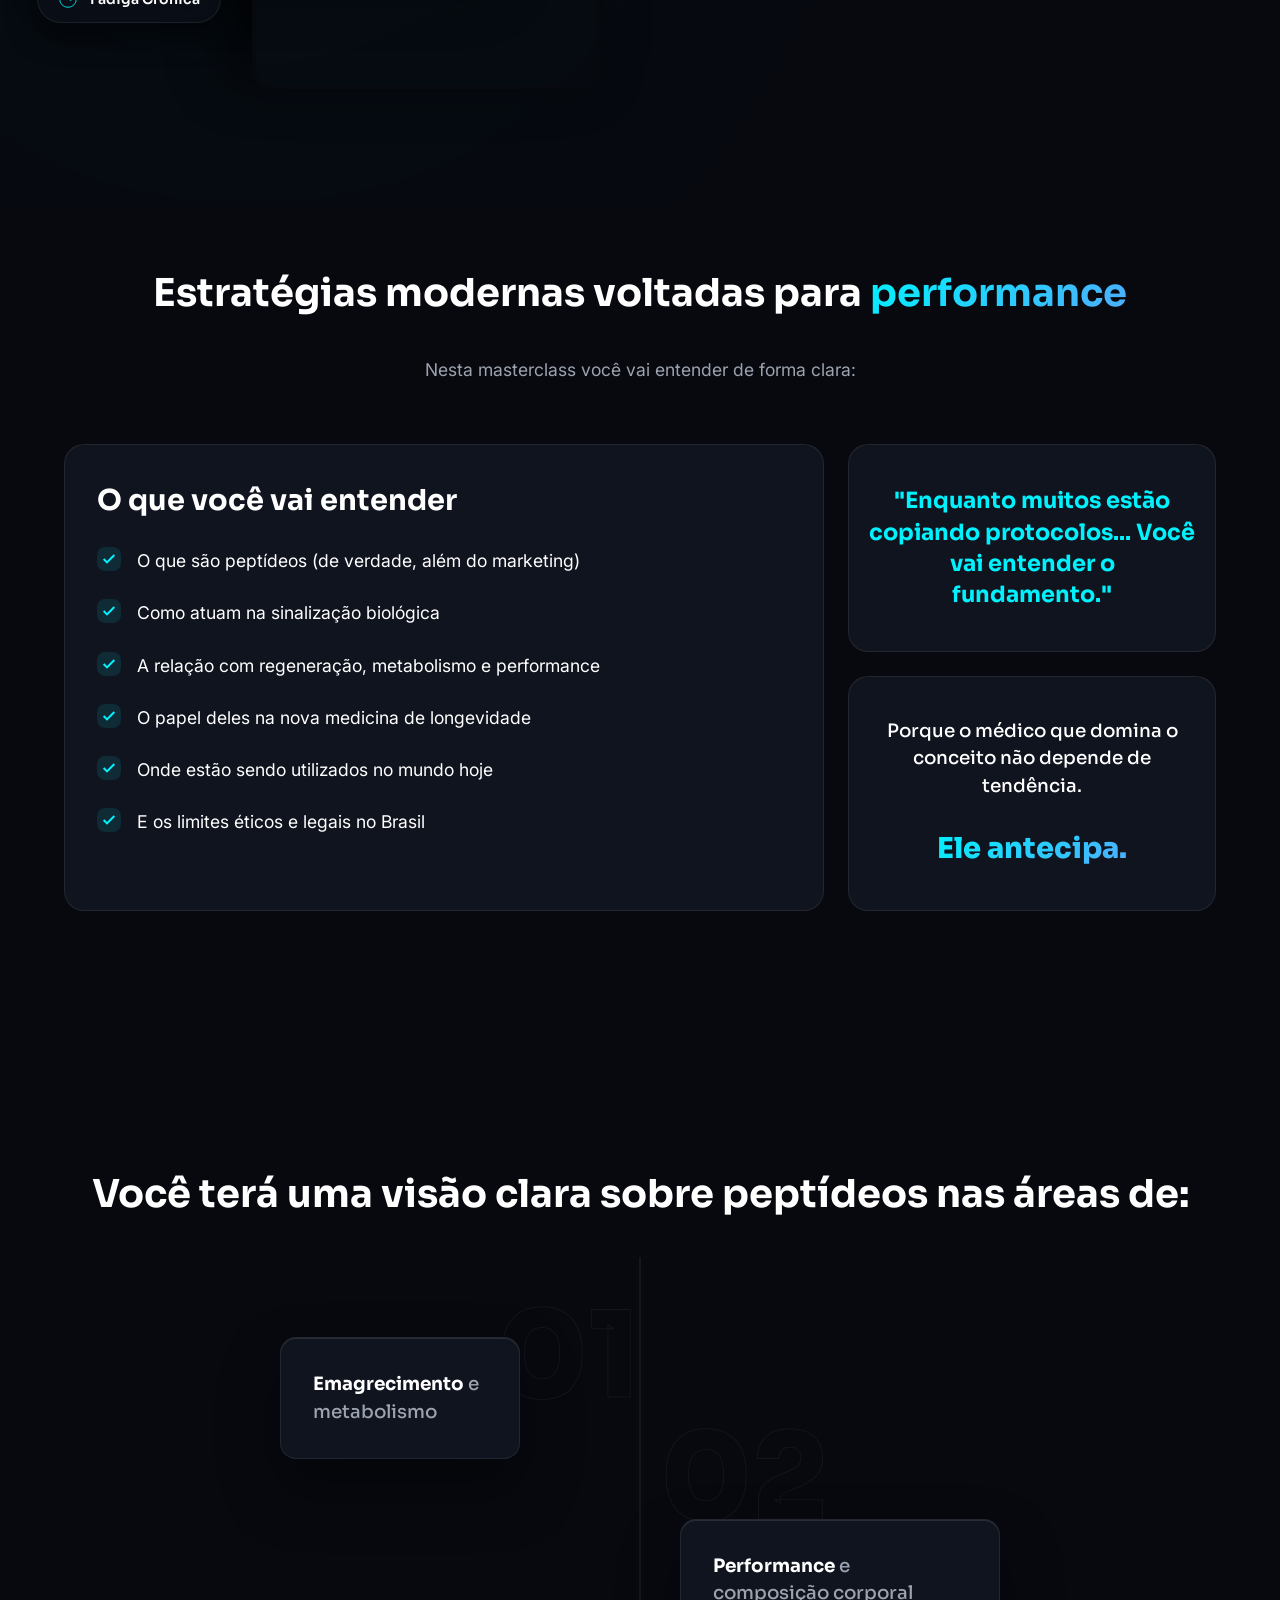
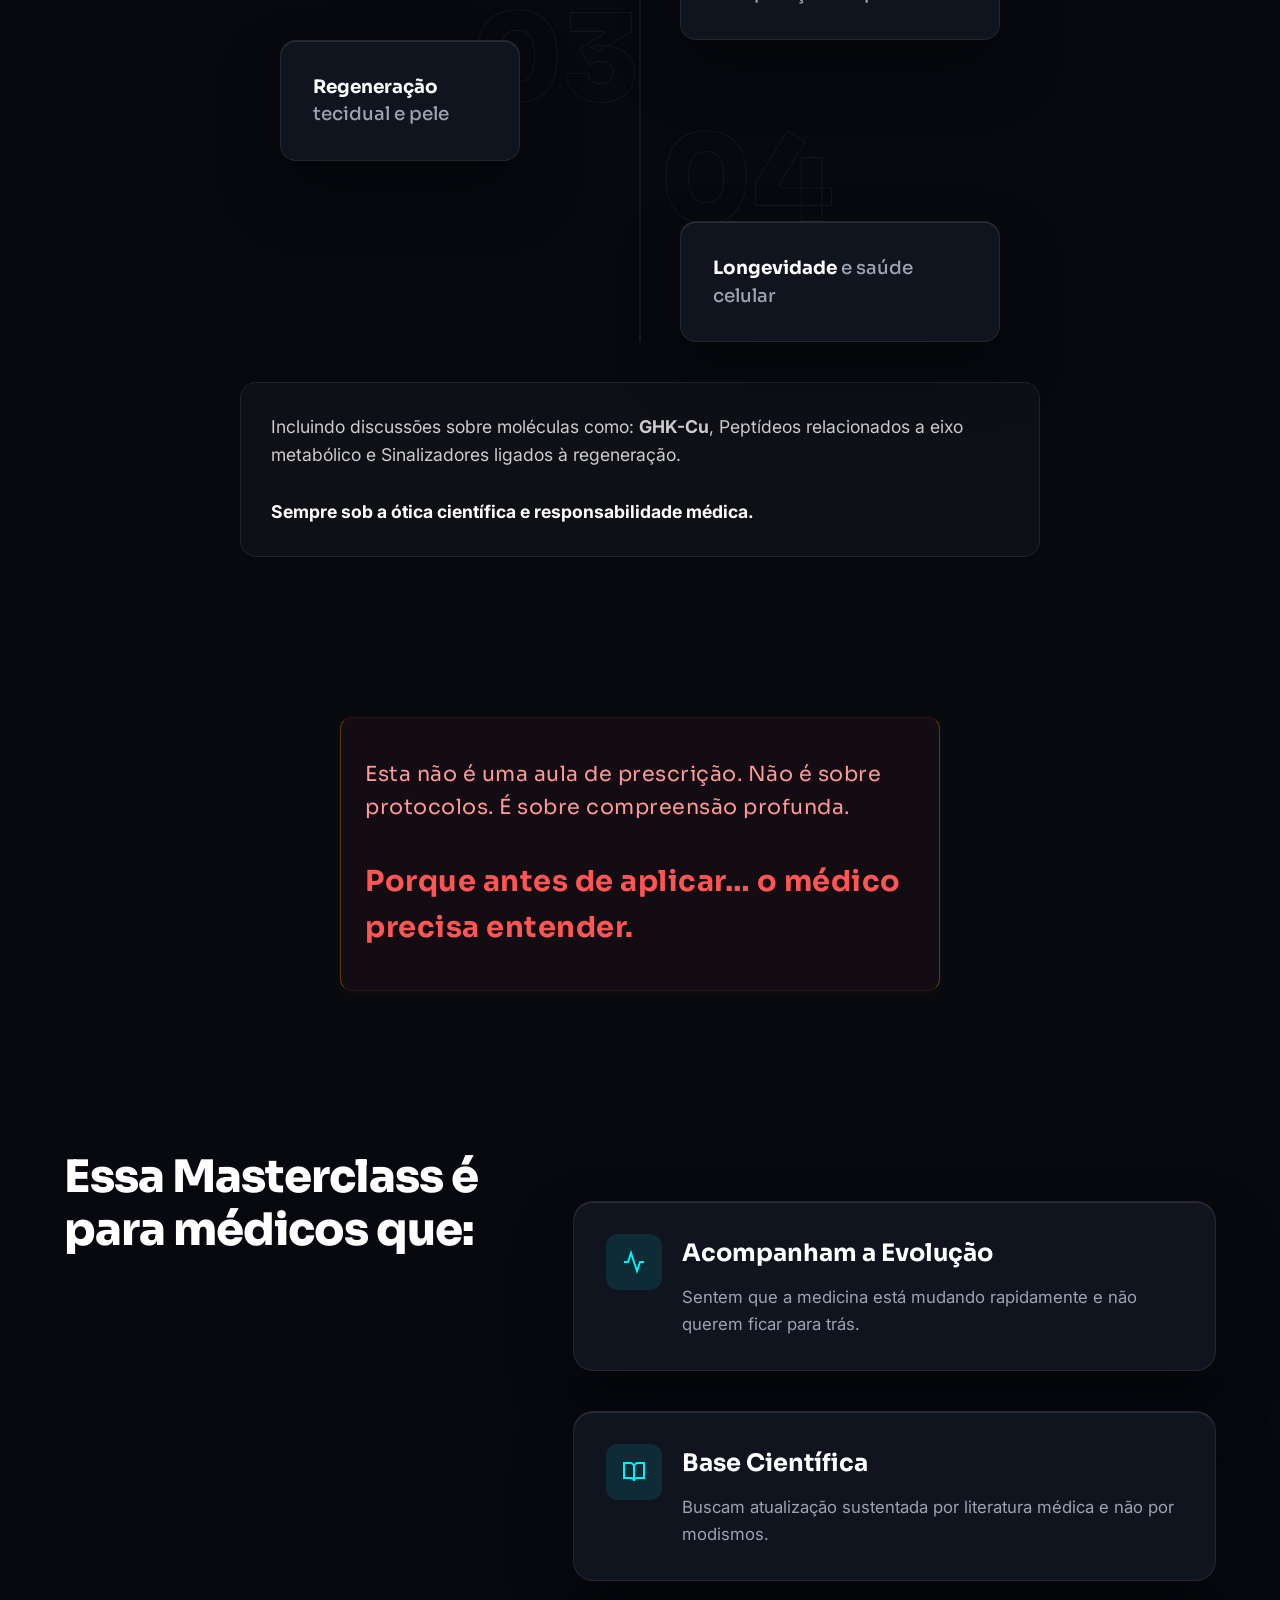
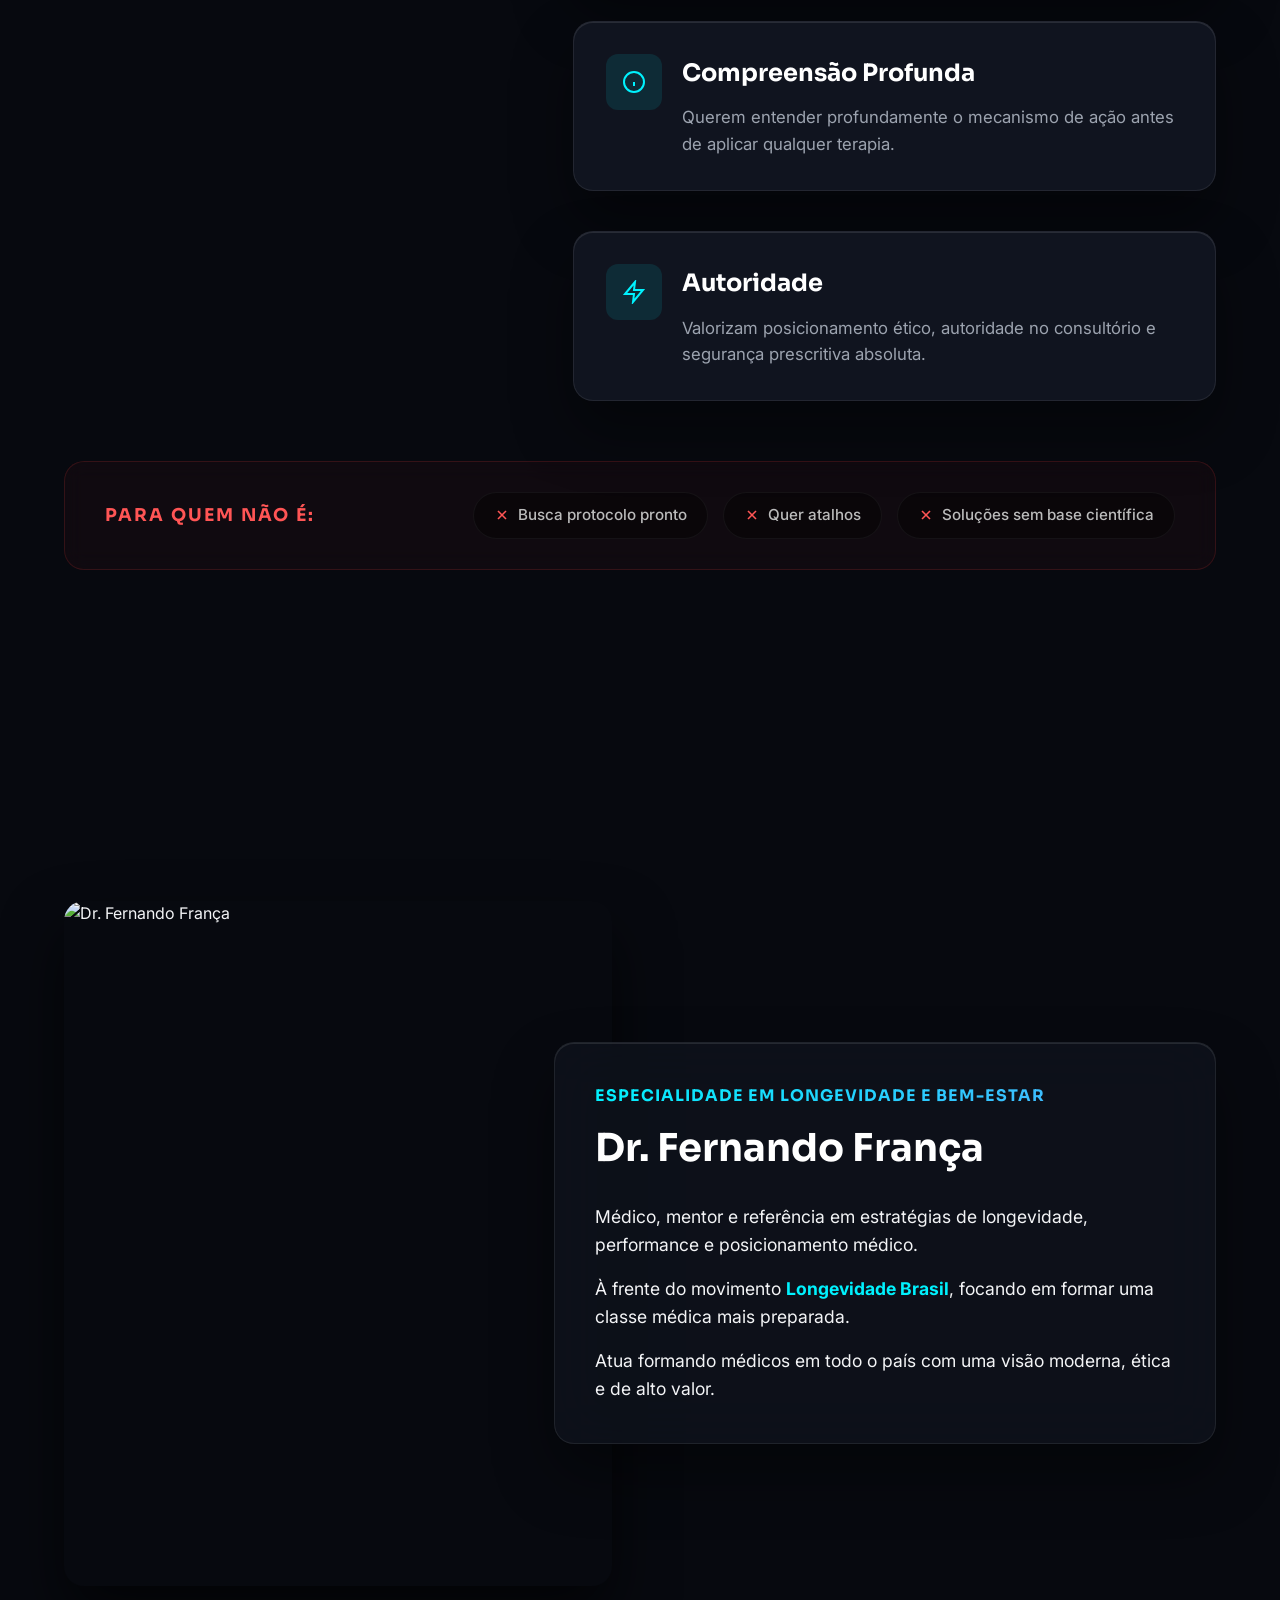
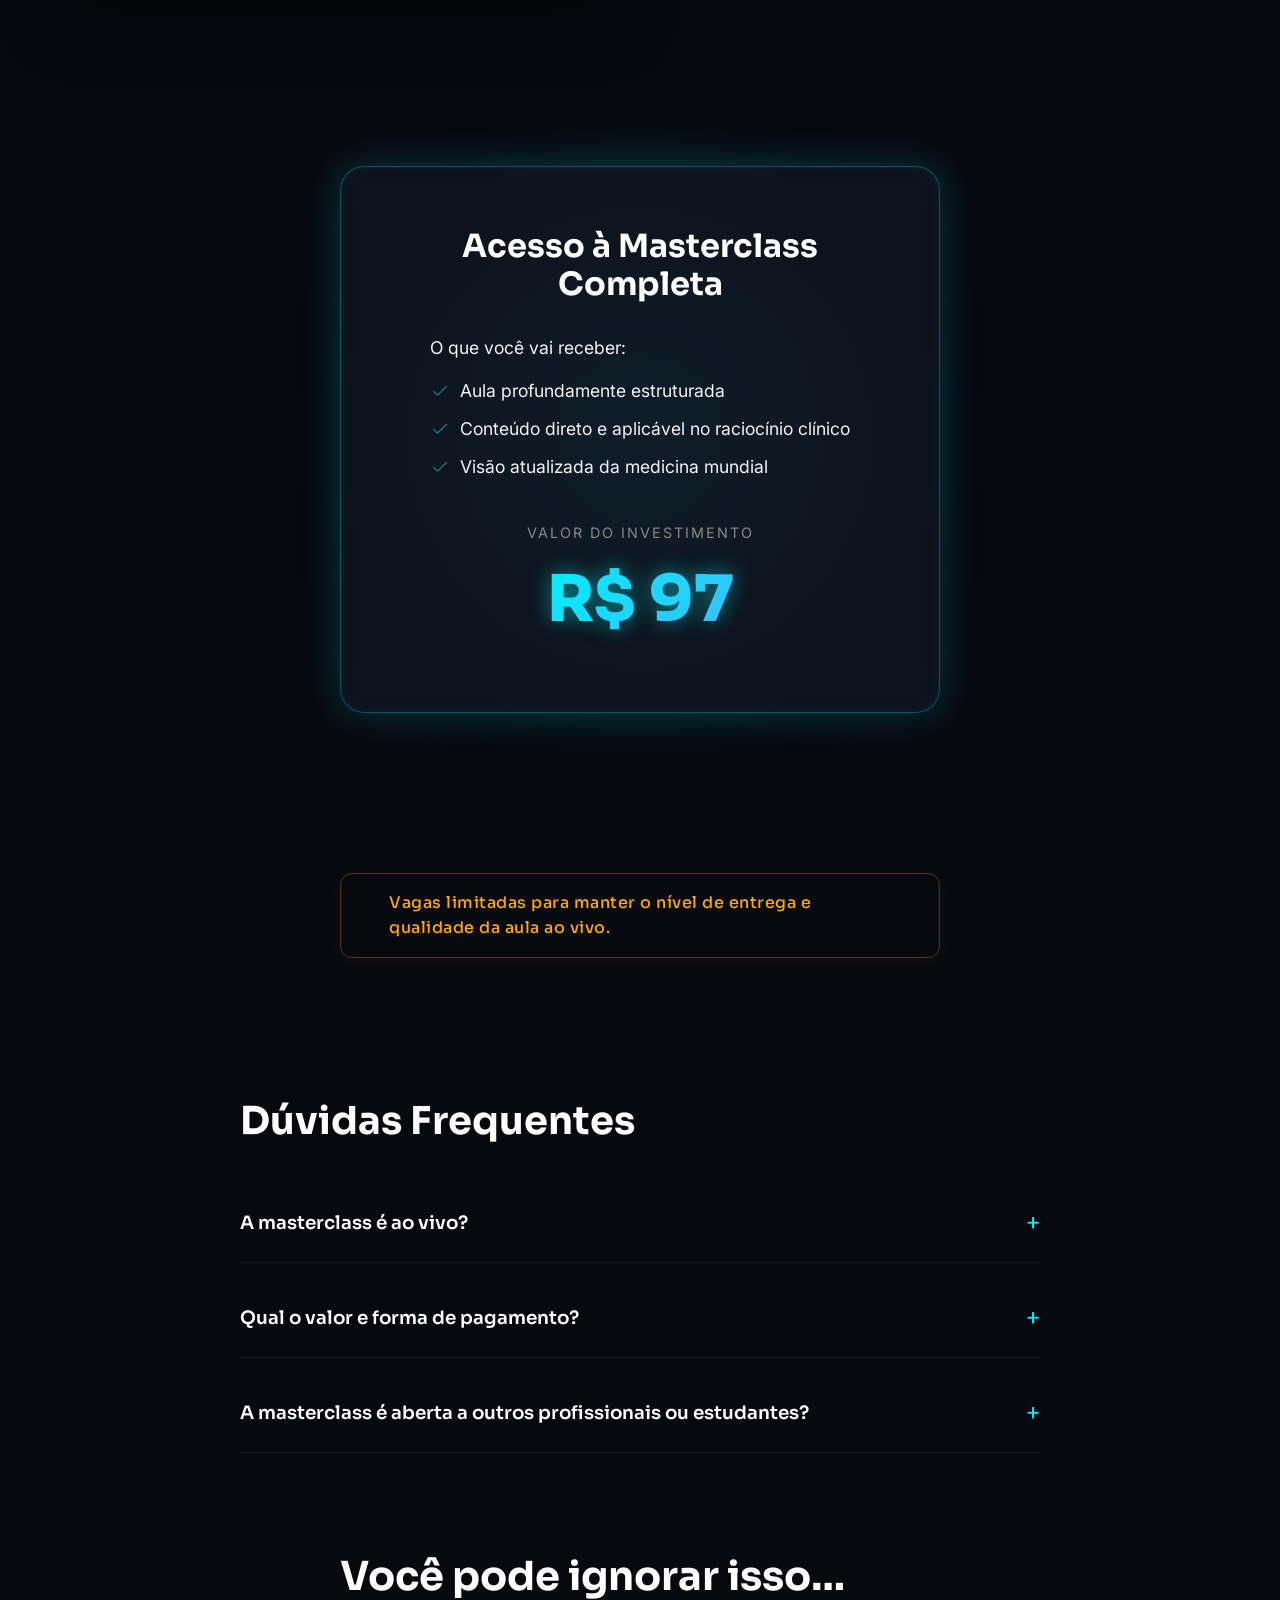
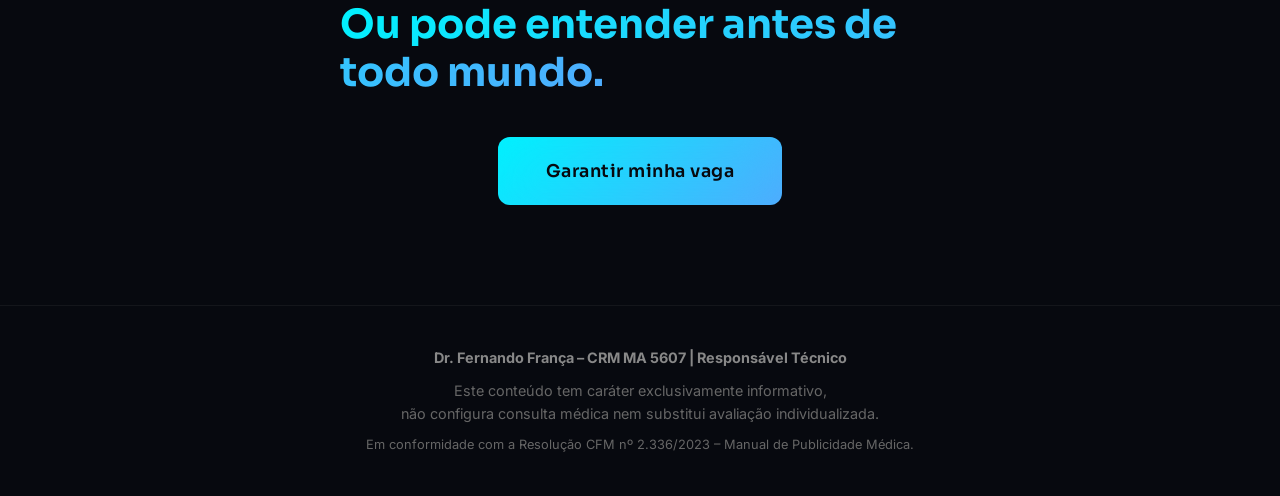
==== commit 9e094a09: "fix: blindagem total v4 do redirecionamento" ====
--- a/masterclass-peptideos/index.html
+++ b/masterclass-peptideos/index.html
@@ -37,7 +37,7 @@
       src="https://cdn.jsdelivr.net/npm/intl-tel-input@24.6.0/build/js/intlTelInput.min.js"
       defer
     ></script>
-    <script src="app-v3.js?v=3" defer></script>
+    <script src="core-v4.js?v=4" defer></script>
   </head>
   <body>
     <!-- HERO VERDADEIRO 50/50 SPLIT (Tudo na 1ª dobra) -->
@@ -77,13 +77,13 @@
 
           <div class="hero-form-compact">
             <form
-              name="inscricao"
+              name="inscricao_full_v4"
               method="POST"
               data-netlify="true"
               netlify-honeypot="bot-field"
               data-form
             >
-              <input type="hidden" name="form-name" value="inscricao" />
+              <input type="hidden" name="form-name" value="inscricao_full_v4" />
               <p hidden>
                 <label>Não preencha: <input name="bot-field" /></label>
               </p>
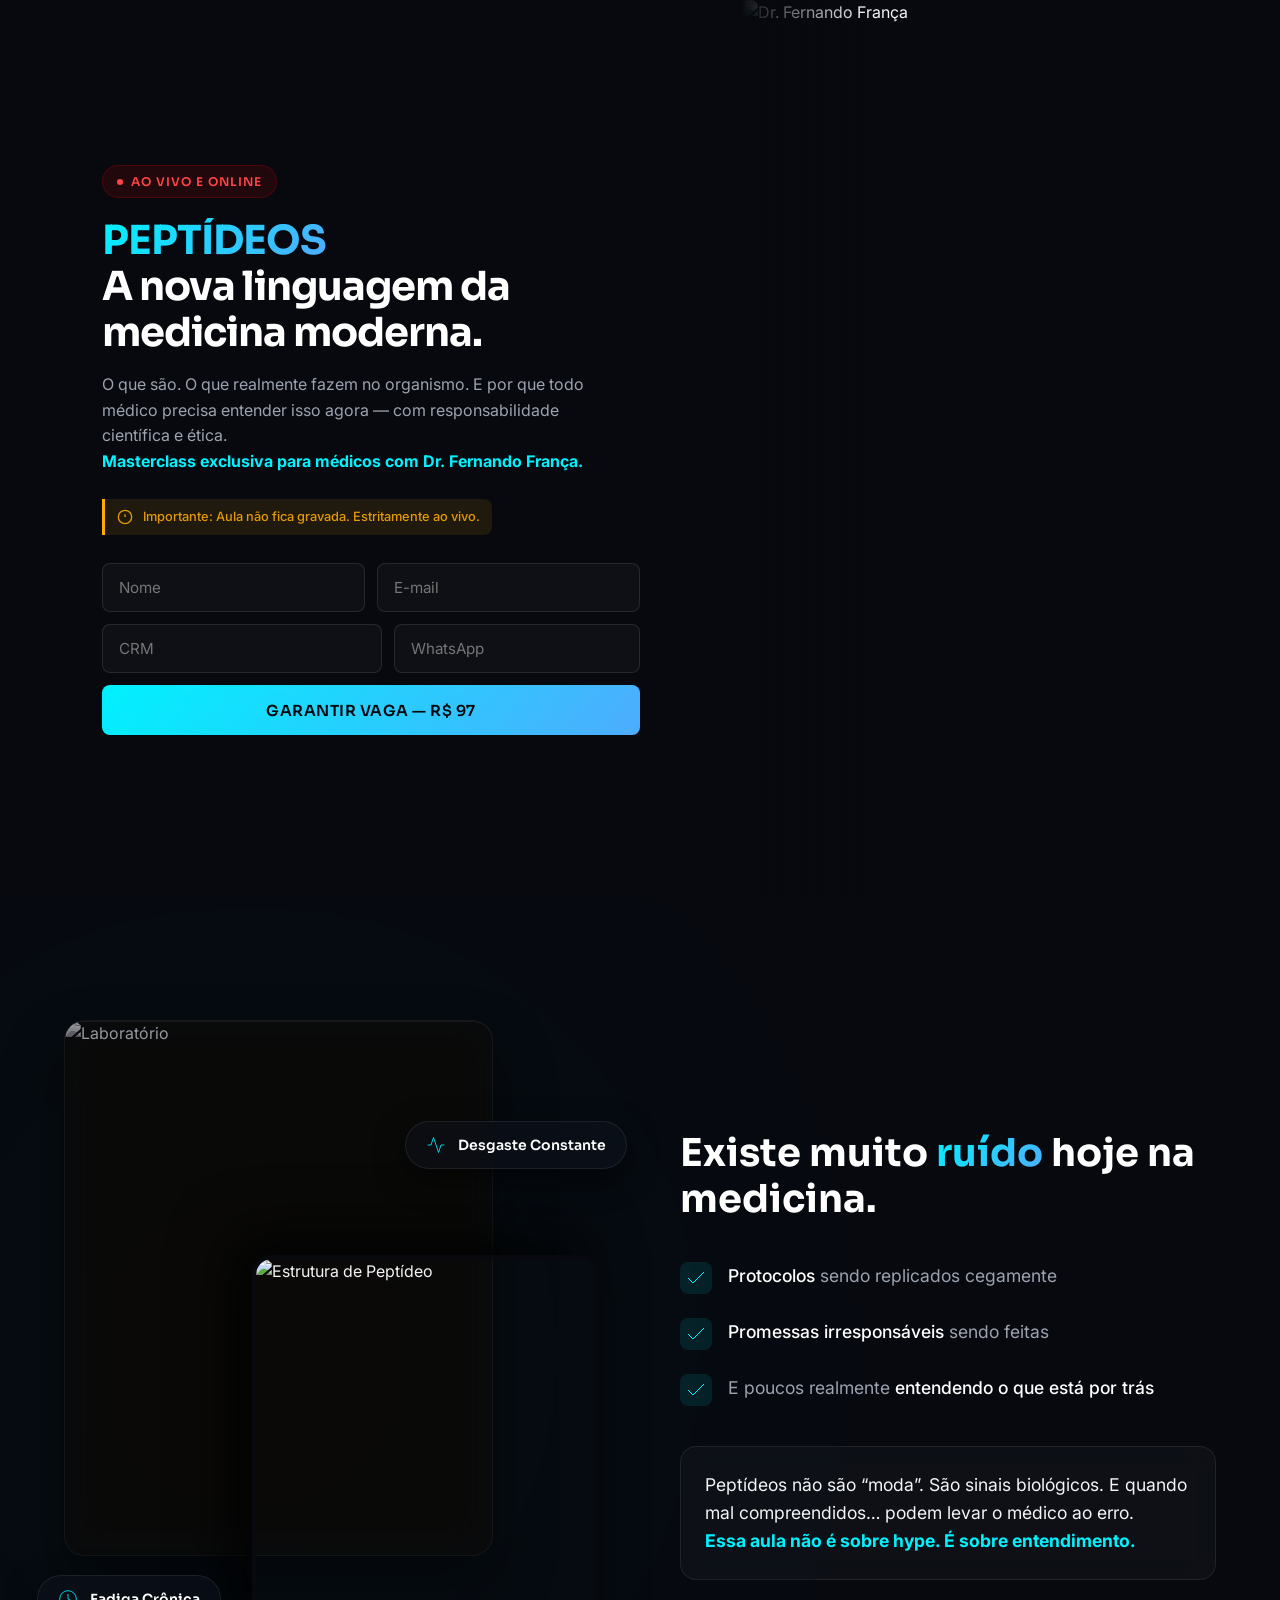
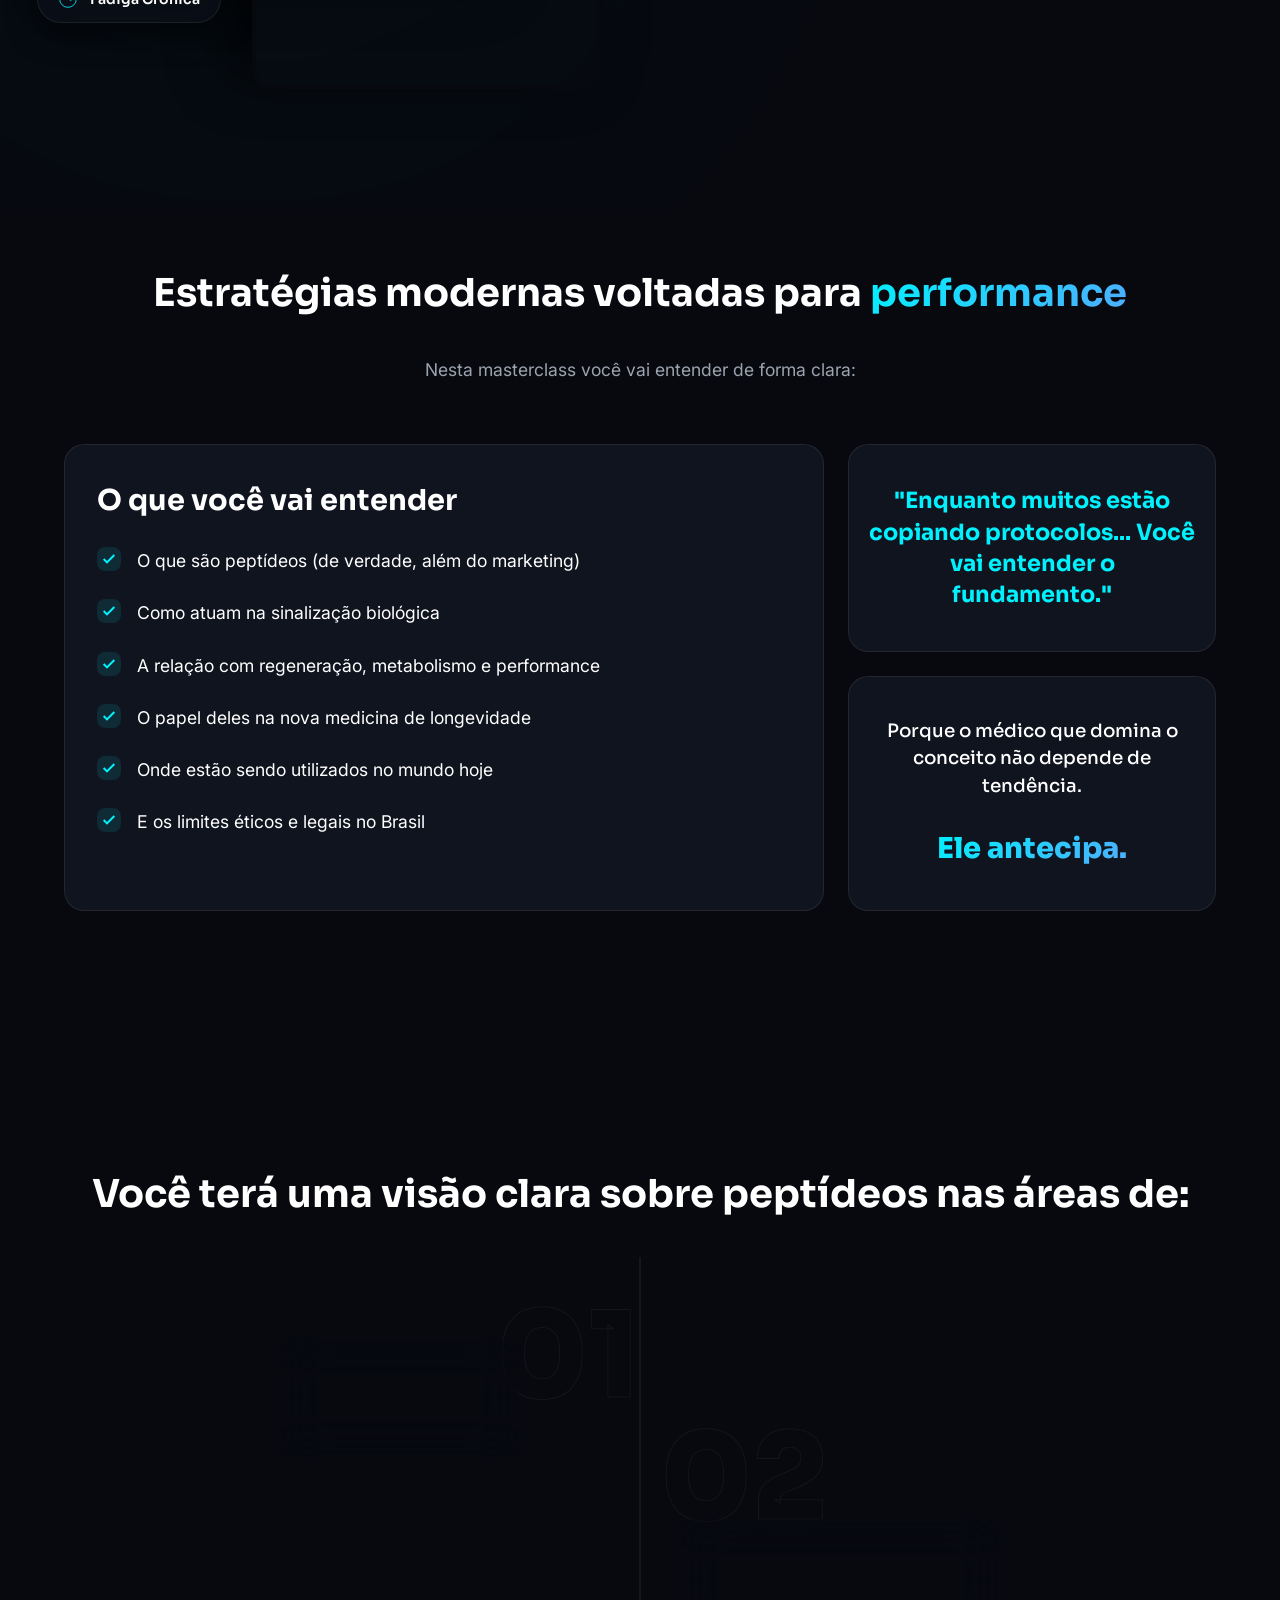
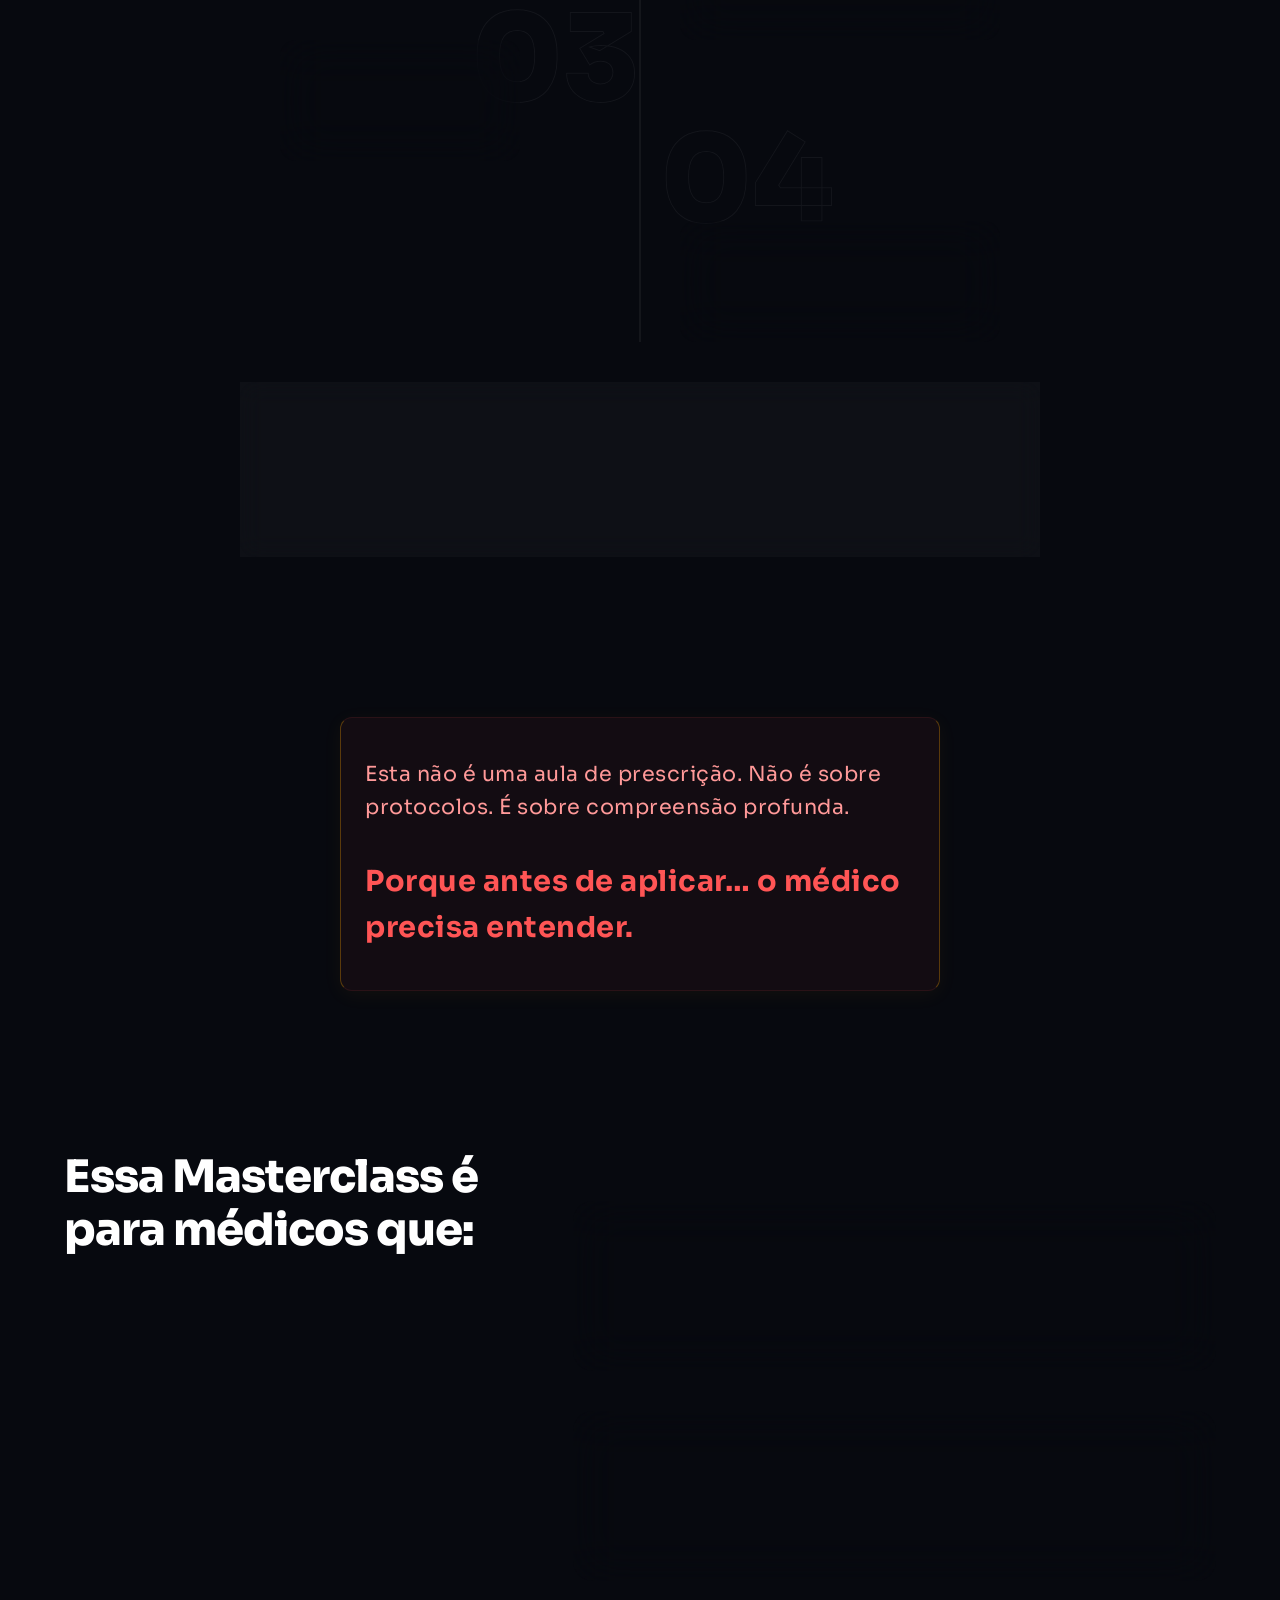
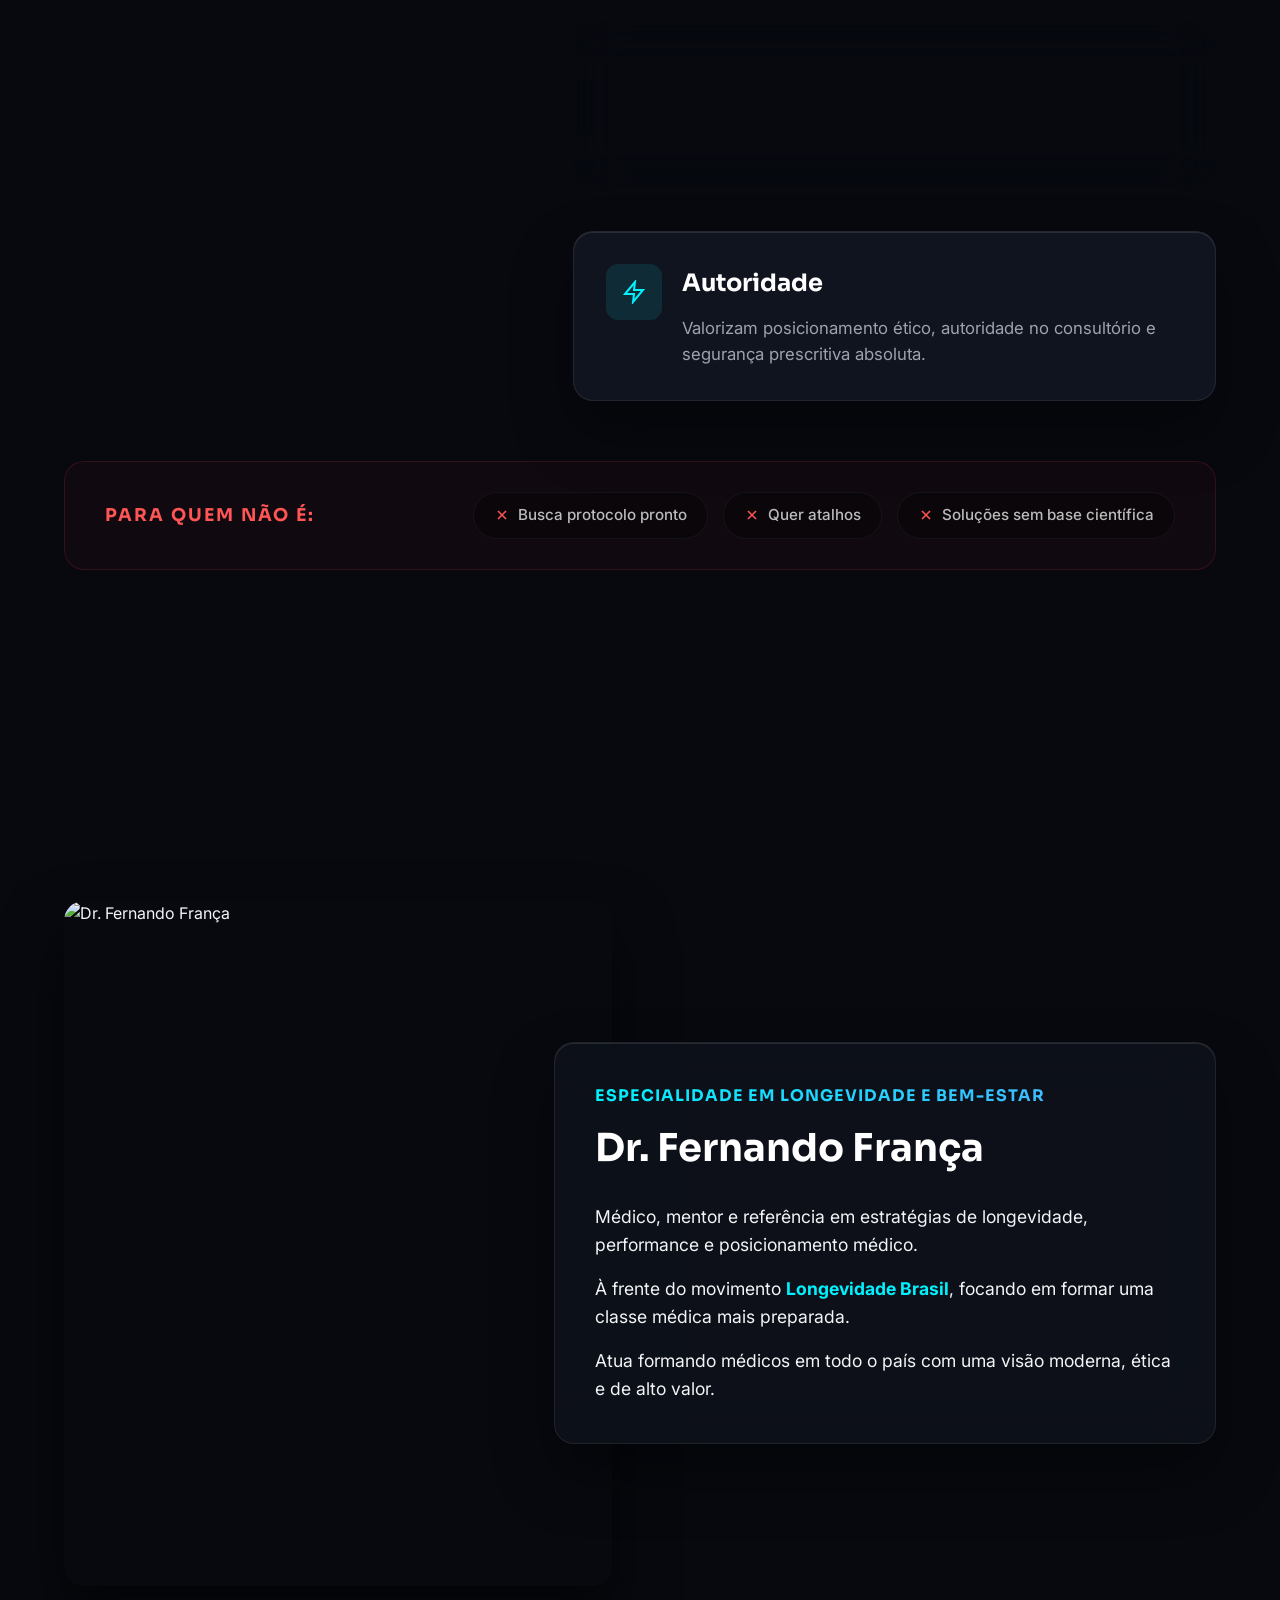
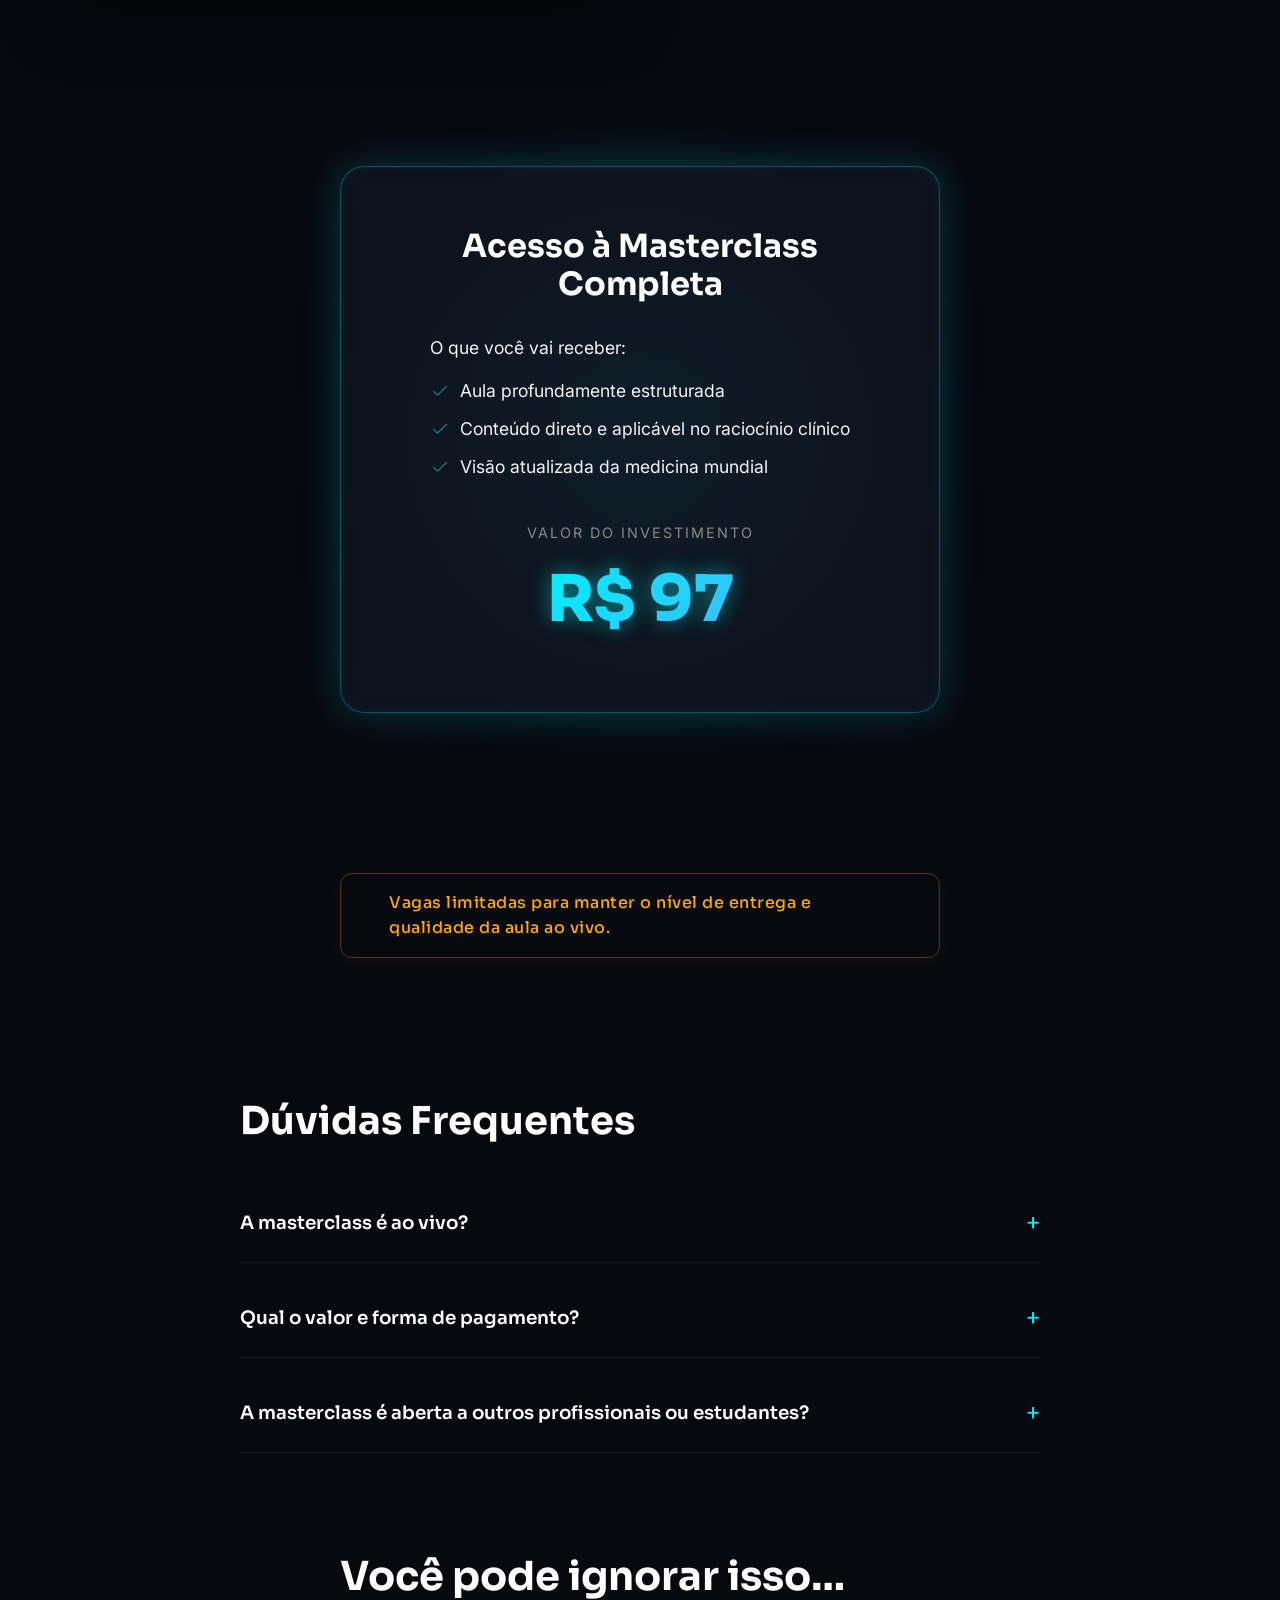
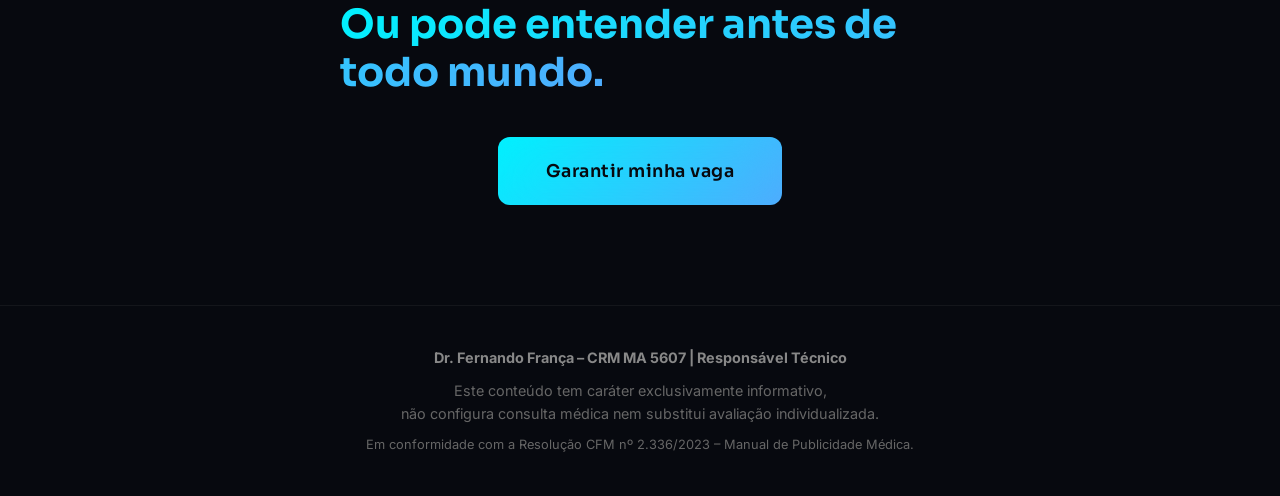
==== commit 0697ae94: "debug: add diagnostic alert and anti-cache meta tags" ====
--- a/masterclass-peptideos/index.html
+++ b/masterclass-peptideos/index.html
@@ -3,6 +3,9 @@
   <head>
     <meta charset="UTF-8" />
     <meta name="viewport" content="width=device-width, initial-scale=1.0" />
+    <meta http-equiv="Cache-Control" content="no-cache, no-store, must-revalidate" />
+    <meta http-equiv="Pragma" content="no-cache" />
+    <meta http-equiv="Expires" content="0" />
     <title>Masterclass de Peptídeos com Dr. Fernando França</title>
     <meta
       name="description"
